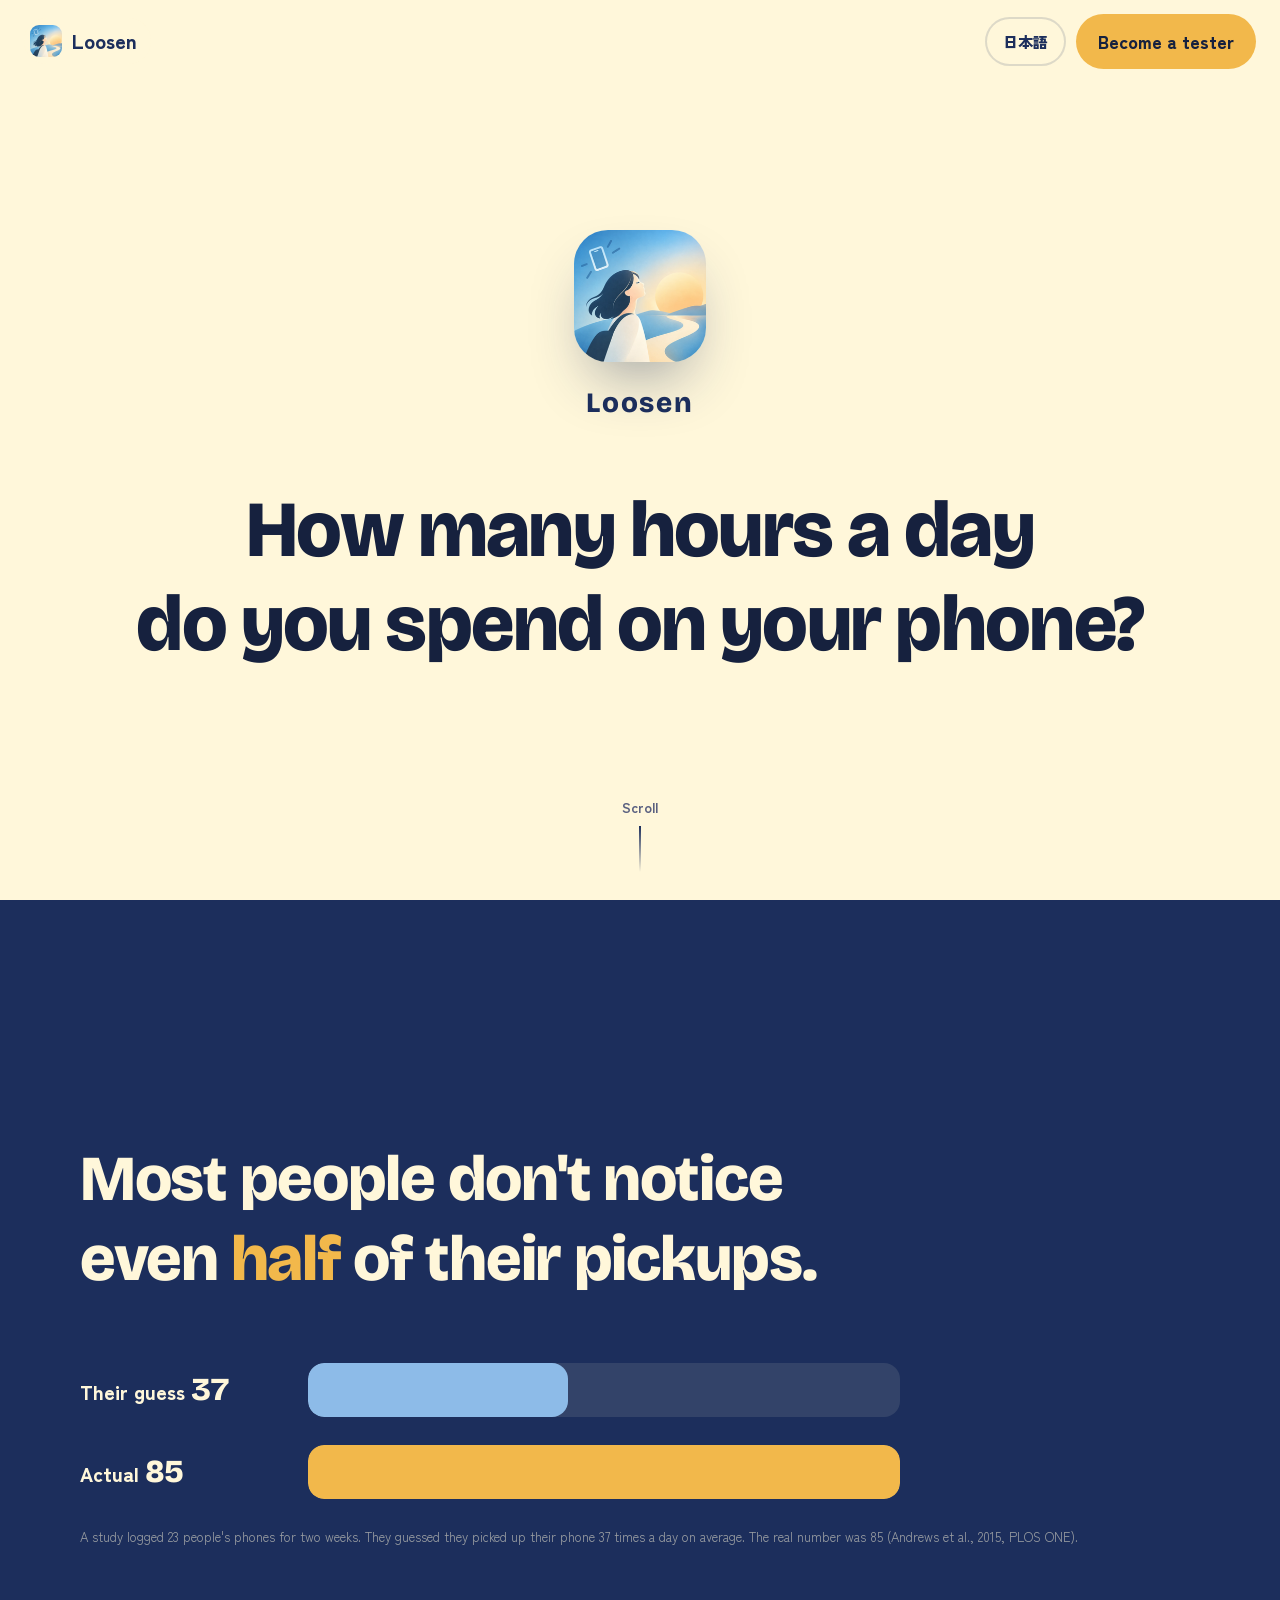
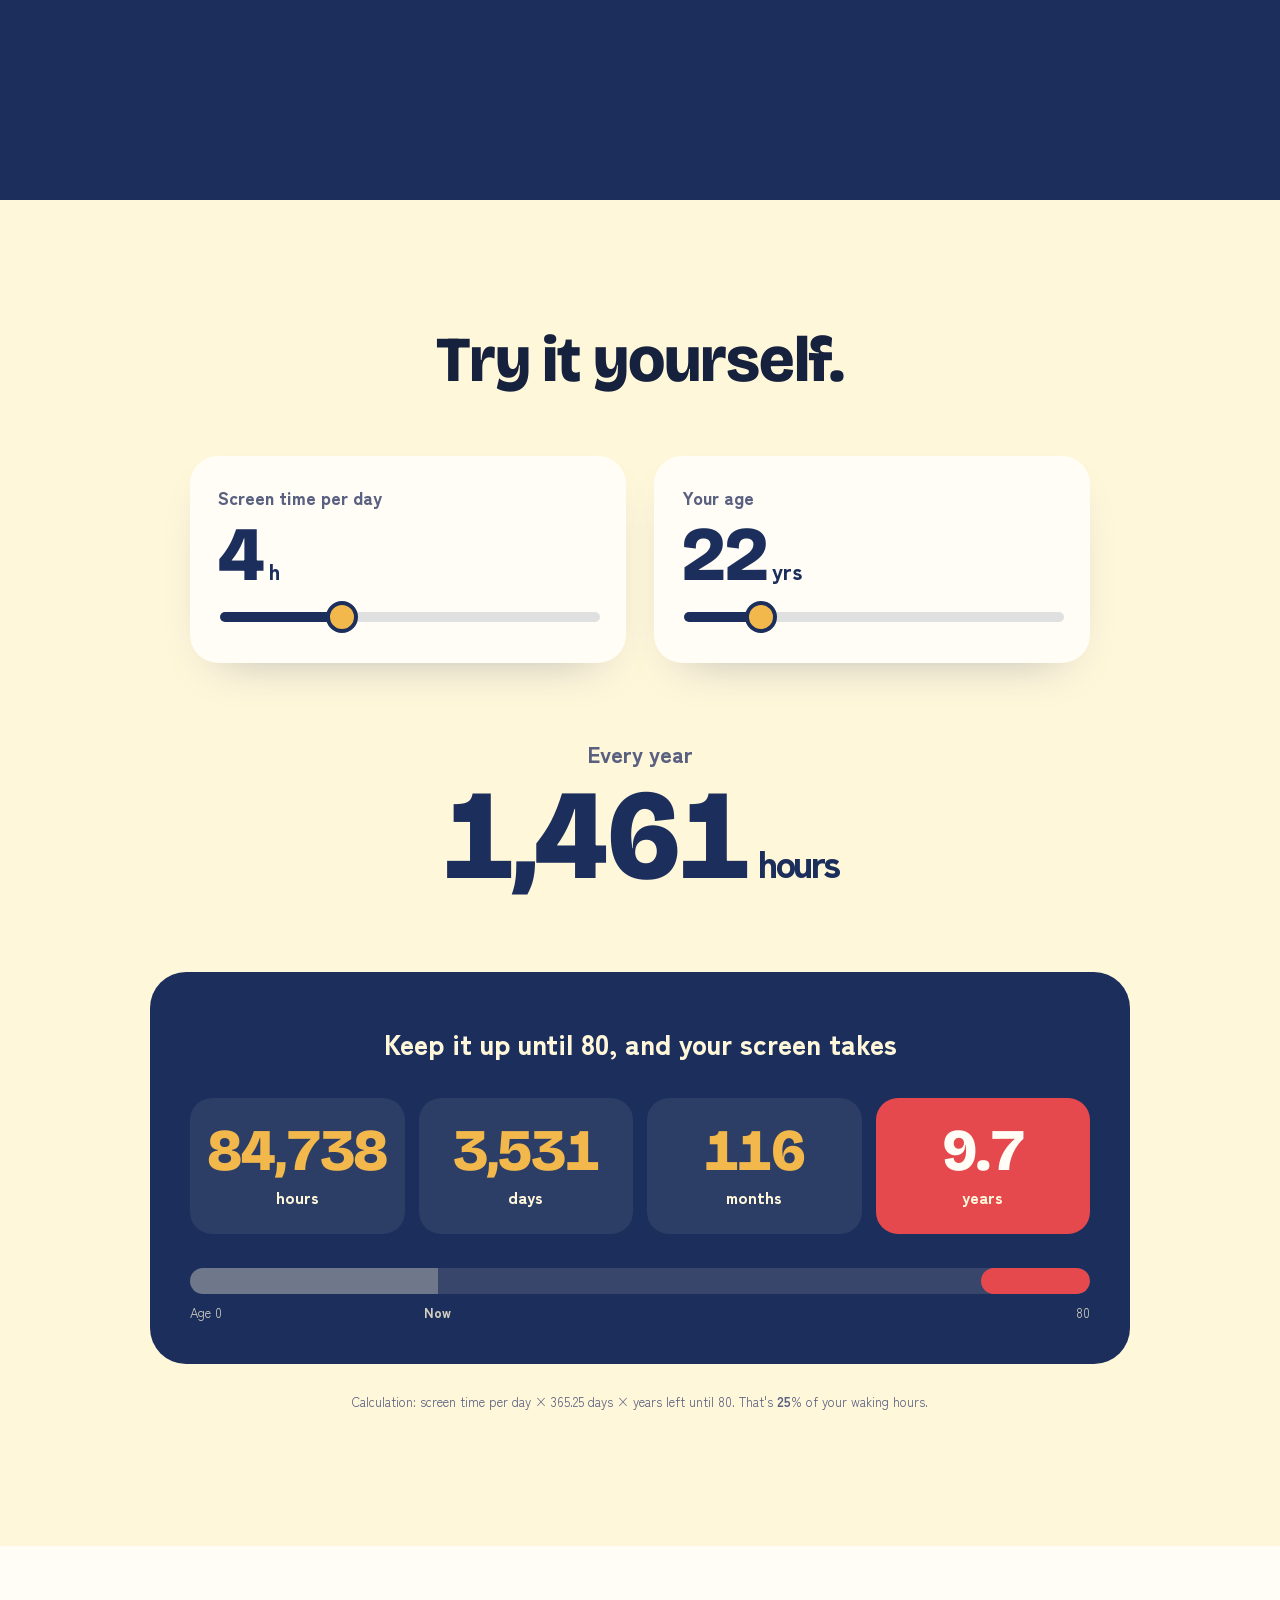
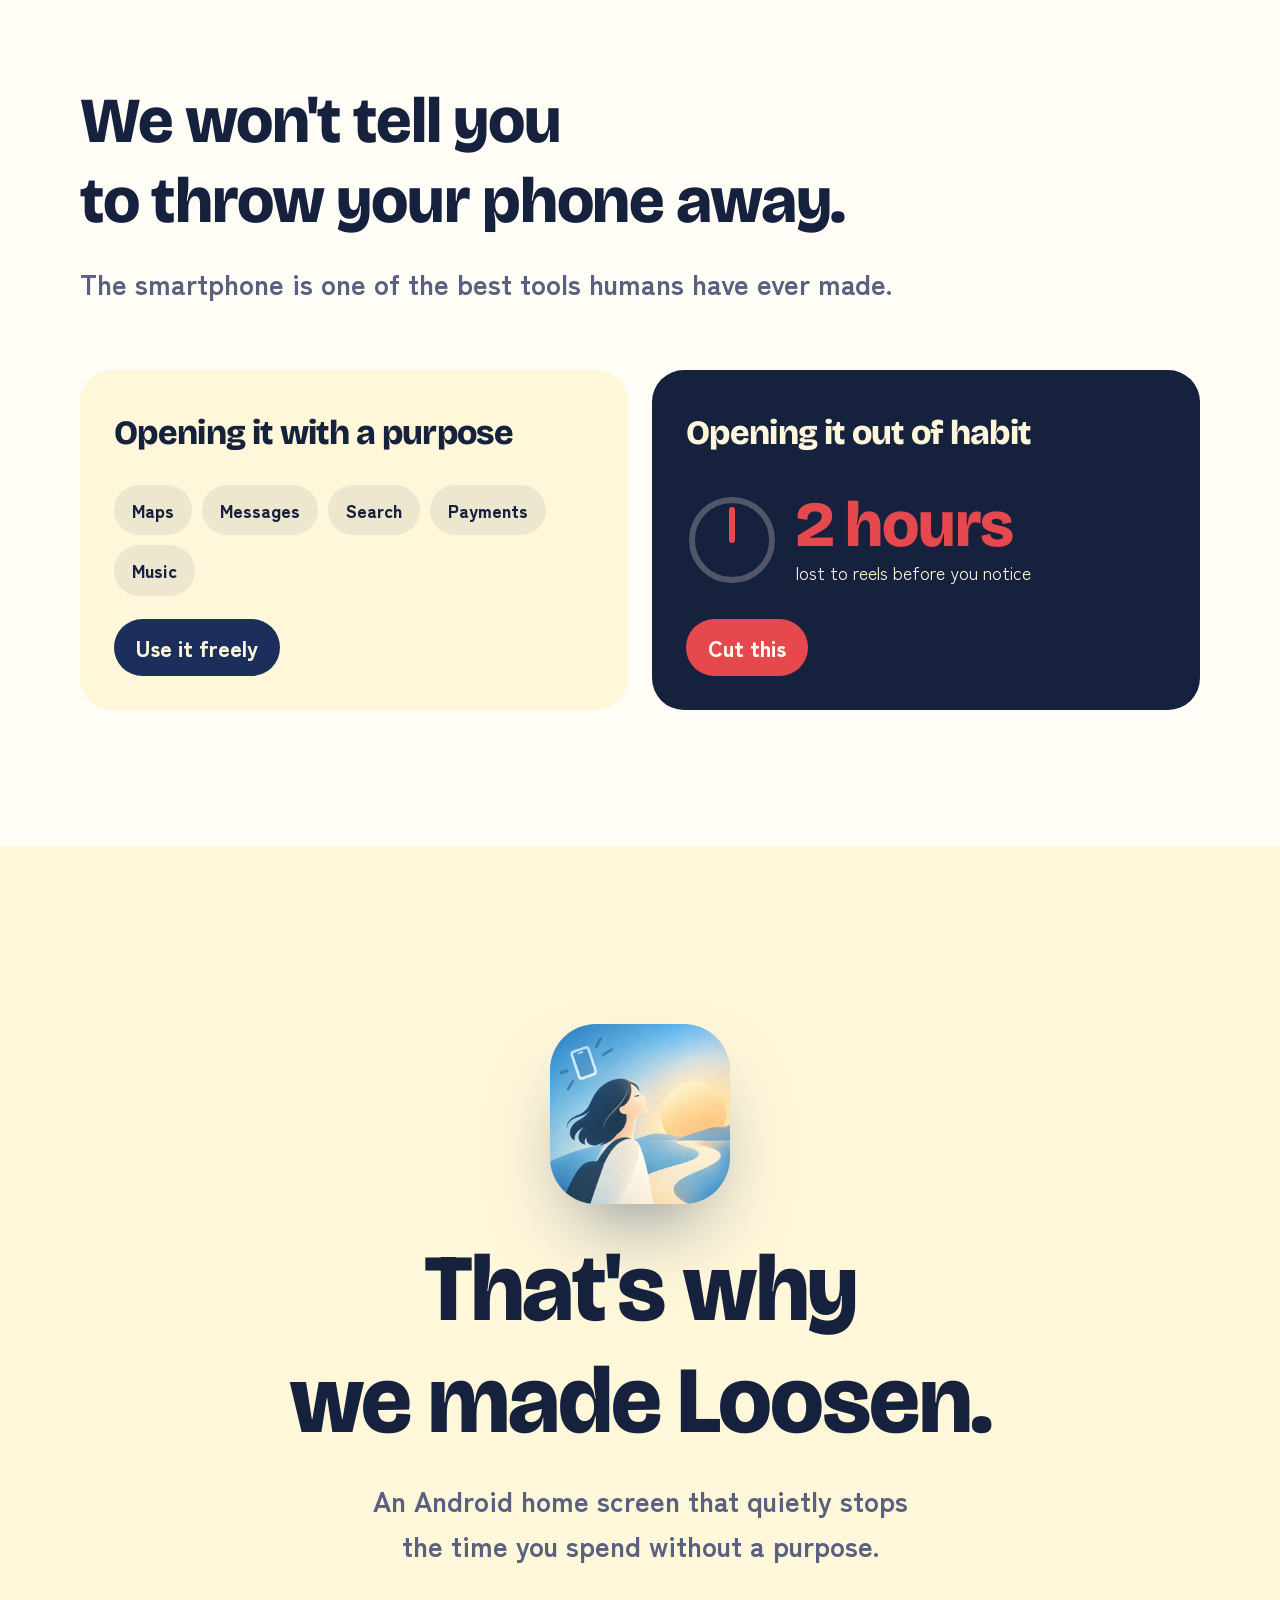
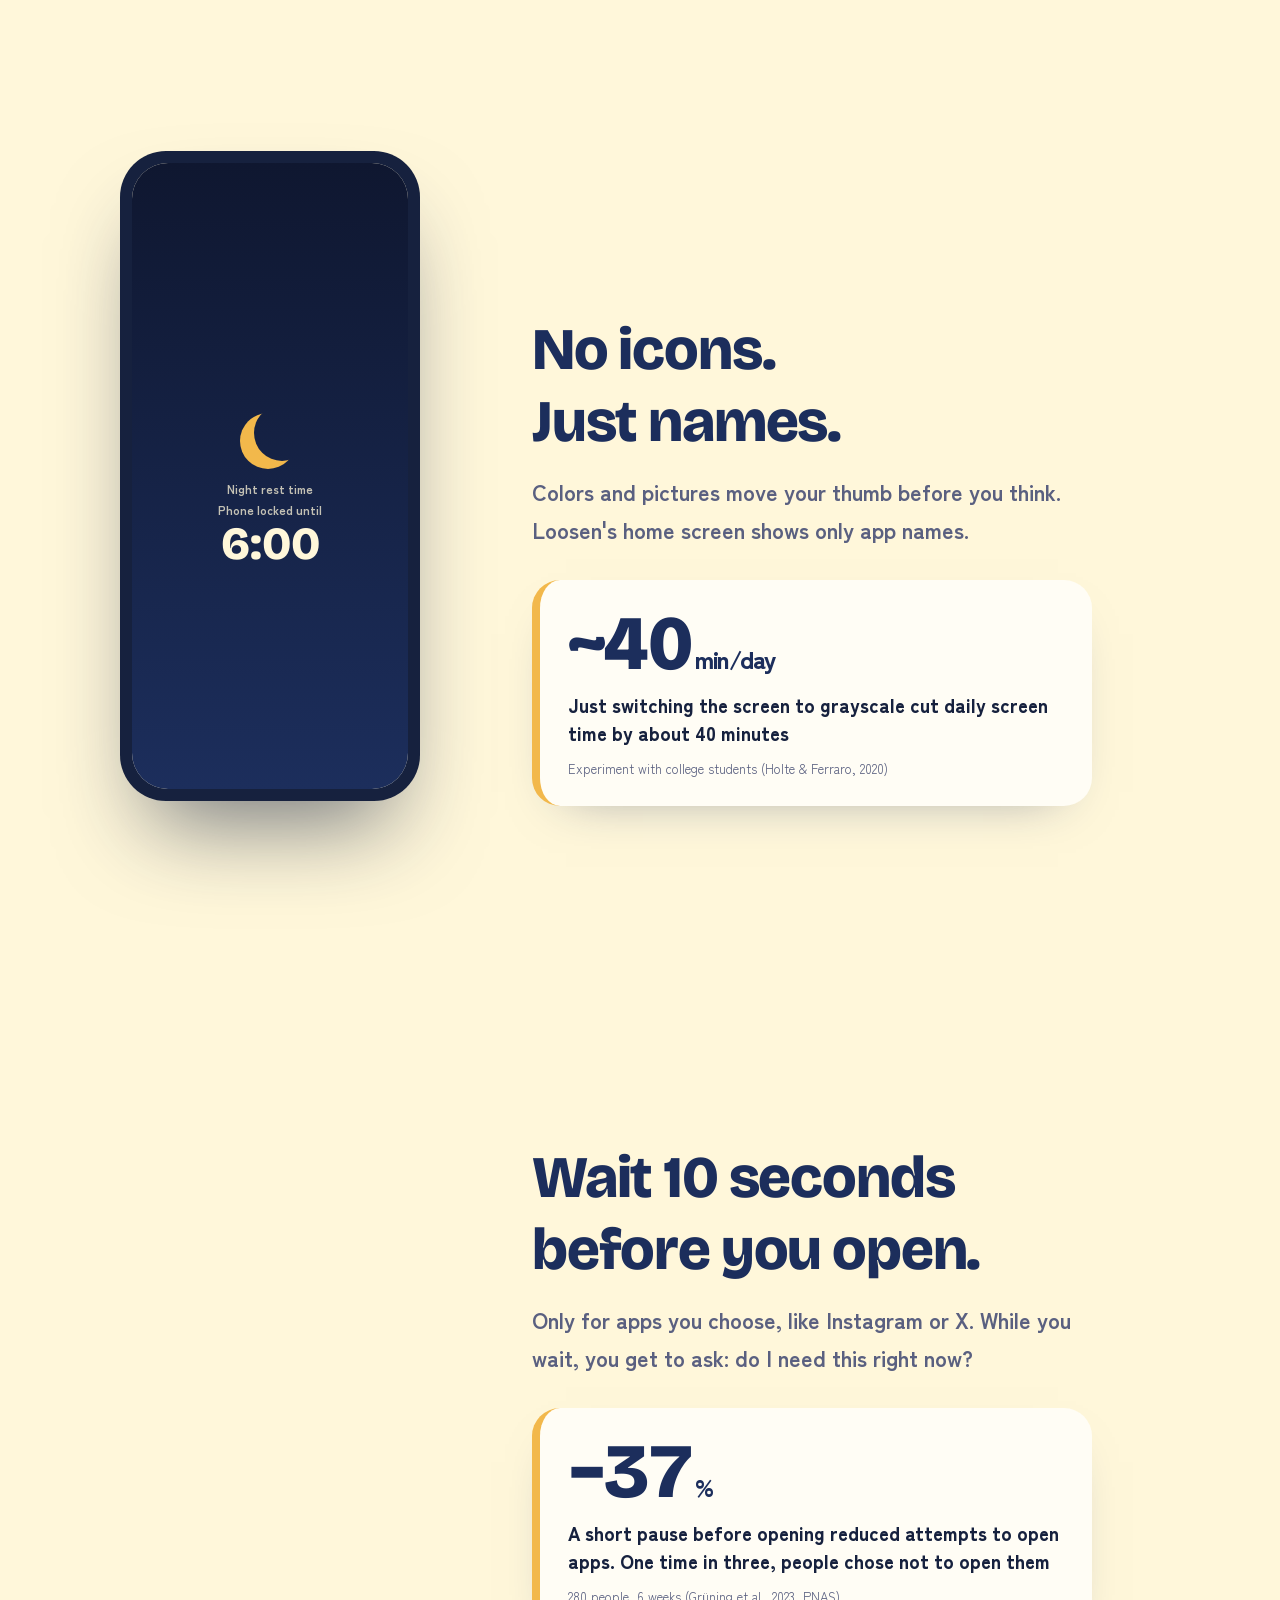
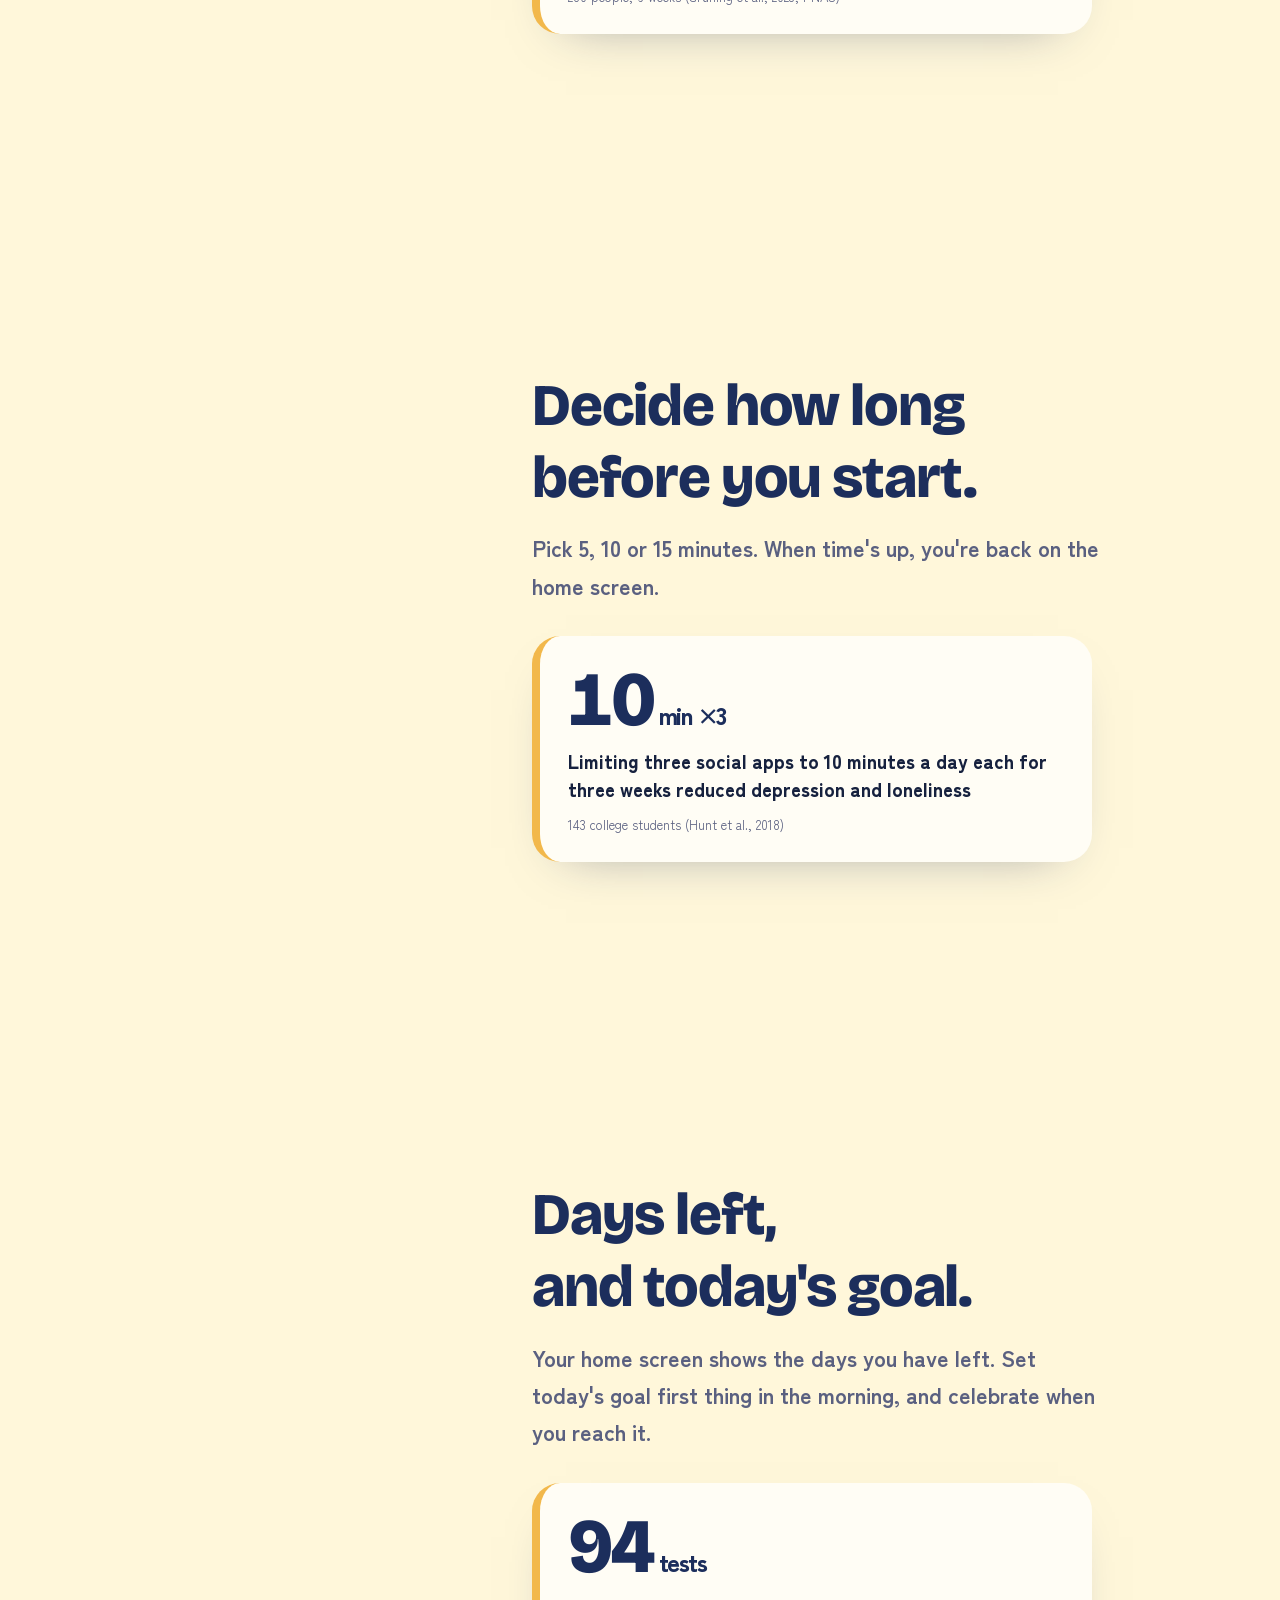
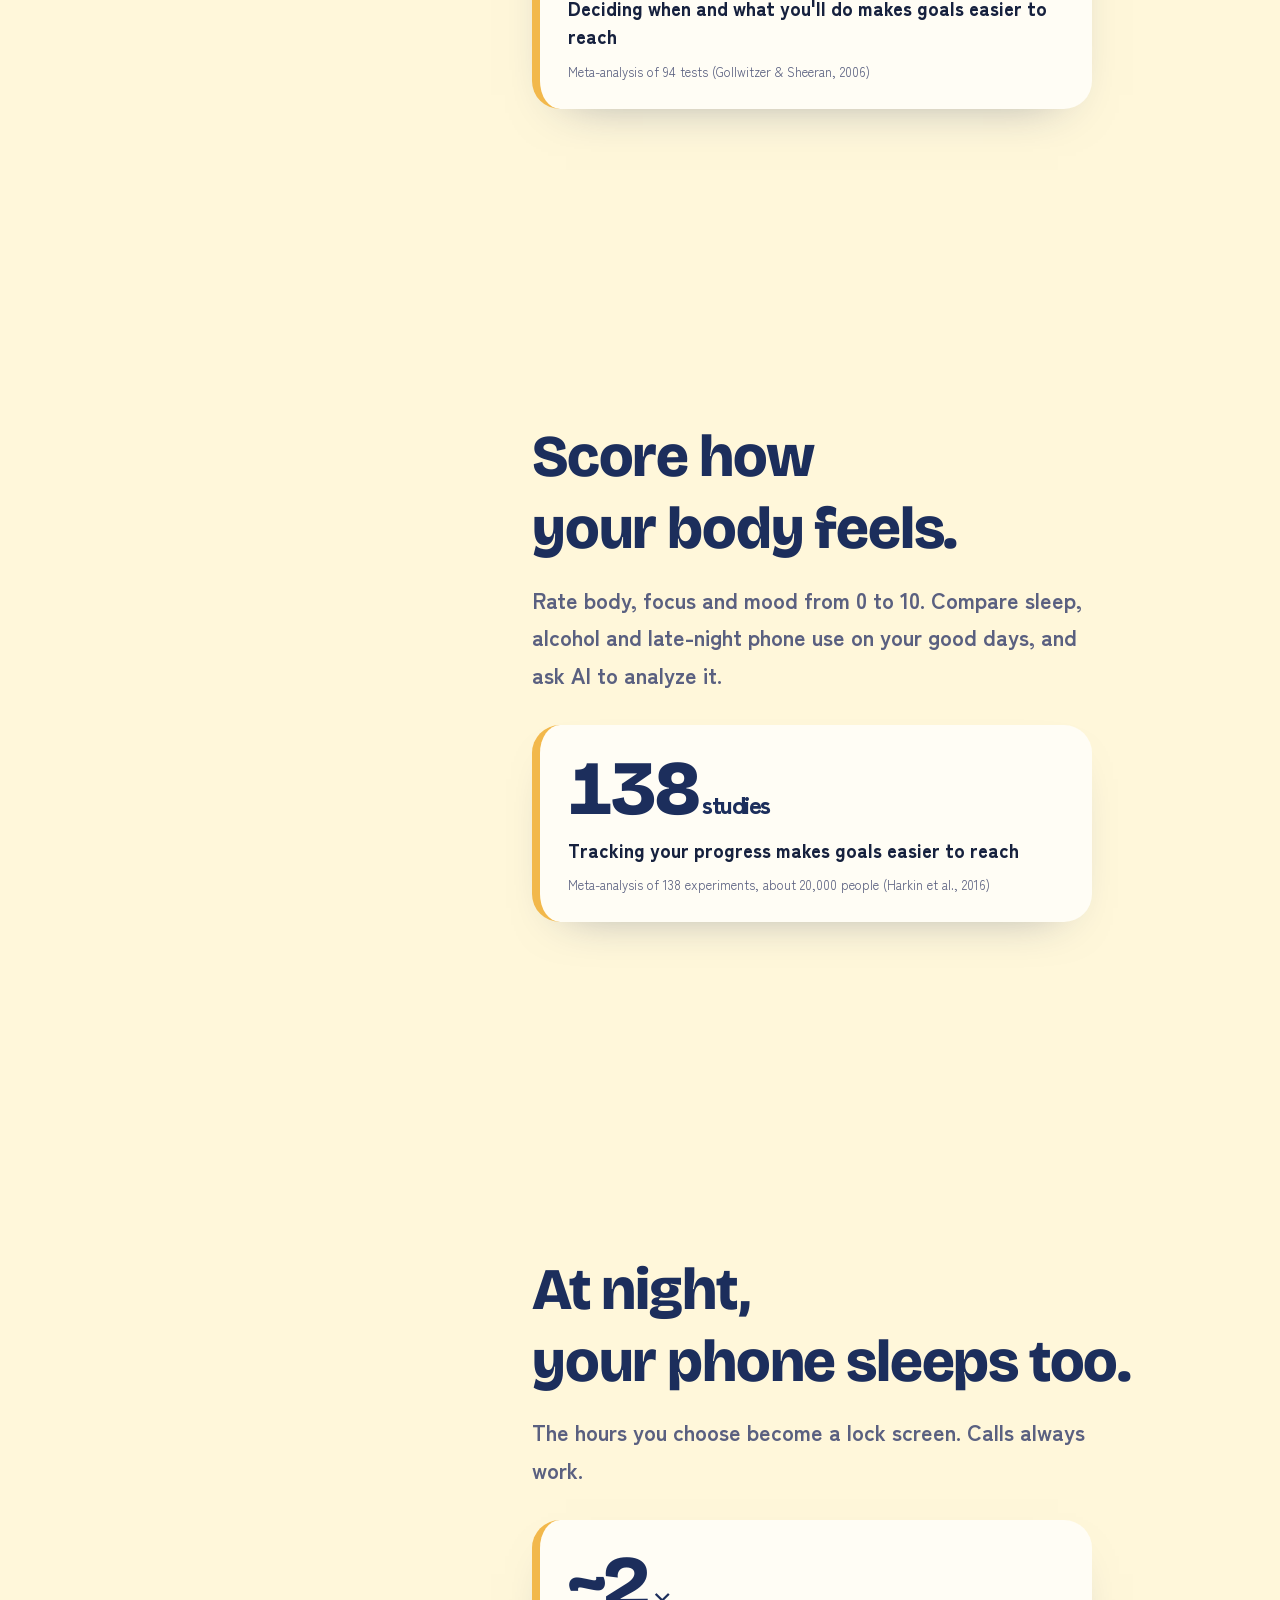
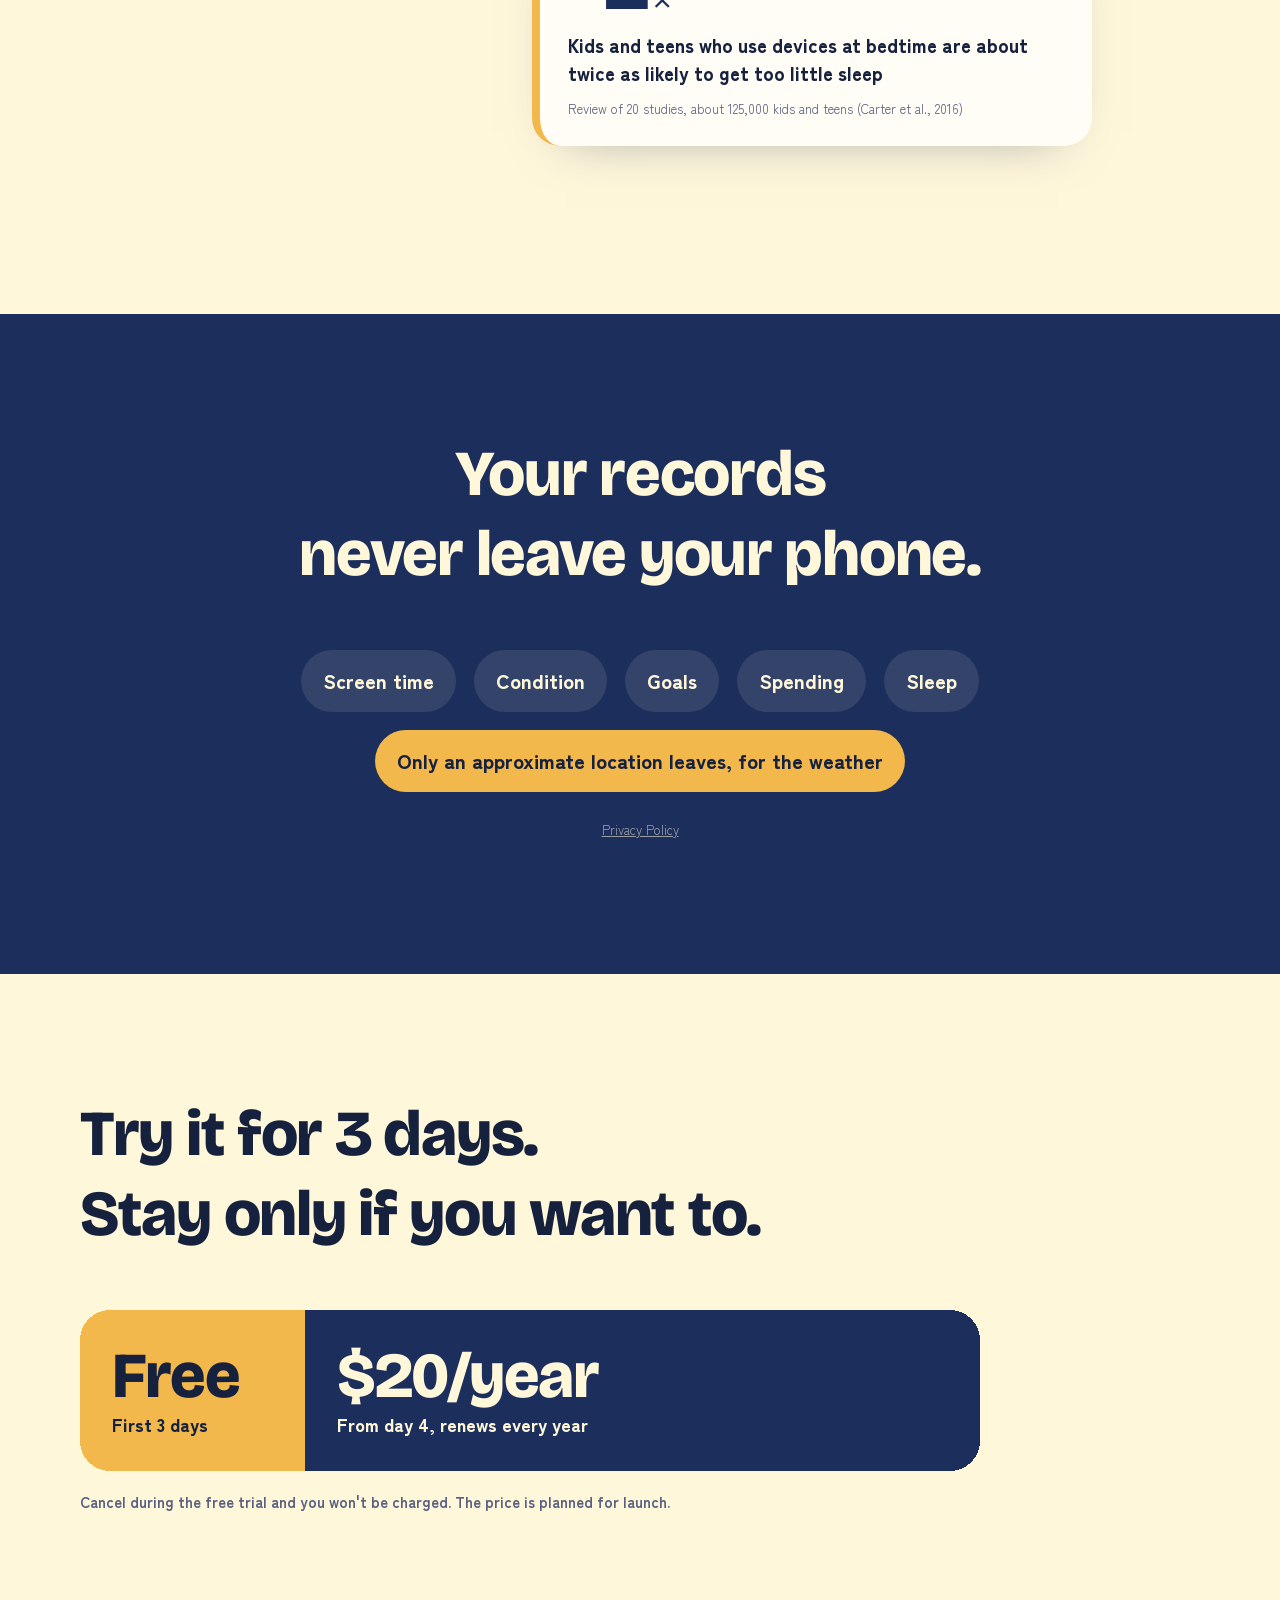
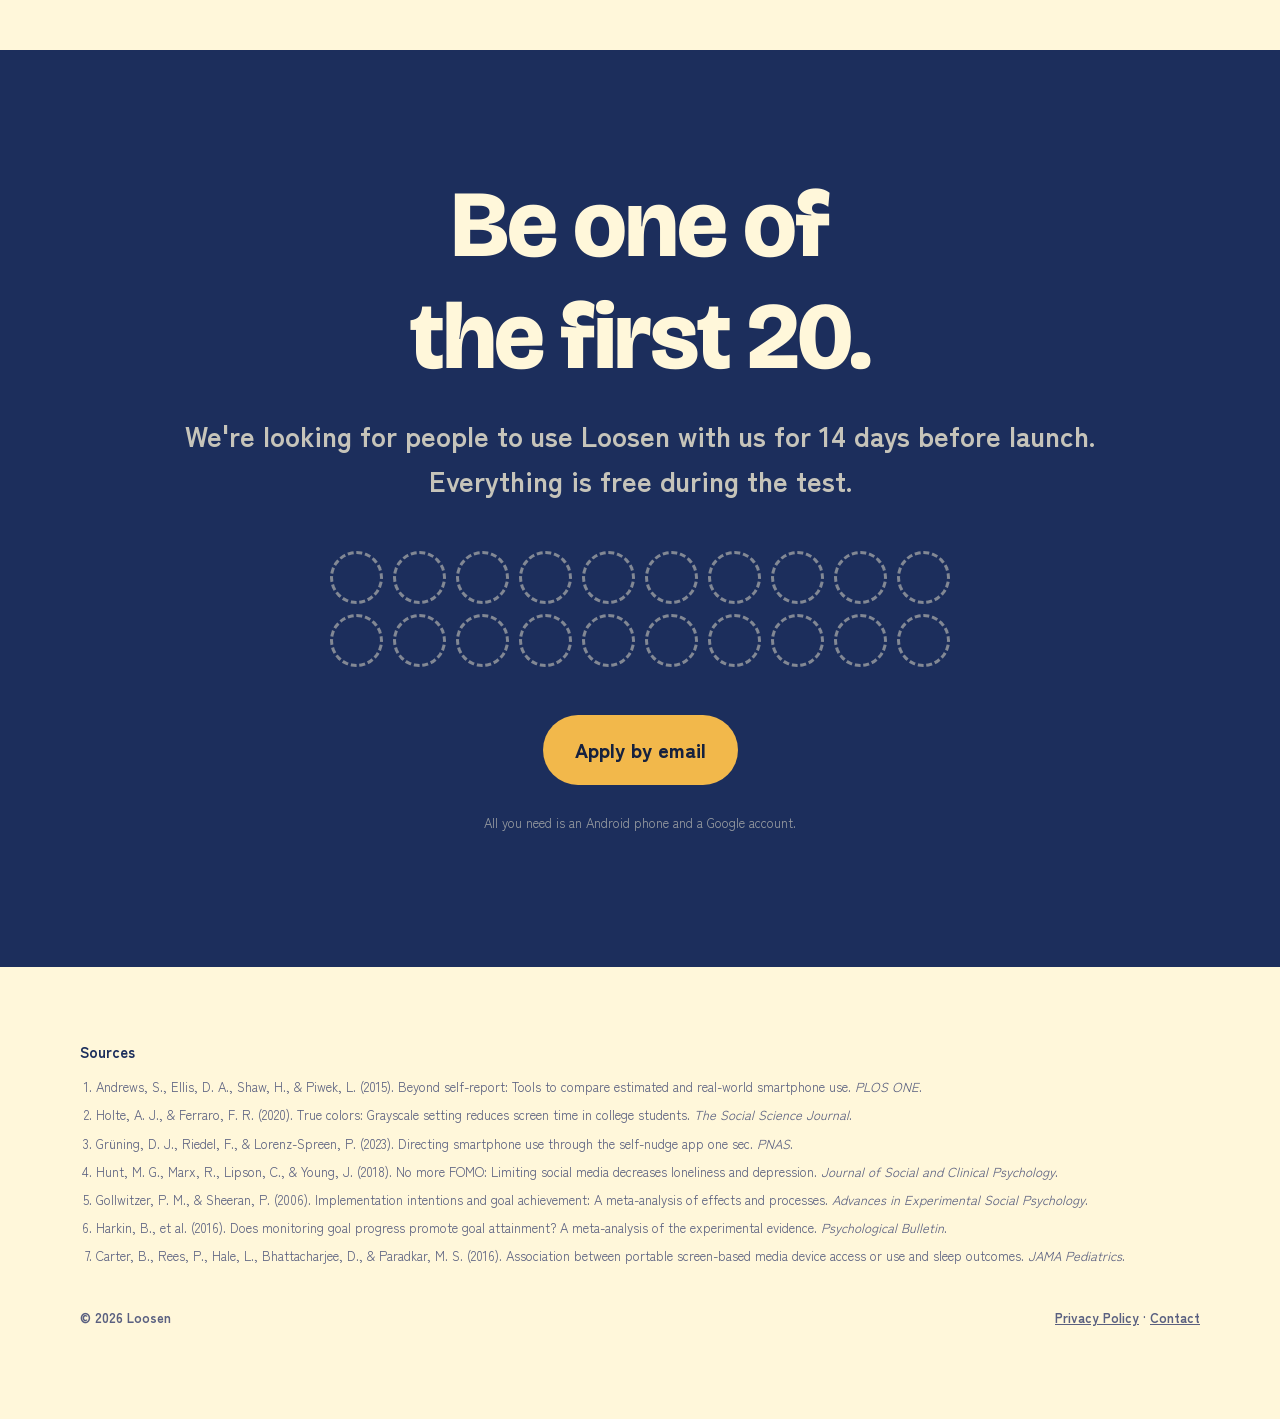
==== en/index.html @ 6581c0be "英語版の紹介ページ（/en/）と、日本語・英語の切り替えを追加 Co-Authored-By: Claude Opus 5.5 <noreply@anthropic.com>" ====
<!doctype html>
<html lang="en">
<head>
<meta charset="utf-8">
<meta name="viewport" content="width=device-width, initial-scale=1">
<title>Loosen — Take back the two hours you never meant to spend.</title>
<meta name="description" content="How many hours a day do you spend on your phone? See how much of your life it adds up to, and meet Loosen, an Android home screen that cuts only the time you spend without a purpose.">
<meta property="og:title" content="Loosen — Take back the two hours you never meant to spend.">
<meta property="og:description" content="How many hours a day do you spend on your phone?">
<meta property="og:image" content="../icon.png">
<meta name="theme-color" content="#FFF7DA">
<link rel="alternate" hreflang="ja" href="https://enakagami98-lang.github.io/loosen-site/">
<link rel="alternate" hreflang="en" href="https://enakagami98-lang.github.io/loosen-site/en/">
<link rel="alternate" hreflang="x-default" href="https://enakagami98-lang.github.io/loosen-site/en/">
<link rel="icon" href="../icon.png">
<link rel="preconnect" href="https://fonts.googleapis.com">
<link rel="preconnect" href="https://fonts.gstatic.com" crossorigin>
<link href="https://fonts.googleapis.com/css2?family=Bricolage+Grotesque:opsz,wght@12..96,800&family=Zen+Kaku+Gothic+New:wght@500;700;900&display=swap" rel="stylesheet">
<link rel="stylesheet" href="../site.css">
</head>
<body class="en">

<header class="bar">
  <a class="brand" href="#top"><img src="../icon.png" alt="">Loosen</a>
  <div class="bar-right">
    <a class="lang" href="../" hreflang="ja" lang="ja">日本語</a>
    <a class="cta" href="#join">Become a tester</a>
  </div>
</header>

<main id="top">

<!-- 1. The question -->
<section class="screen-sec hero">
  <div class="wrap">
    <img class="icon rv" src="../icon.png" alt="Loosen app icon">
    <p class="name rv d1">Loosen</p>
    <h1 class="huge rv d2">How many hours a day<br>do you spend on your phone?</h1>
  </div>
  <div class="scroll-cue" aria-hidden="true">Scroll<i></i></div>
</section>

<!-- 2. We don't notice -->
<section class="screen-sec dark">
  <div class="wrap">
    <h2 class="big rv">Most people don't notice<br>even <span class="sunc">half</span> of their pickups.</h2>
    <div class="gap rv d1" id="gap">
      <div class="gap-row"><span>Their guess <b class="num">37</b></span><div class="gap-track"><i class="guess"></i></div></div>
      <div class="gap-row"><span>Actual <b class="num">85</b></span><div class="gap-track"><i class="real"></i></div></div>
    </div>
    <p class="src rv d2">A study logged 23 people's phones for two weeks. They guessed they picked up their phone 37 times a day on average. The real number was 85 (Andrews et al., 2015, PLOS ONE).</p>
  </div>
</section>

<!-- 3. Calculate it yourself -->
<section class="screen-sec calc">
  <div class="wrap">
    <h2 class="big rv">Try it yourself.</h2>
    <div class="sliders rv d1">
      <div class="slider">
        <label for="hours">Screen time per day</label>
        <output id="hoursOut">4<small>h</small></output>
        <input id="hours" type="range" min="0.5" max="12" step="0.5" value="4">
      </div>
      <div class="slider">
        <label for="age">Your age</label>
        <output id="ageOut">22<small>yrs</small></output>
        <input id="age" type="range" min="10" max="79" step="1" value="22">
      </div>
    </div>

    <div class="year rv">
      <div class="label">Every year</div>
      <div class="val num"><span id="perYear">1,461</span><small> hours</small></div>
    </div>

    <div class="loss-box rv">
      <div class="label">Keep it up until 80, and your screen takes</div>
      <div class="units">
        <div class="unit"><b class="num" id="lossH">84,738</b><span>hours</span></div>
        <div class="unit"><b class="num" id="lossD">3,531</b><span>days</span></div>
        <div class="unit"><b class="num" id="lossM">116</b><span>months</span></div>
        <div class="unit main"><b class="num" id="lossY">9.7</b><span>years</span></div>
      </div>
      <div class="lifebar">
        <div class="track"><i class="lived" id="lived"></i><i class="phone" id="phoneBar"></i></div>
        <div class="ends"><span class="e0">Age 0</span><span class="enow" id="nowMark">Now</span><span class="e80">80</span></div>
      </div>
    </div>
    <p class="src">Calculation: screen time per day × 365.25 days × years left until 80. That's <b id="awake">25</b>% of your waking hours.</p>
  </div>
</section>

<!-- 4. The phone isn't the problem -->
<section class="screen-sec white">
  <div class="wrap">
    <h2 class="big rv">We won't tell you<br>to throw your phone away.</h2>
    <p class="mid rv d1">The smartphone is one of the best tools humans have ever made.</p>
    <div class="lanes">
      <div class="lane good rv">
        <h3>Opening it with a purpose</h3>
        <div class="tags"><span>Maps</span><span>Messages</span><span>Search</span><span>Payments</span><span>Music</span></div>
        <span class="verdict-tag">Use it freely</span>
      </div>
      <div class="lane bad rv d1">
        <h3>Opening it out of habit</h3>
        <div class="drift">
          <svg class="clock" viewBox="0 0 92 92" aria-hidden="true"><circle cx="46" cy="46" r="40"/><line class="hand" x1="46" y1="46" x2="46" y2="16"/></svg>
          <div><span class="num">2 hours</span><br>lost to reels before you notice</div>
        </div>
        <span class="verdict-tag">Cut this</span>
      </div>
    </div>
  </div>
</section>

<!-- 5. That's why Loosen -->
<section class="screen-sec intro">
  <div class="wrap">
    <img class="rv" src="../icon.png" alt="Loosen app icon">
    <h2 class="huge rv d1">That's why<br>we made Loosen.</h2>
    <p class="mid rv d2">An Android home screen that quietly stops<br>the time you spend without a purpose.</p>
  </div>
</section>

<!-- 6. See it on screen -->
<section class="tour-sec">
  <div class="wrap tour">
    <div class="stick" aria-hidden="true">
      <div class="phone"><div class="scr">
        <div class="st on" data-st="0">
          <span class="cap">Days left</span>
          <span class="days">21,185<small> days</small></span>
          <ul class="applist"><li>Instagram</li><li>X</li><li>YouTube</li><li>WhatsApp</li><li>Maps</li><li>Camera</li></ul>
        </div>
        <div class="st center" data-st="1">
          <span class="q">Really open<br>Instagram?</span>
          <div class="ring"><svg viewBox="0 0 150 150"><circle class="bg" cx="75" cy="75" r="64"/><circle class="fg" cx="75" cy="75" r="64"/></svg><b id="ringNum">10</b></div>
          <span class="cap">Take a breath and think</span>
        </div>
        <div class="st center" data-st="2">
          <span class="q">How long will you<br>use Instagram?</span>
          <div class="chips"><span>5 min</span><span class="pick">10 min</span><span>15 min</span></div>
          <span class="cap" style="margin-top:14px">Left today: 25 min (30 min/day)</span>
        </div>
        <div class="st" data-st="3">
          <div class="conf" id="conf"></div>
          <span class="cap">Days left</span>
          <span class="days">21,185<small> days</small></span>
          <div class="goal"><span class="cap">Today's goal</span><b>Finish the report</b><span class="badge">✓ Done</span></div>
          <div class="congrats">Congratulations!</div>
        </div>
        <div class="st" data-st="4">
          <span class="cap">Condition</span>
          <div class="score">Body<b>8</b></div>
          <div class="score">Focus<b>7</b></div>
          <div class="score">Mood<b>9</b></div>
          <div class="trend" id="trend"></div>
        </div>
        <div class="st center night" data-st="5">
          <div class="moon"></div>
          <span class="cap">Night rest time</span>
          <span class="cap">Phone locked until</span>
          <span class="days">6:00</span>
        </div>
      </div></div>
    </div>

    <div class="steps">
      <div class="step" data-step="0">
        <h3>No icons.<br>Just names.</h3>
        <p>Colors and pictures move your thumb before you think. Loosen's home screen shows only app names.</p>
        <div class="proof">
          <span class="num">~40<small>min/day</small></span>
          <div class="what">Just switching the screen to grayscale cut daily screen time by about 40 minutes</div>
          <div class="who">Experiment with college students (Holte &amp; Ferraro, 2020)</div>
        </div>
      </div>
      <div class="step" data-step="1">
        <h3>Wait 10 seconds<br>before you open.</h3>
        <p>Only for apps you choose, like Instagram or X. While you wait, you get to ask: do I need this right now?</p>
        <div class="proof">
          <span class="num">−37<small>%</small></span>
          <div class="what">A short pause before opening reduced attempts to open apps. One time in three, people chose not to open them</div>
          <div class="who">280 people, 6 weeks (Grüning et al., 2023, PNAS)</div>
        </div>
      </div>
      <div class="step" data-step="2">
        <h3>Decide how long<br>before you start.</h3>
        <p>Pick 5, 10 or 15 minutes. When time's up, you're back on the home screen.</p>
        <div class="proof">
          <span class="num">10<small>min ×3</small></span>
          <div class="what">Limiting three social apps to 10 minutes a day each for three weeks reduced depression and loneliness</div>
          <div class="who">143 college students (Hunt et al., 2018)</div>
        </div>
      </div>
      <div class="step" data-step="3">
        <h3>Days left,<br>and today's goal.</h3>
        <p>Your home screen shows the days you have left. Set today's goal first thing in the morning, and celebrate when you reach it.</p>
        <div class="proof">
          <span class="num">94<small>tests</small></span>
          <div class="what">Deciding when and what you'll do makes goals easier to reach</div>
          <div class="who">Meta-analysis of 94 tests (Gollwitzer &amp; Sheeran, 2006)</div>
        </div>
      </div>
      <div class="step" data-step="4">
        <h3>Score how<br>your body feels.</h3>
        <p>Rate body, focus and mood from 0 to 10. Compare sleep, alcohol and late-night phone use on your good days, and ask AI to analyze it.</p>
        <div class="proof">
          <span class="num">138<small>studies</small></span>
          <div class="what">Tracking your progress makes goals easier to reach</div>
          <div class="who">Meta-analysis of 138 experiments, about 20,000 people (Harkin et al., 2016)</div>
        </div>
      </div>
      <div class="step" data-step="5">
        <h3>At night,<br>your phone sleeps too.</h3>
        <p>The hours you choose become a lock screen. Calls always work.</p>
        <div class="proof">
          <span class="num">~2<small>×</small></span>
          <div class="what">Kids and teens who use devices at bedtime are about twice as likely to get too little sleep</div>
          <div class="who">Review of 20 studies, about 125,000 kids and teens (Carter et al., 2016)</div>
        </div>
      </div>
    </div>
  </div>
</section>

<!-- 7. Data -->
<section class="screen-sec dark" style="min-height:auto">
  <div class="wrap" style="text-align:center">
    <h2 class="big rv">Your records<br>never leave your phone.</h2>
    <div class="vault rv d1"><span>Screen time</span><span>Condition</span><span>Goals</span><span>Spending</span><span>Sleep</span><span class="out">Only an approximate location leaves, for the weather</span></div>
    <p class="src rv d2"><a href="../privacy.html#en">Privacy Policy</a></p>
  </div>
</section>

<!-- 8. Price -->
<section class="screen-sec" style="min-height:auto">
  <div class="wrap">
    <h2 class="big rv">Try it for 3 days.<br>Stay only if you want to.</h2>
    <div class="price rv d1">
      <div class="free"><span class="num">Free</span>First 3 days</div>
      <div class="paid"><span class="num">$20/year</span>From day 4, renews every year</div>
    </div>
    <p class="price-note rv d2">Cancel during the free trial and you won't be charged. The price is planned for launch.</p>
  </div>
</section>

<!-- 9. Testers wanted -->
<section class="screen-sec dark join" id="join">
  <div class="wrap">
    <h2 class="huge rv">Be one of<br>the first 20.</h2>
    <p class="mid rv d1">We're looking for people to use Loosen with us for 14 days before launch.<br>Everything is free during the test.</p>
    <div class="seats rv d2" aria-hidden="true"></div>
    <a class="cta sunbtn rv d3" href="mailto:loosen2026dopamine@gmail.com?subject=Loosen%20tester&amp;body=My%20Google%20account%20email%3A%20">Apply by email</a>
    <p class="src">All you need is an Android phone and a Google account.</p>
  </div>
</section>

</main>

<footer class="refs">
  <div class="wrap">
    <h4>Sources</h4>
    <ol>
      <li>Andrews, S., Ellis, D. A., Shaw, H., &amp; Piwek, L. (2015). Beyond self-report: Tools to compare estimated and real-world smartphone use. <i>PLOS ONE</i>.</li>
      <li>Holte, A. J., &amp; Ferraro, F. R. (2020). True colors: Grayscale setting reduces screen time in college students. <i>The Social Science Journal</i>.</li>
      <li>Grüning, D. J., Riedel, F., &amp; Lorenz-Spreen, P. (2023). Directing smartphone use through the self-nudge app one sec. <i>PNAS</i>.</li>
      <li>Hunt, M. G., Marx, R., Lipson, C., &amp; Young, J. (2018). No more FOMO: Limiting social media decreases loneliness and depression. <i>Journal of Social and Clinical Psychology</i>.</li>
      <li>Gollwitzer, P. M., &amp; Sheeran, P. (2006). Implementation intentions and goal achievement: A meta-analysis of effects and processes. <i>Advances in Experimental Social Psychology</i>.</li>
      <li>Harkin, B., et al. (2016). Does monitoring goal progress promote goal attainment? A meta-analysis of the experimental evidence. <i>Psychological Bulletin</i>.</li>
      <li>Carter, B., Rees, P., Hale, L., Bhattacharjee, D., &amp; Paradkar, M. S. (2016). Association between portable screen-based media device access or use and sleep outcomes. <i>JAMA Pediatrics</i>.</li>
    </ol>
    <div class="foot"><span>© 2026 Loosen</span><span><a href="../privacy.html#en">Privacy Policy</a> · <a href="mailto:loosen2026dopamine@gmail.com">Contact</a></span></div>
  </div>
</footer>

<script src="../site.js"></script>
</body>
</html>
---- site.css ----
/* Loosen 紹介ページ v2：大きな文字・少ない言葉・図で伝える。
   色はアプリと同じ「薄黄色と紺」に、アイコンの朝焼け（sun）と空（sky）を足す。赤は「失う時間」だけに使う */
:root {
  --paper: #FFF7DA;
  --white: #FFFDF5;
  --navy: #1C2E5C;
  --ink: #16213E;
  --sub: #5A6080;
  --sky: #8DBBE8;
  --sun: #F2B84B;
  --loss: #E5484D;
  --line: rgba(28, 46, 92, .15);
  --head: "Zen Kaku Gothic New", "Hiragino Sans", sans-serif;
  --num: "Bricolage Grotesque", "Zen Kaku Gothic New", sans-serif;
  --ease: cubic-bezier(.2, .8, .2, 1);
}
* { box-sizing: border-box; }
html { scroll-behavior: smooth; }
body { margin: 0; background: var(--paper); color: var(--ink); font-family: var(--head); font-size: 18px; line-height: 1.7; -webkit-font-smoothing: antialiased; overflow-x: hidden; }
img, svg { display: block; }
a { color: inherit; }
:focus-visible { outline: 3px solid var(--sun); outline-offset: 4px; border-radius: 8px; }
.wrap { width: min(1120px, 100% - 48px); margin: 0 auto; }

/* ---- 大きな文字 ---- */
.huge { font-weight: 900; font-size: clamp(40px, 7.4vw, 104px); line-height: 1.18; letter-spacing: -.01em; margin: 0; }
.big { font-weight: 900; font-size: clamp(32px, 5vw, 68px); line-height: 1.25; margin: 0; }
.mid { font-weight: 700; font-size: clamp(20px, 2.4vw, 28px); line-height: 1.6; color: var(--sub); margin: 20px 0 0; }
.loss { color: var(--loss); }
.sunc { color: var(--sun); }
.num { font-family: var(--num); font-weight: 800; letter-spacing: -.02em; font-variant-numeric: tabular-nums; }

.screen-sec { min-height: 100svh; display: grid; align-items: center; padding: 120px 0; position: relative; }
.dark { background: var(--navy); color: var(--paper); }
.dark .mid { color: rgba(255, 247, 218, .75); }
.white { background: var(--white); }

/* ---- 出てくる動き ---- */
.rv { opacity: 0; transform: translateY(40px); transition: opacity 1s var(--ease), transform 1s var(--ease); }
.rv.in { opacity: 1; transform: none; }
.rv.d1 { transition-delay: .15s; } .rv.d2 { transition-delay: .3s; } .rv.d3 { transition-delay: .45s; }

/* ---- 上の帯 ---- */
.bar { position: fixed; inset: 0 0 auto; z-index: 30; display: flex; justify-content: space-between; align-items: center; padding: 14px 24px; pointer-events: none; }
.bar > * { pointer-events: auto; }
.brand { display: flex; align-items: center; gap: 10px; font-weight: 900; font-size: 20px; text-decoration: none; color: var(--navy); background: rgba(255, 247, 218, .85); backdrop-filter: blur(8px); padding: 6px 14px 6px 6px; border-radius: 99px; }
.brand img { width: 32px; height: 32px; border-radius: 9px; }
.cta { display: inline-flex; align-items: center; gap: 10px; background: var(--navy); color: var(--paper); text-decoration: none; font-weight: 900; border-radius: 99px; padding: 12px 22px; transition: transform .3s var(--ease), box-shadow .3s var(--ease); }
.cta:hover { transform: translateY(-3px); box-shadow: 0 12px 28px rgba(28, 46, 92, .3); }
.cta.sunbtn { background: var(--sun); color: var(--ink); font-size: 20px; padding: 18px 32px; }
.bar .cta { background: var(--sun); color: var(--ink); }
.bar-right { display: flex; align-items: center; gap: 10px; }
/* 言語の切り替え（日本語 / English） */
.lang { font-weight: 900; font-size: 15px; text-decoration: none; color: var(--navy); background: rgba(255, 247, 218, .85); backdrop-filter: blur(8px); padding: 10px 16px; border-radius: 99px; border: 2px solid var(--line); }
.lang:hover { border-color: var(--navy); }
h1, h2, h3 { text-wrap: balance; }
/* 英語版の見出しは、数字と同じ太い書体で */
.en h1, .en h2, .en h3, .en .name { font-family: var(--num); font-weight: 800; letter-spacing: -.02em; }
.chips span { white-space: nowrap; }

/* ---- 1. 問いかけ ---- */
.hero { text-align: center; }
.hero .icon { width: 132px; height: 132px; border-radius: 34px; margin: 0 auto 18px; box-shadow: 0 30px 60px -20px rgba(28, 46, 92, .45); animation: float 6s ease-in-out infinite; }
@keyframes float { 50% { transform: translateY(-10px); } }
.hero .name { font-weight: 900; font-size: 28px; color: var(--navy); letter-spacing: .06em; margin: 0 0 56px; }
.hero .huge { font-size: clamp(34px, 6.2vw, 92px); }
.scroll-cue { position: absolute; bottom: 28px; left: 50%; transform: translateX(-50%); font-size: 14px; font-weight: 700; color: var(--sub); display: grid; justify-items: center; gap: 6px; }
.scroll-cue i { width: 2px; height: 46px; background: linear-gradient(var(--navy), transparent); animation: drip 1.8s ease-in-out infinite; transform-origin: top; }
@keyframes drip { 0% { transform: scaleY(0); } 60% { transform: scaleY(1); } 100% { transform: scaleY(1); opacity: 0; } }

/* ---- 2. 気づいていない ---- */
.gap { display: grid; gap: 28px; margin-top: 64px; max-width: 820px; }
.gap-row { display: grid; grid-template-columns: 210px 1fr; align-items: center; gap: 18px; font-weight: 900; font-size: 20px; }
.gap-track { height: 54px; border-radius: 16px; background: rgba(255, 247, 218, .1); overflow: hidden; }
.gap-track i { display: block; height: 100%; border-radius: 16px; transform-origin: left; transform: scaleX(0); transition: transform 1.6s var(--ease); }
.gap-track .guess { background: var(--sky); width: 44%; } /* 37 ÷ 85 */
.gap-row .num { font-size: 1.6em; }
.gap-track .real { background: var(--sun); width: 100%; transition-delay: .5s; }
.gap.in .gap-track i { transform: scaleX(1); }
.src { font-size: 13px; color: var(--sub); margin-top: 28px; line-height: 1.6; }
.dark .src { color: rgba(255, 247, 218, .55); }

/* ---- 3. 計算 ---- */
.calc { text-align: center; }
.sliders { display: grid; grid-template-columns: 1fr 1fr; gap: 28px; max-width: 900px; margin: 56px auto 0; text-align: left; }
.slider { background: var(--white); border-radius: 28px; padding: 26px 28px 20px; box-shadow: 0 20px 50px -30px rgba(28, 46, 92, .4); }
.slider label { display: block; font-weight: 900; font-size: 18px; color: var(--sub); }
.slider output { display: block; font-family: var(--num); font-weight: 800; font-size: clamp(54px, 6vw, 80px); line-height: 1.1; color: var(--navy); }
.slider output small { font-family: var(--head); font-size: 22px; margin-left: 4px; }
input[type=range] { -webkit-appearance: none; appearance: none; width: 100%; height: 36px; background: transparent; cursor: pointer; }
input[type=range]::-webkit-slider-runnable-track { height: 10px; border-radius: 99px; background: linear-gradient(90deg, var(--navy) var(--p, 30%), rgba(28, 46, 92, .14) var(--p, 30%)); }
input[type=range]::-moz-range-track { height: 10px; border-radius: 99px; background: rgba(28, 46, 92, .14); }
input[type=range]::-moz-range-progress { height: 10px; border-radius: 99px; background: var(--navy); }
input[type=range]::-webkit-slider-thumb { -webkit-appearance: none; width: 32px; height: 32px; margin-top: -11px; border-radius: 50%; background: var(--sun); border: 4px solid var(--navy); }
input[type=range]::-moz-range-thumb { width: 26px; height: 26px; border-radius: 50%; background: var(--sun); border: 4px solid var(--navy); }

.year { margin-top: 72px; }
.year .label { font-weight: 900; font-size: 22px; color: var(--sub); }
.year .val { font-size: clamp(64px, 10vw, 140px); line-height: 1; color: var(--navy); }
.year .val small { font-family: var(--head); font-size: .3em; font-weight: 900; }

.loss-box { margin: 72px auto 0; max-width: 980px; background: var(--navy); color: var(--paper); border-radius: 36px; padding: 48px 40px 40px; }
.loss-box .label { font-weight: 900; font-size: clamp(20px, 2.4vw, 28px); }
.units { display: grid; grid-template-columns: repeat(4, 1fr); gap: 14px; margin-top: 30px; }
.unit { background: rgba(255, 247, 218, .07); border-radius: 22px; padding: 22px 10px; }
.unit .num { display: block; font-size: clamp(30px, 4.6vw, 60px); line-height: 1.05; color: var(--sun); }
.unit span { font-weight: 900; font-size: 16px; }
.unit.main { background: var(--loss); }
.unit.main .num { color: var(--white); }
.lifebar { margin-top: 34px; text-align: left; }
.lifebar .track { position: relative; height: 26px; border-radius: 99px; background: rgba(255, 247, 218, .12); overflow: hidden; }
.lifebar .lived { position: absolute; inset: 0 auto 0 0; background: rgba(255, 247, 218, .28); transition: width .6s var(--ease); }
.lifebar .phone { position: absolute; top: 0; bottom: 0; right: 0; background: var(--loss); transition: width .6s var(--ease); }
.lifebar .ends { position: relative; height: 22px; font-size: 13px; margin-top: 8px; opacity: .8; }
.lifebar .ends span { position: absolute; top: 0; }
.lifebar .ends .e0 { left: 0; } .lifebar .ends .e80 { right: 0; }
.lifebar .ends .enow { transform: translateX(-50%); font-weight: 900; transition: left .6s var(--ease); }
.calc .src { text-align: center; }

/* ---- 4. スマホは悪くない ---- */
.lanes { display: grid; grid-template-columns: 1fr 1fr; gap: 24px; margin-top: 64px; }
.lane { border-radius: 32px; padding: 34px; min-height: 340px; display: grid; align-content: space-between; }
.lane.good { background: var(--paper); }
.lane.bad { background: var(--ink); color: var(--paper); }
.lane h3 { margin: 0; font-weight: 900; font-size: clamp(24px, 2.8vw, 34px); }
.tags { display: flex; flex-wrap: wrap; gap: 10px; margin: 22px 0; }
.tags span { font-weight: 900; font-size: 18px; padding: 10px 18px; border-radius: 99px; background: rgba(28, 46, 92, .08); }
.lane.bad .tags span { background: rgba(255, 247, 218, .1); }
.verdict-tag { justify-self: start; font-weight: 900; font-size: 22px; padding: 10px 22px; border-radius: 99px; }
.lane.good .verdict-tag { background: var(--navy); color: var(--paper); }
.lane.bad .verdict-tag { background: var(--loss); color: var(--white); }
.drift { display: flex; align-items: center; gap: 18px; }
.clock { width: 92px; height: 92px; flex: none; }
.clock circle { fill: none; stroke: rgba(255, 247, 218, .25); stroke-width: 6; }
.clock .hand { stroke: var(--loss); stroke-width: 6; stroke-linecap: round; transform-origin: 46px 46px; }
.lane.bad.in .clock .hand { animation: spin 1.1s linear 2; }
@keyframes spin { to { transform: rotate(360deg); } }
.drift .num { font-size: clamp(44px, 5vw, 64px); color: var(--loss); line-height: 1; }

/* ---- 5. そこで Loosen ---- */
.intro { text-align: center; }
.intro img { width: 180px; height: 180px; border-radius: 46px; margin: 0 auto 30px; box-shadow: 0 40px 80px -30px rgba(28, 46, 92, .55); }

/* ---- 6. 画面で見る機能（左にスマホを固定し、右の説明をスクロール） ---- */
.tour { display: grid; grid-template-columns: 380px 1fr; gap: 72px; align-items: start; }
.stick { position: sticky; top: calc(50svh - 330px); height: 660px; display: grid; place-items: center; }
.phone { width: 300px; aspect-ratio: 9 / 19.5; background: var(--ink); border-radius: 46px; padding: 12px; box-shadow: 0 50px 90px -30px rgba(22, 33, 62, .6); }
.scr { position: relative; height: 100%; border-radius: 36px; overflow: hidden; background: var(--paper); }
.st { position: absolute; inset: 0; padding: 44px 22px 22px; display: flex; flex-direction: column; opacity: 0; transform: scale(.96); transition: opacity .6s var(--ease), transform .6s var(--ease); }
.st.on { opacity: 1; transform: none; }
.st.center { align-items: center; justify-content: center; text-align: center; }
.cap { font-size: 12px; font-weight: 700; color: var(--sub); }
.days { font-family: var(--num); font-weight: 800; font-size: 46px; color: var(--navy); line-height: 1.05; }
.days small { font-family: var(--head); font-size: 16px; }
.applist { list-style: none; padding: 0; margin: 18px 0 0; display: grid; gap: 4px; }
.applist li { font-size: 26px; font-weight: 500; color: var(--ink); opacity: 0; transform: translateX(-10px); transition: all .5s var(--ease); }
.st.on .applist li { opacity: 1; transform: none; }
.st.on .applist li:nth-child(2) { transition-delay: .08s; } .st.on .applist li:nth-child(3) { transition-delay: .16s; }
.st.on .applist li:nth-child(4) { transition-delay: .24s; } .st.on .applist li:nth-child(5) { transition-delay: .32s; } .st.on .applist li:nth-child(6) { transition-delay: .4s; }
.ring { position: relative; width: 150px; height: 150px; margin: 20px 0; display: grid; place-items: center; }
.ring svg { position: absolute; inset: 0; width: 100%; height: 100%; }
.ring circle { fill: none; stroke-width: 11; }
.ring .bg { stroke: rgba(28, 46, 92, .1); }
.ring .fg { stroke: var(--navy); stroke-linecap: round; stroke-dasharray: 402; transform: rotate(-90deg); transform-origin: center; }
.st.on .ring .fg { animation: drain 10s linear forwards; }
@keyframes drain { from { stroke-dashoffset: 0; } to { stroke-dashoffset: 402; } }
.ring b { font-family: var(--num); font-size: 52px; color: var(--navy); }
.q { font-weight: 900; font-size: 17px; color: var(--navy); line-height: 1.5; }
.chips { display: flex; gap: 8px; margin-top: 18px; }
.chips span { padding: 12px 14px; border-radius: 16px; background: rgba(28, 46, 92, .08); font-weight: 900; color: var(--navy); }
.st.on .chips .pick { animation: pick .4s var(--ease) 1s forwards; }
@keyframes pick { to { background: var(--navy); color: var(--paper); transform: scale(1.1); } }
.goal { margin-top: 14px; background: var(--white); border-radius: 18px; padding: 14px; }
.goal .cap { display: block; }
.goal b { font-size: 19px; color: var(--navy); }
.badge { display: inline-block; margin-left: 6px; background: var(--navy); color: var(--paper); font-size: 12px; border-radius: 99px; padding: 2px 10px; vertical-align: 3px; transform: scale(0); }
.st.on .badge { animation: pop .5s var(--ease) 1.2s forwards; }
@keyframes pop { 60% { transform: scale(1.25); } to { transform: scale(1); } }
.congrats { margin-top: 18px; font-family: var(--num); font-weight: 800; font-size: 28px; color: var(--navy); text-align: center; opacity: 0; }
.st.on .congrats { animation: rise .6s var(--ease) 1.6s forwards; }
@keyframes rise { from { opacity: 0; transform: translateY(10px); } to { opacity: 1; transform: none; } }
.conf i { position: absolute; top: -12px; width: 8px; height: 12px; border-radius: 2px; opacity: 0; }
.st.on .conf i { animation: fall 2.2s var(--ease) forwards; }
@keyframes fall { 0% { opacity: 1; transform: translateY(0) rotate(0); } 100% { opacity: 0; transform: translateY(620px) rotate(560deg); } }
.score { display: grid; grid-template-columns: 1fr auto; align-items: center; margin-top: 12px; background: var(--white); border-radius: 16px; padding: 10px 14px; font-weight: 900; color: var(--navy); }
.score b { font-family: var(--num); font-size: 30px; }
.trend { display: flex; align-items: flex-end; gap: 5px; height: 110px; margin-top: 16px; }
.trend i { flex: 1; border-radius: 5px 5px 2px 2px; background: rgba(28, 46, 92, .14); height: 8%; transition: height .8s var(--ease); }
.trend i.good { background: var(--navy); }
.night { background: linear-gradient(180deg, #0F1730, #1C2E5C); color: var(--paper); }
.moon { width: 56px; height: 56px; border-radius: 50%; box-shadow: -14px 8px 0 0 var(--sun); transform: translateX(12px); margin-bottom: 18px; }
.night .days { color: var(--paper); }
.night .cap { color: rgba(255, 247, 218, .75); }

.steps { display: grid; }
.step { min-height: 92svh; display: grid; align-content: center; padding: 40px 0; }
.step h3 { margin: 0; font-weight: 900; font-size: clamp(34px, 4.6vw, 60px); line-height: 1.22; color: var(--navy); }
.step p { margin: 16px 0 0; font-size: clamp(18px, 1.8vw, 22px); font-weight: 700; color: var(--sub); max-width: 26em; }
.proof { margin-top: 32px; background: var(--white); border-radius: 28px; padding: 26px 28px; max-width: 560px; border-left: 8px solid var(--sun); box-shadow: 0 20px 50px -34px rgba(28, 46, 92, .5); }
.proof .num { display: block; font-size: clamp(54px, 6vw, 84px); line-height: 1; color: var(--navy); }
.proof .num small { font-family: var(--head); font-size: .32em; font-weight: 900; margin-left: 4px; }
.proof .what { font-weight: 900; font-size: 19px; margin-top: 8px; line-height: 1.5; }
.proof .who { font-size: 13px; color: var(--sub); margin-top: 10px; }

/* ---- 7〜9 ---- */
.vault { display: flex; justify-content: center; gap: 18px; flex-wrap: wrap; margin-top: 56px; }
.vault span { font-weight: 900; font-size: 20px; padding: 14px 22px; border-radius: 99px; background: rgba(255, 247, 218, .1); }
.vault span.out { background: var(--sun); color: var(--ink); }
.price { display: grid; grid-template-columns: 3fr 9fr; margin-top: 56px; border-radius: 30px; overflow: hidden; max-width: 900px; }
.price div { padding: 32px; font-weight: 900; }
.price .free { background: var(--sun); color: var(--ink); }
.price .paid { background: var(--navy); color: var(--paper); }
.price .num { display: block; font-size: clamp(40px, 5vw, 64px); line-height: 1.05; }
.price-note { font-size: 15px; color: var(--sub); margin-top: 18px; font-weight: 700; }
.seats { display: grid; grid-template-columns: repeat(10, 1fr); gap: 10px; max-width: 620px; margin: 48px auto; }
.seats i { aspect-ratio: 1; border-radius: 50%; border: 3px dashed rgba(255, 247, 218, .45); }
.join { text-align: center; }
.refs { padding: 72px 0 90px; font-size: 13px; color: var(--sub); }
.refs h4 { margin: 0 0 12px; font-size: 15px; color: var(--navy); }
.refs ol { padding-left: 1.2em; margin: 0; display: grid; gap: 6px; }
.foot { display: flex; justify-content: space-between; flex-wrap: wrap; gap: 12px; margin-top: 40px; font-weight: 700; }

/* ---- スマホの幅 ---- */
@media (max-width: 900px) {
  .sliders, .lanes { grid-template-columns: 1fr; }
  .units { grid-template-columns: 1fr 1fr; }
  .tour { grid-template-columns: 1fr; gap: 0; }
  .stick { top: 64px; height: auto; z-index: 10; padding: 8px 0 18px; background: linear-gradient(var(--paper) 88%, transparent); }
  /* 上の帯との隙間から、前の説明が透けて見えないように */
  .stick::before { content: ""; position: absolute; left: -20px; right: -20px; top: -70px; height: 72px; background: var(--paper); }
  .phone { width: 168px; border-radius: 30px; padding: 8px; }
  .scr { border-radius: 23px; }
  .st { padding: 26px 12px 12px; transform-origin: top center; }
  .days { font-size: 26px; } .applist li { font-size: 15px; } .q { font-size: 11px; }
  .ring { width: 90px; height: 90px; margin: 10px 0; } .ring b { font-size: 30px; }
  .chips span { padding: 6px 7px; font-size: 11px; border-radius: 10px; }
  .goal { padding: 8px; } .goal b { font-size: 12px; } .congrats { font-size: 16px; }
  .score { padding: 5px 8px; margin-top: 6px; font-size: 11px; } .score b { font-size: 18px; }
  .trend { height: 60px; } .moon { width: 34px; height: 34px; }
  /* スマホの絵が上に固定されるので、説明は画面の下半分に出す */
  .step { min-height: 90svh; align-content: end; padding-bottom: 6svh; }
  .step h3 { font-size: clamp(28px, 7vw, 40px); }
  .proof { margin-top: 18px; padding: 18px 20px; }
  .proof .num { font-size: 46px; }
  .loss-box { padding: 32px 18px 24px; border-radius: 28px; }
  .price { grid-template-columns: 1fr; }
}
@media (max-width: 520px) {
  .wrap { width: calc(100% - 32px); }
  .bar { padding: 10px 12px; }
  .bar .cta { padding: 10px 14px; font-size: 14px; }
  .seats { grid-template-columns: repeat(5, 1fr); }
  .gap-row { grid-template-columns: 1fr; gap: 8px; }
}
@media (prefers-reduced-motion: reduce) {
  *, *::before, *::after { animation: none !important; transition: none !important; }
  .rv { opacity: 1; transform: none; }
  .gap-track i { transform: scaleX(1); }
  .badge { transform: none; } .congrats { opacity: 1; }
}
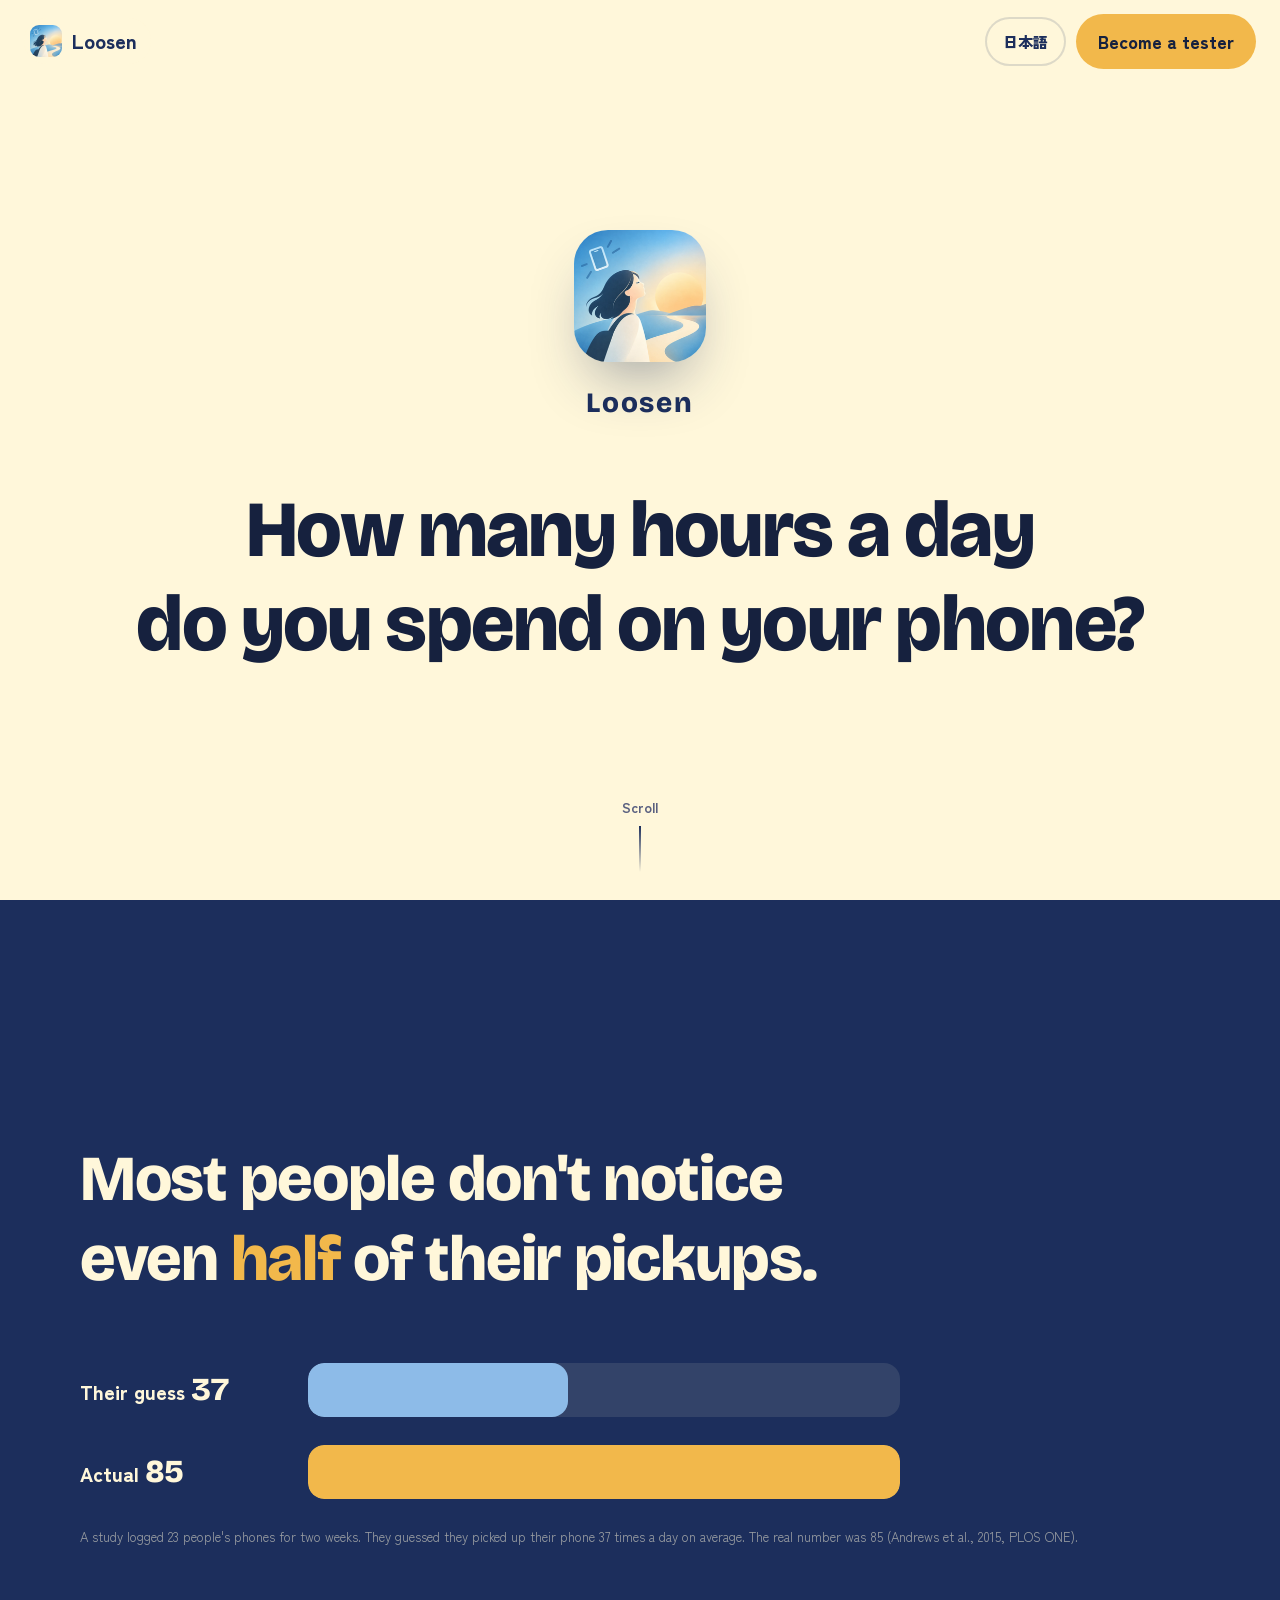
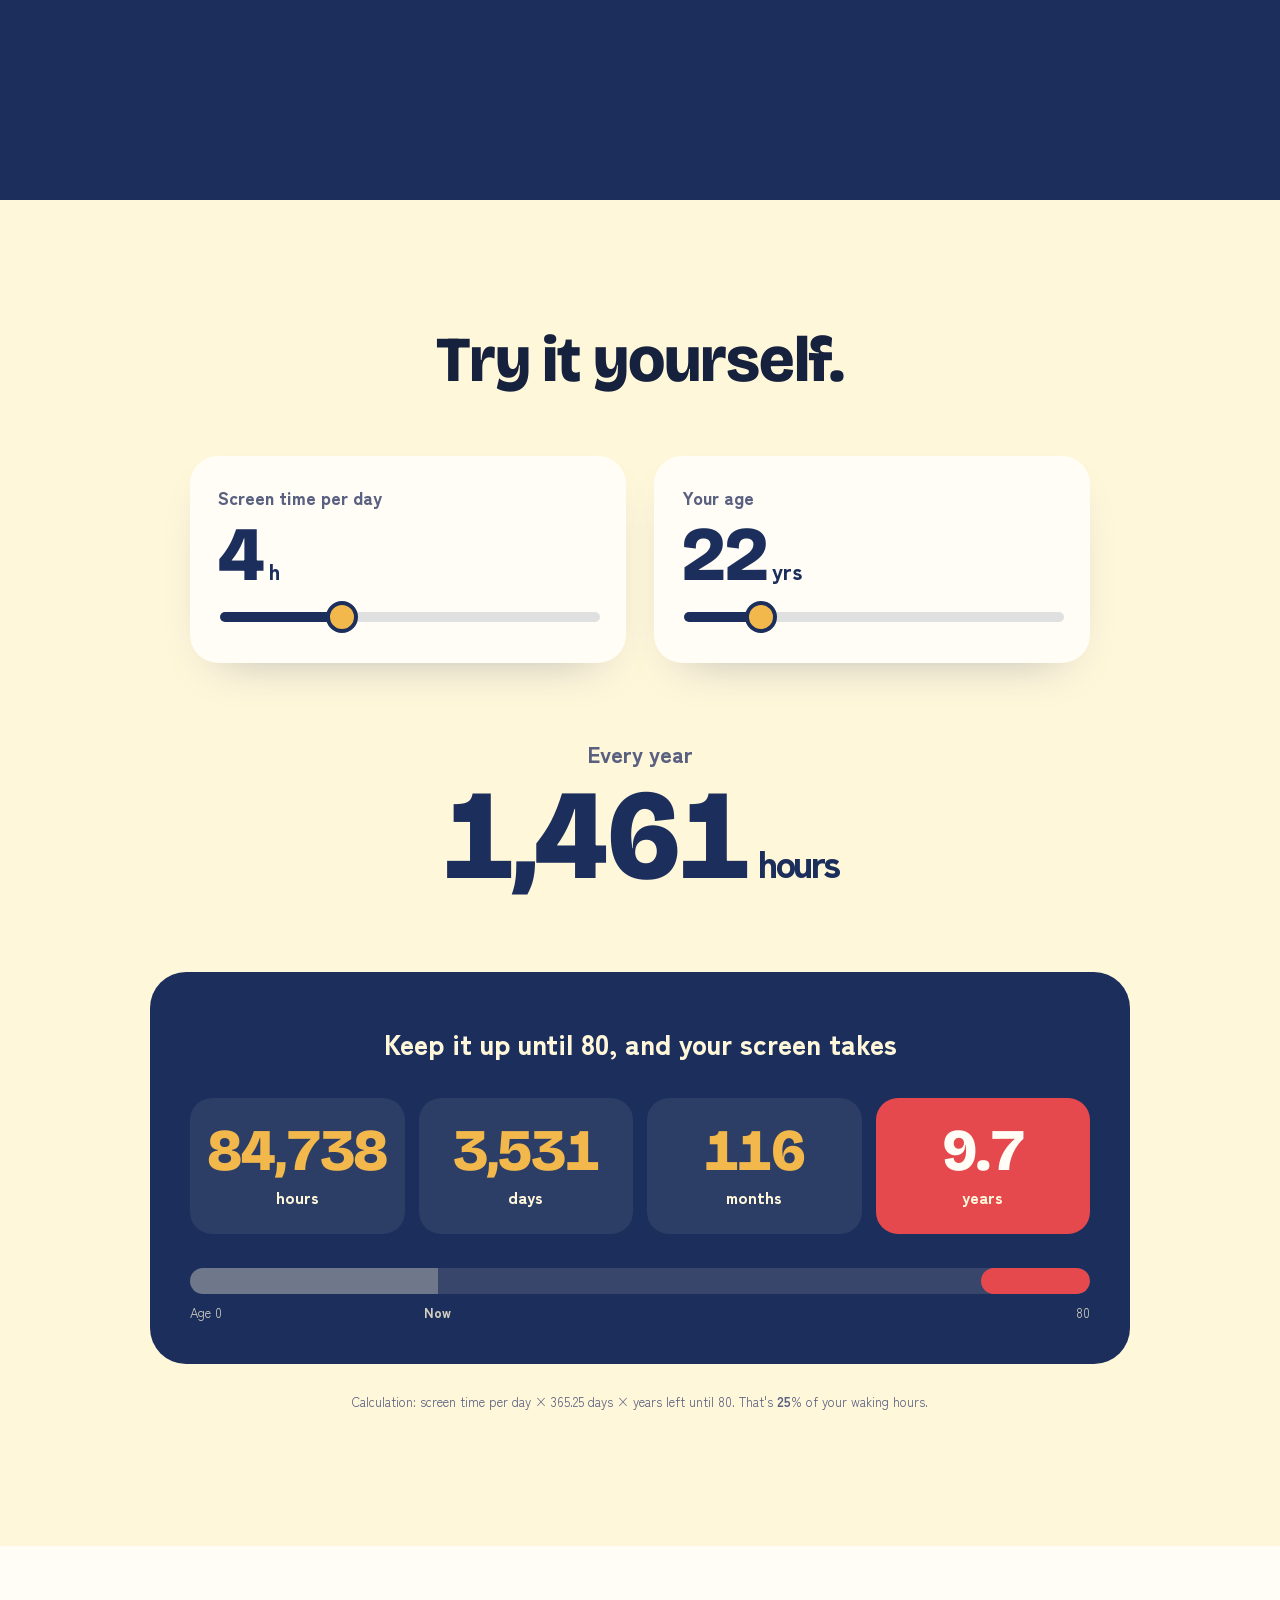
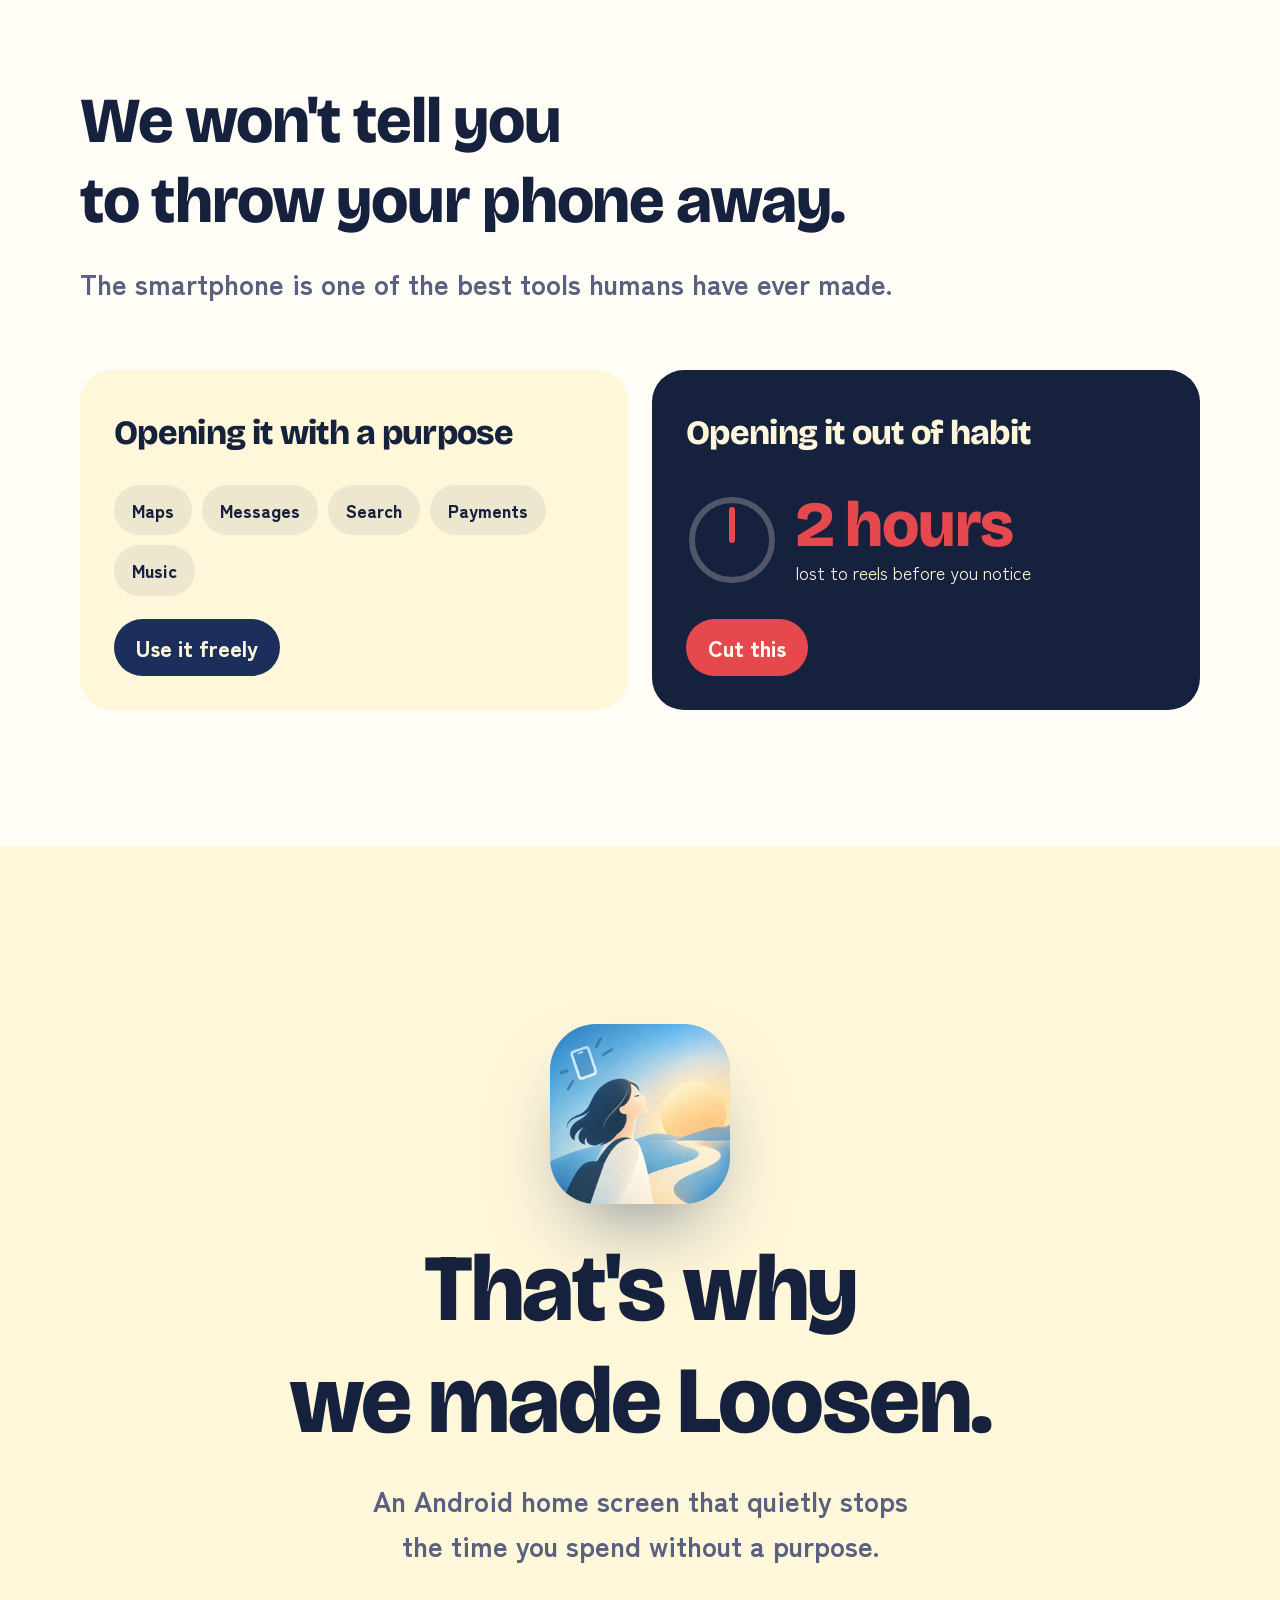
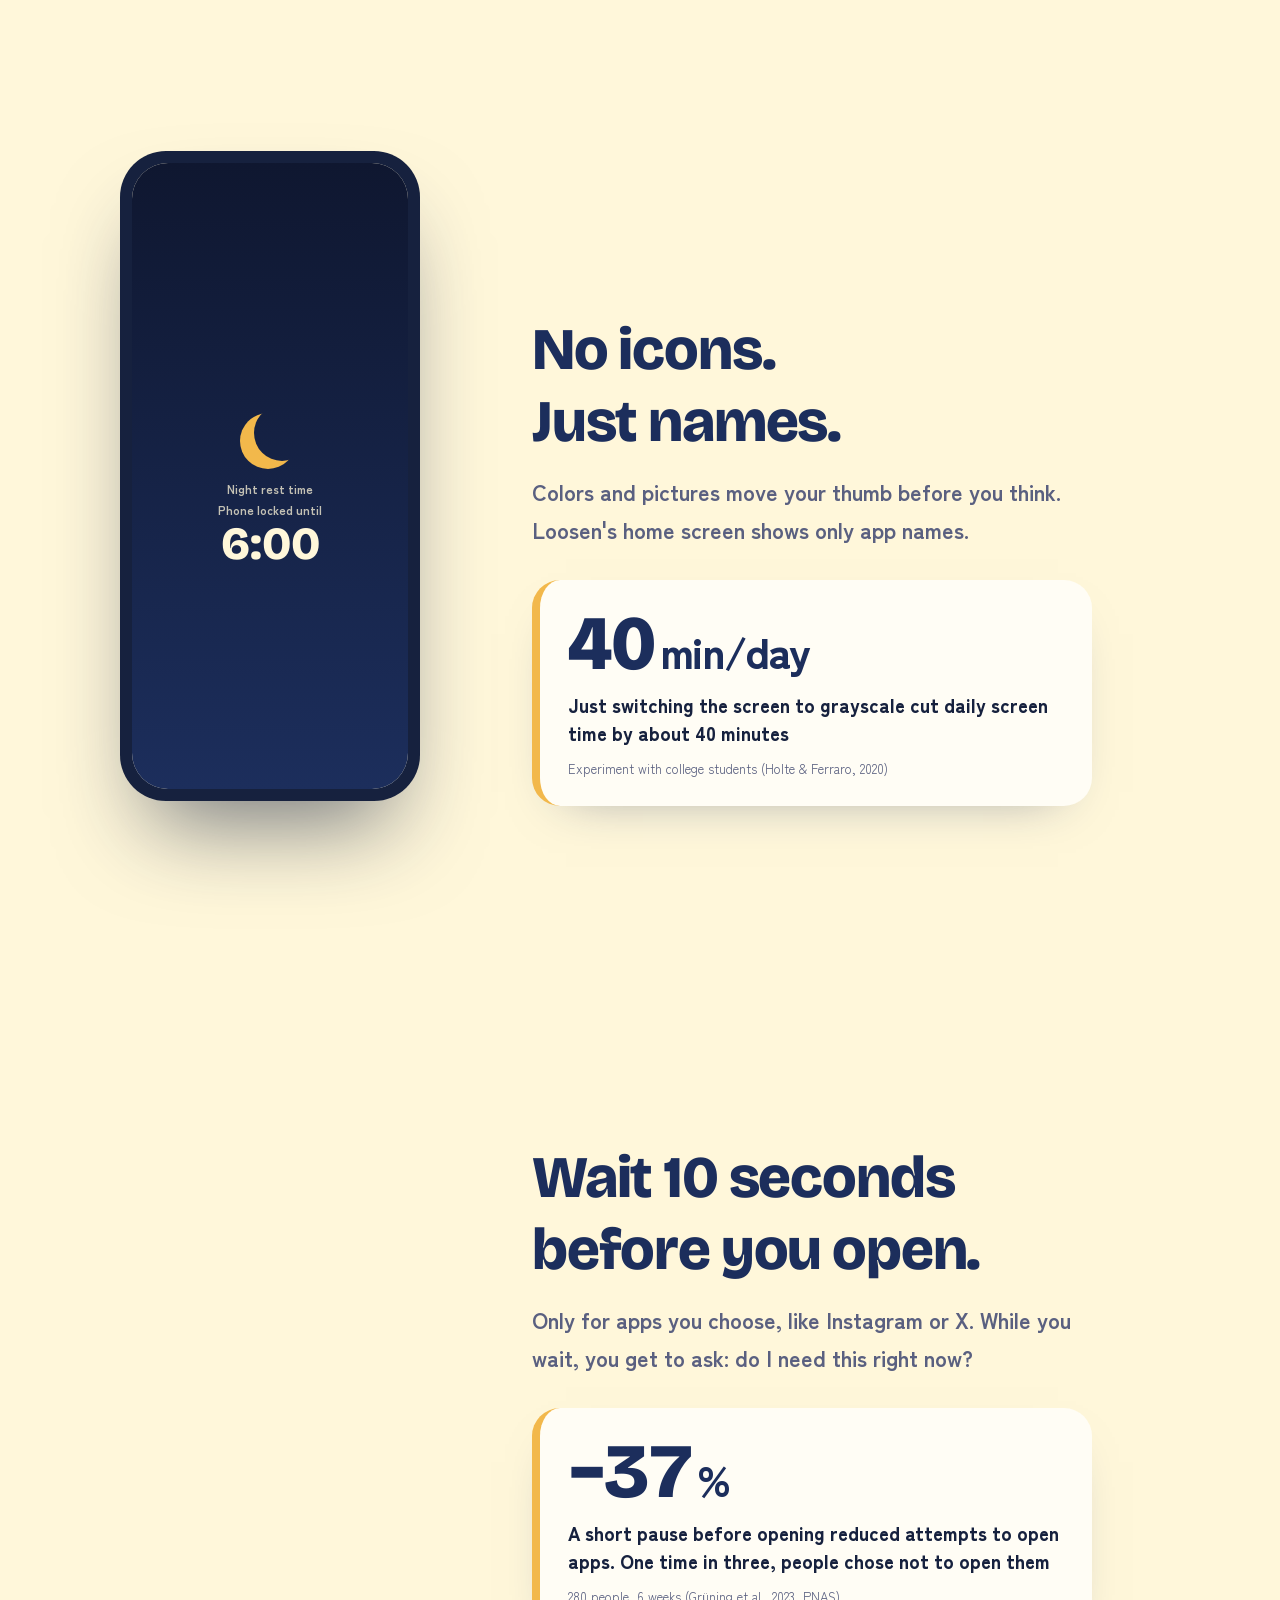
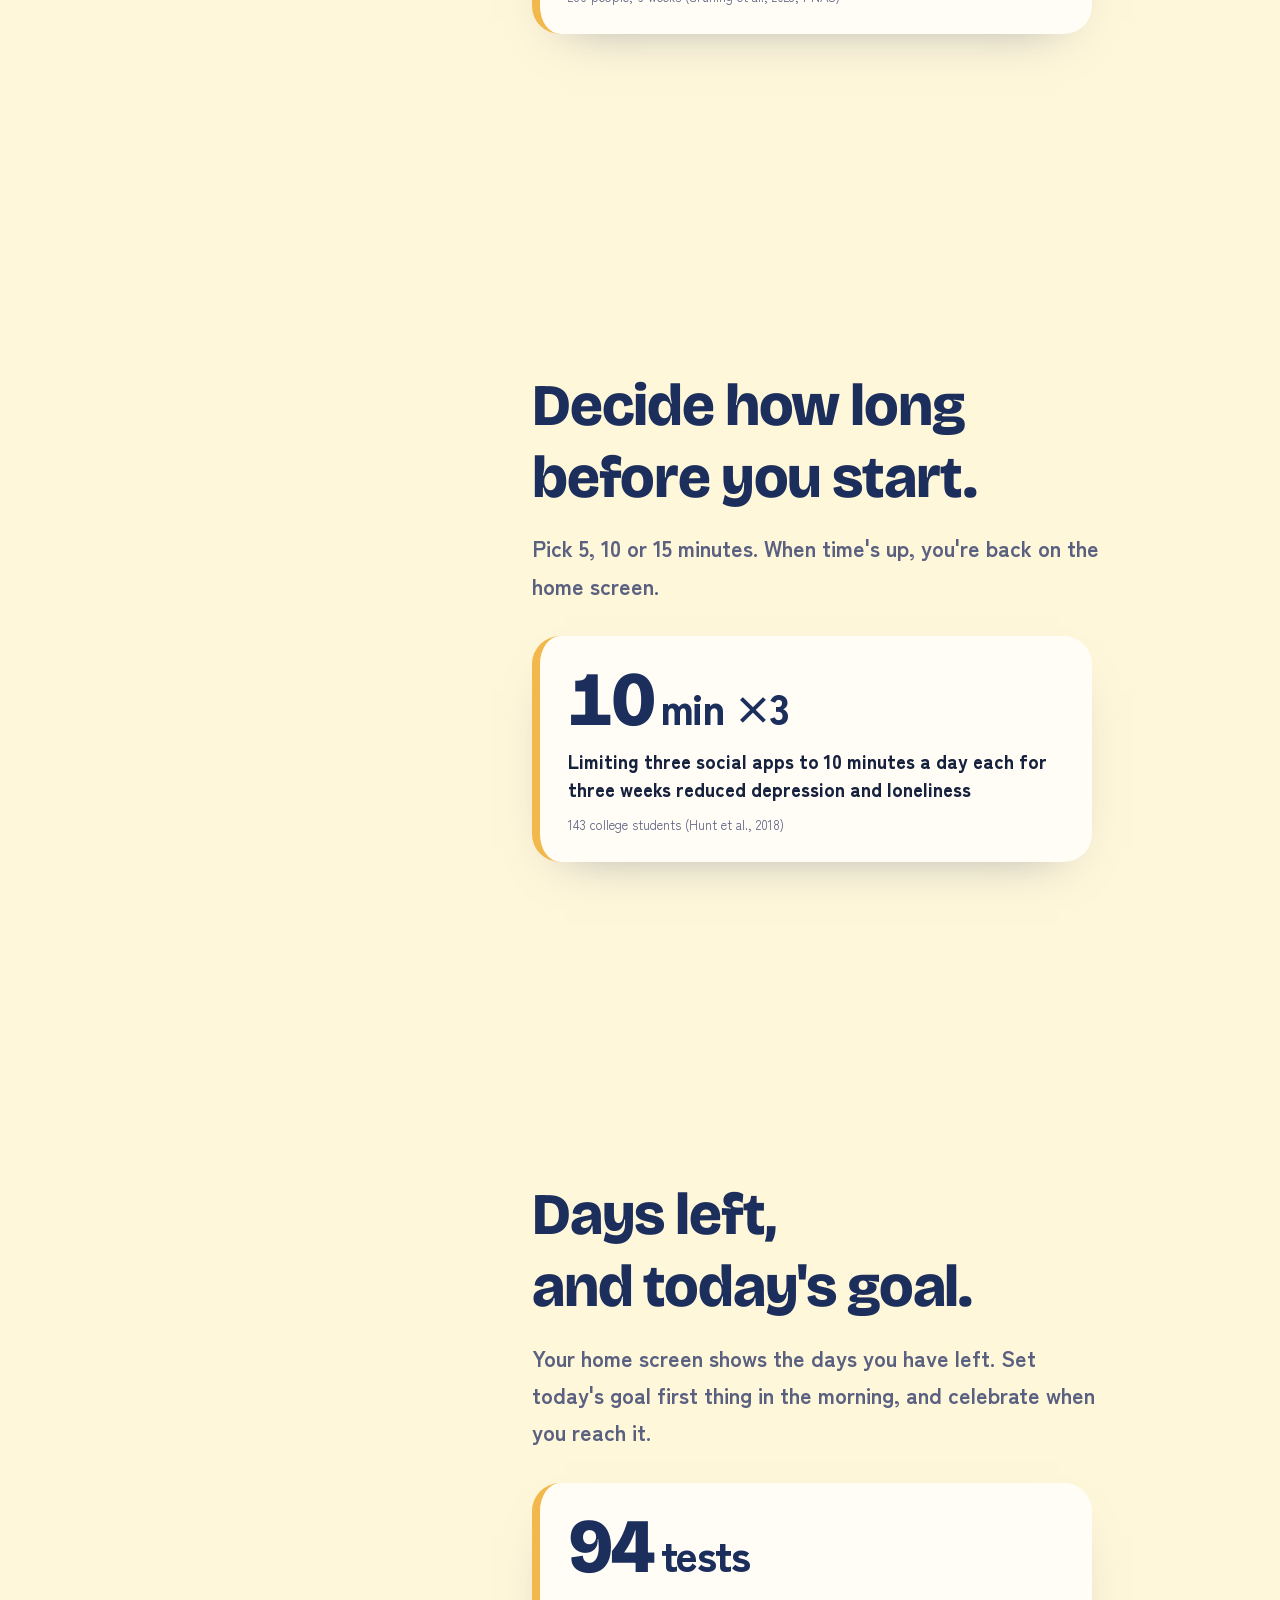
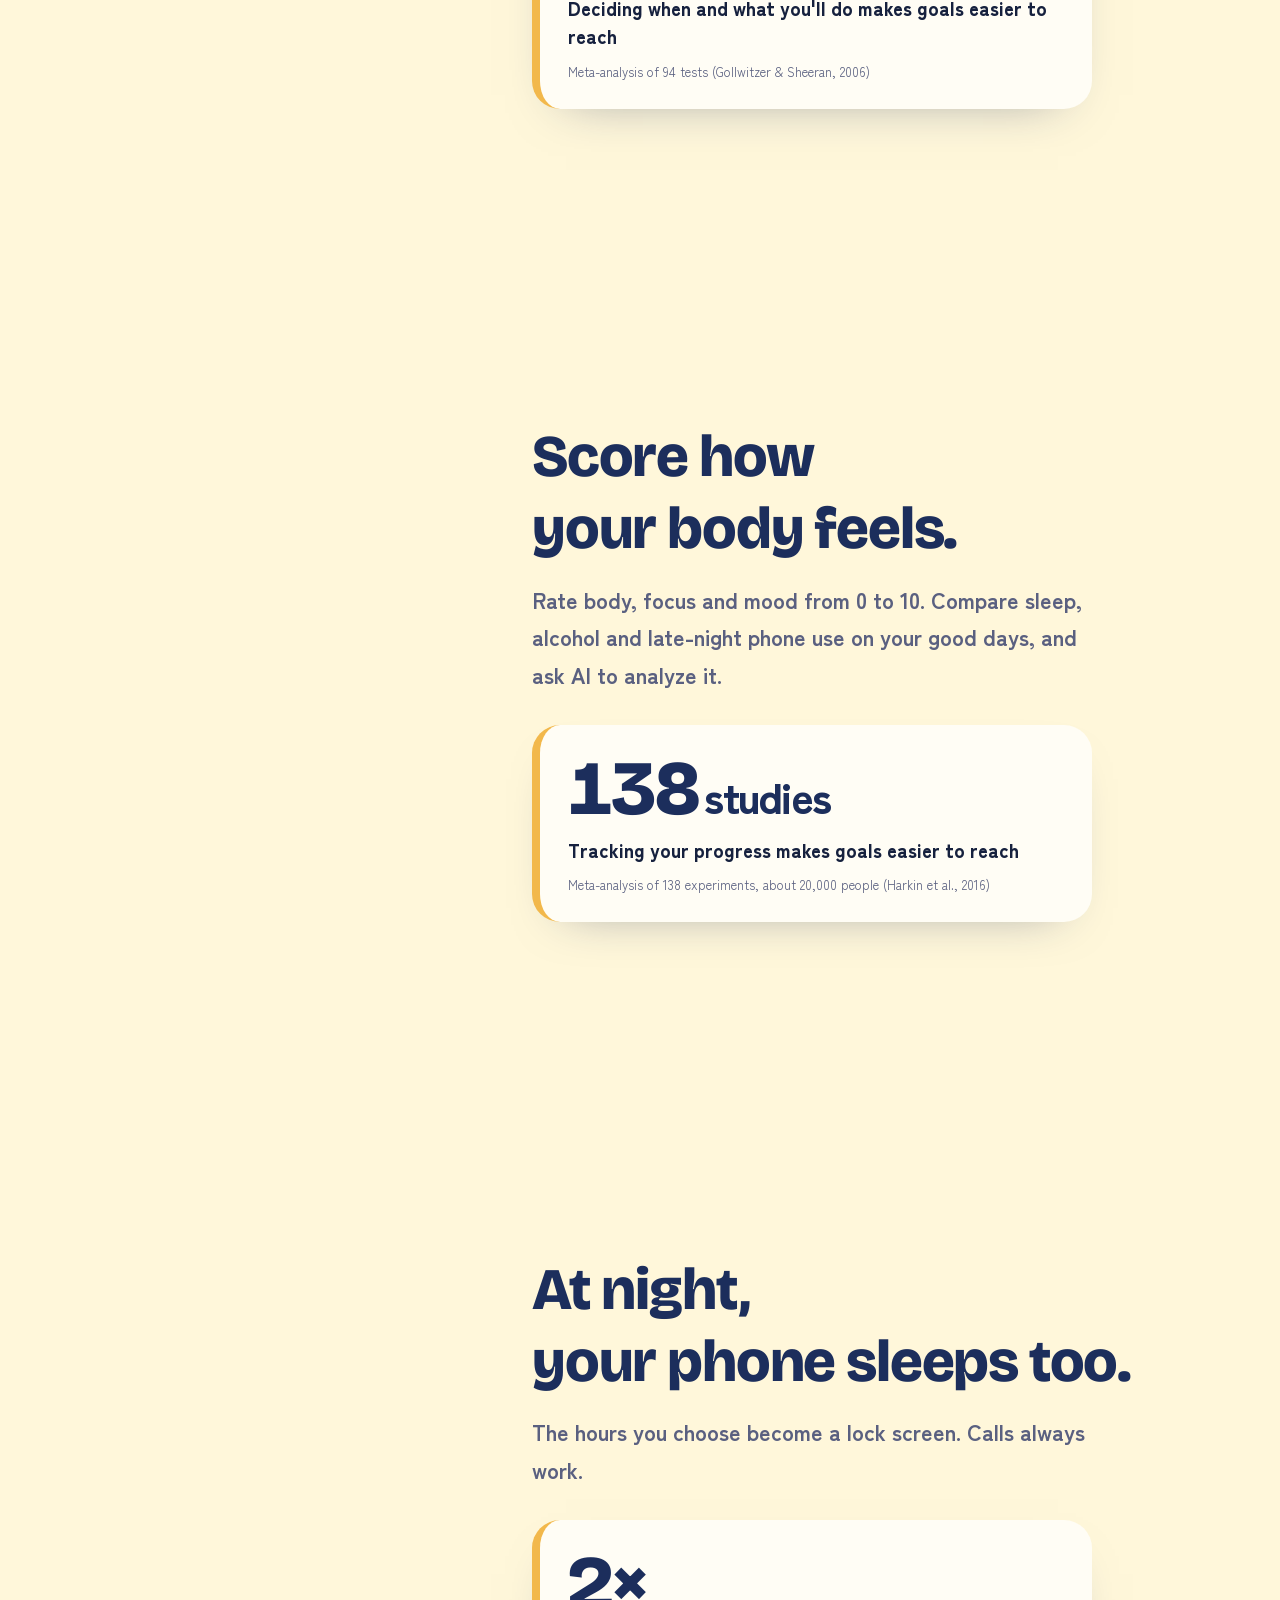
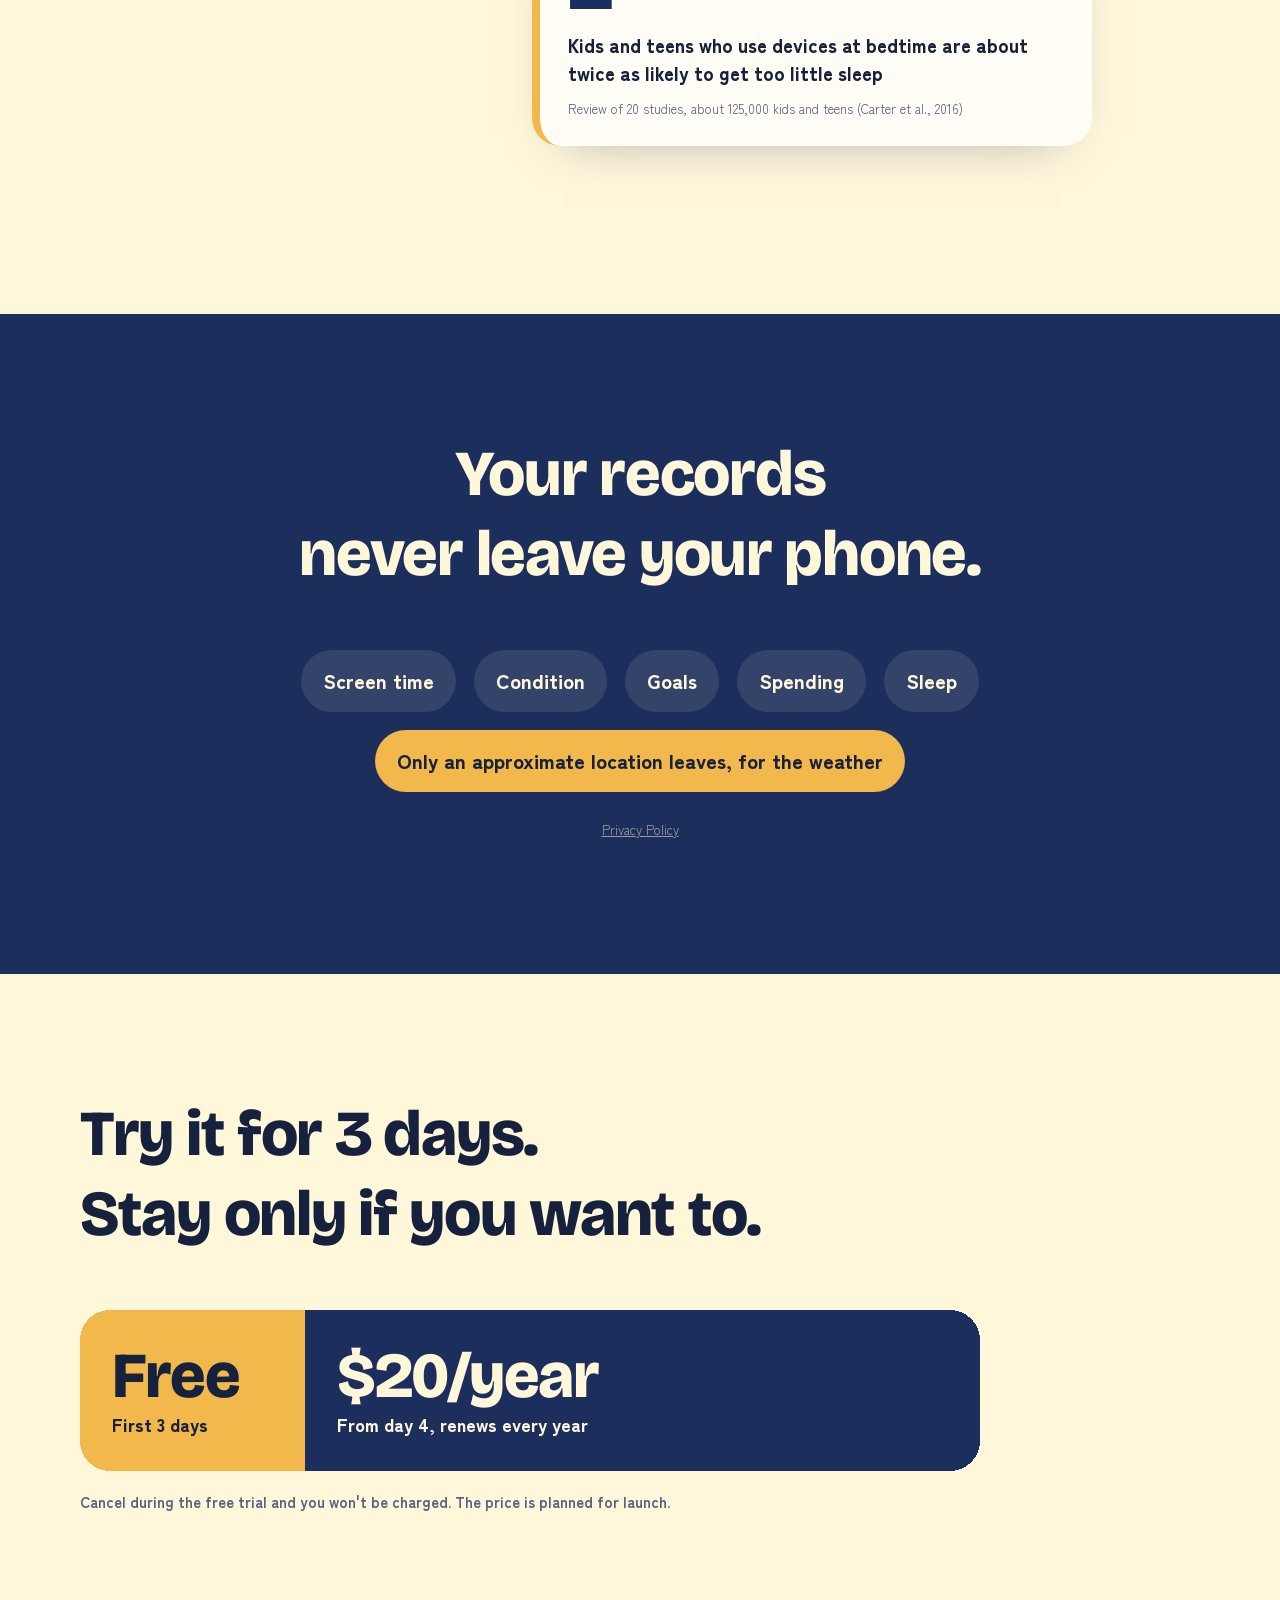
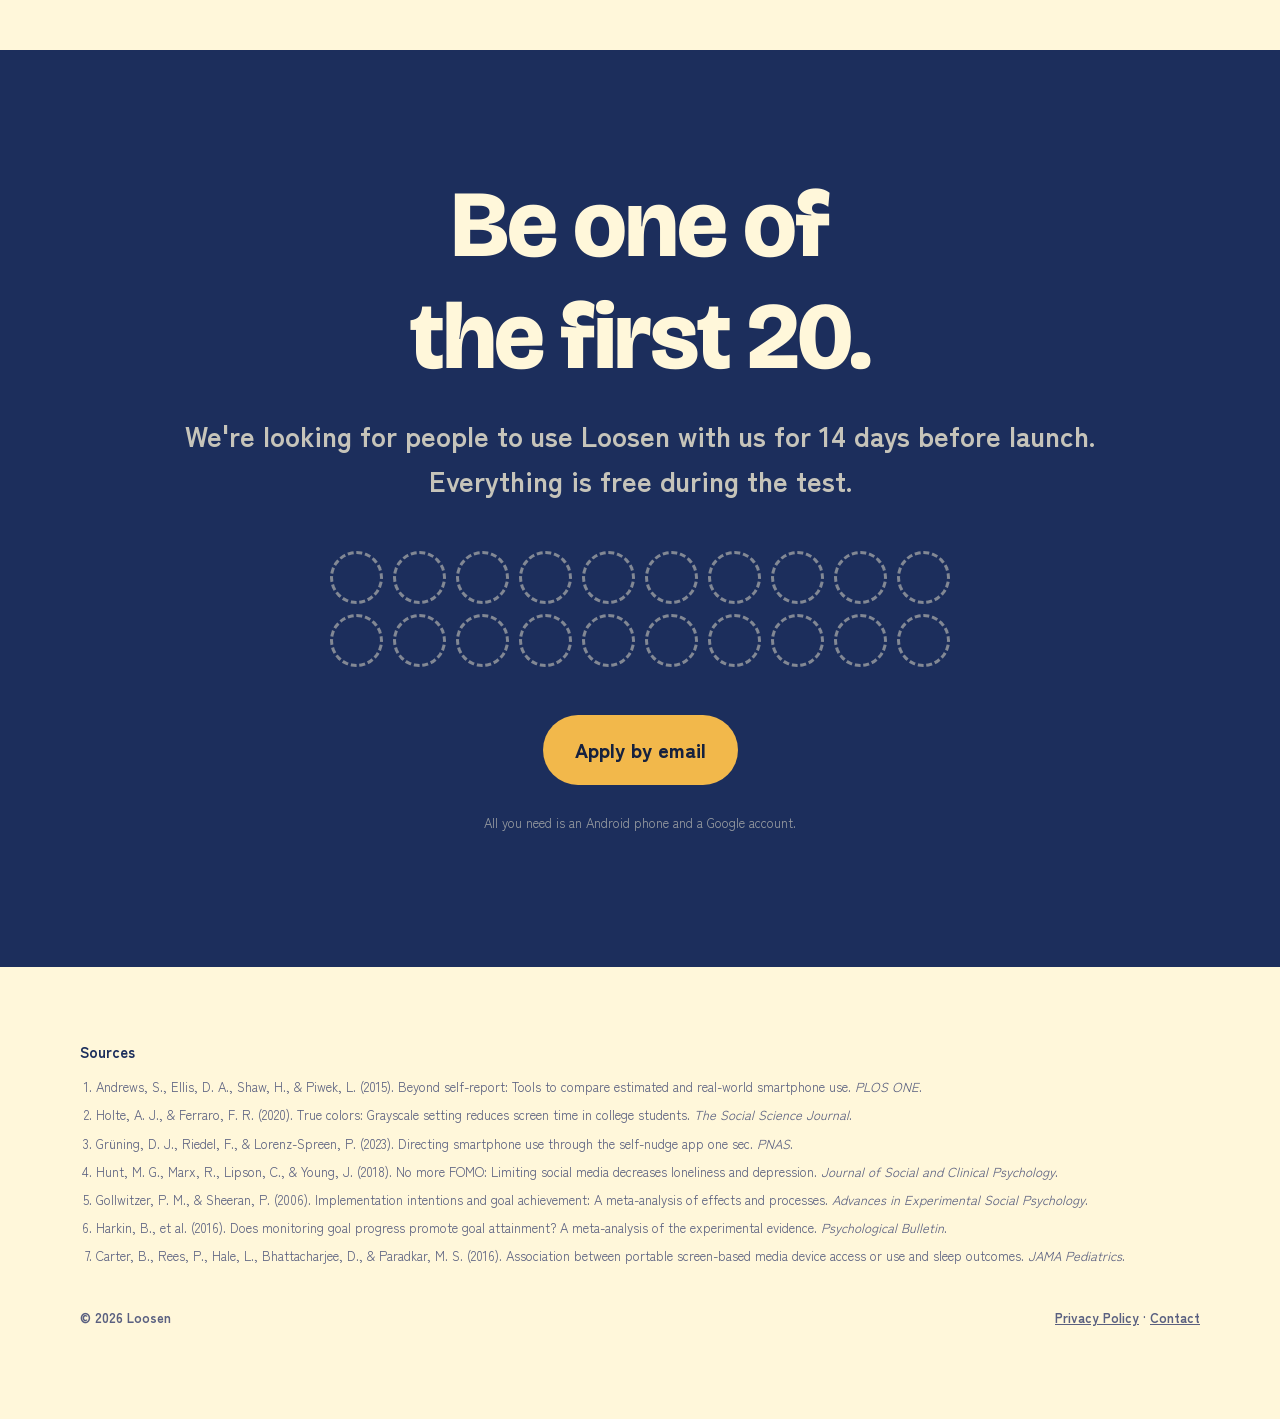
==== commit 34008275: "日本語の改行を文の切れ目に、数字の横の単位を大きく、英語版の倍率を 2× に Co-Authored-By: Claude Opus 5.5 <noreply@anthropic.com>" ====
--- a/en/index.html
+++ b/en/index.html
@@ -171,7 +171,7 @@
         <h3>No icons.<br>Just names.</h3>
         <p>Colors and pictures move your thumb before you think. Loosen's home screen shows only app names.</p>
         <div class="proof">
-          <span class="num">~40<small>min/day</small></span>
+          <span class="num">40<small>min/day</small></span>
           <div class="what">Just switching the screen to grayscale cut daily screen time by about 40 minutes</div>
           <div class="who">Experiment with college students (Holte &amp; Ferraro, 2020)</div>
         </div>
@@ -216,7 +216,7 @@
         <h3>At night,<br>your phone sleeps too.</h3>
         <p>The hours you choose become a lock screen. Calls always work.</p>
         <div class="proof">
-          <span class="num">~2<small>×</small></span>
+          <span class="num">2×</span>
           <div class="what">Kids and teens who use devices at bedtime are about twice as likely to get too little sleep</div>
           <div class="who">Review of 20 studies, about 125,000 kids and teens (Carter et al., 2016)</div>
         </div>
--- a/site.css
+++ b/site.css
@@ -54,6 +54,9 @@
 .lang { font-weight: 900; font-size: 15px; text-decoration: none; color: var(--navy); background: rgba(255, 247, 218, .85); backdrop-filter: blur(8px); padding: 10px 16px; border-radius: 99px; border: 2px solid var(--line); }
 .lang:hover { border-color: var(--navy); }
 h1, h2, h3 { text-wrap: balance; }
+/* 日本語は文節の切れ目で折り返す（「考える前に」の途中などで切れないように） */
+html:lang(ja) body { word-break: auto-phrase; line-break: strict; }
+.nw { white-space: nowrap; }
 /* 英語版の見出しは、数字と同じ太い書体で */
 .en h1, .en h2, .en h3, .en .name { font-family: var(--num); font-weight: 800; letter-spacing: -.02em; }
 .chips span { white-space: nowrap; }
@@ -198,7 +201,8 @@
 .step p { margin: 16px 0 0; font-size: clamp(18px, 1.8vw, 22px); font-weight: 700; color: var(--sub); max-width: 26em; }
 .proof { margin-top: 32px; background: var(--white); border-radius: 28px; padding: 26px 28px; max-width: 560px; border-left: 8px solid var(--sun); box-shadow: 0 20px 50px -34px rgba(28, 46, 92, .5); }
 .proof .num { display: block; font-size: clamp(54px, 6vw, 84px); line-height: 1; color: var(--navy); }
-.proof .num small { font-family: var(--head); font-size: .32em; font-weight: 900; margin-left: 4px; }
+/* 単位（分/日・倍・%など）は数字の半分より少し大きく */
+.proof .num small { font-family: var(--head); font-size: .56em; font-weight: 900; margin-left: 6px; }
 .proof .what { font-weight: 900; font-size: 19px; margin-top: 8px; line-height: 1.5; }
 .proof .who { font-size: 13px; color: var(--sub); margin-top: 10px; }
 
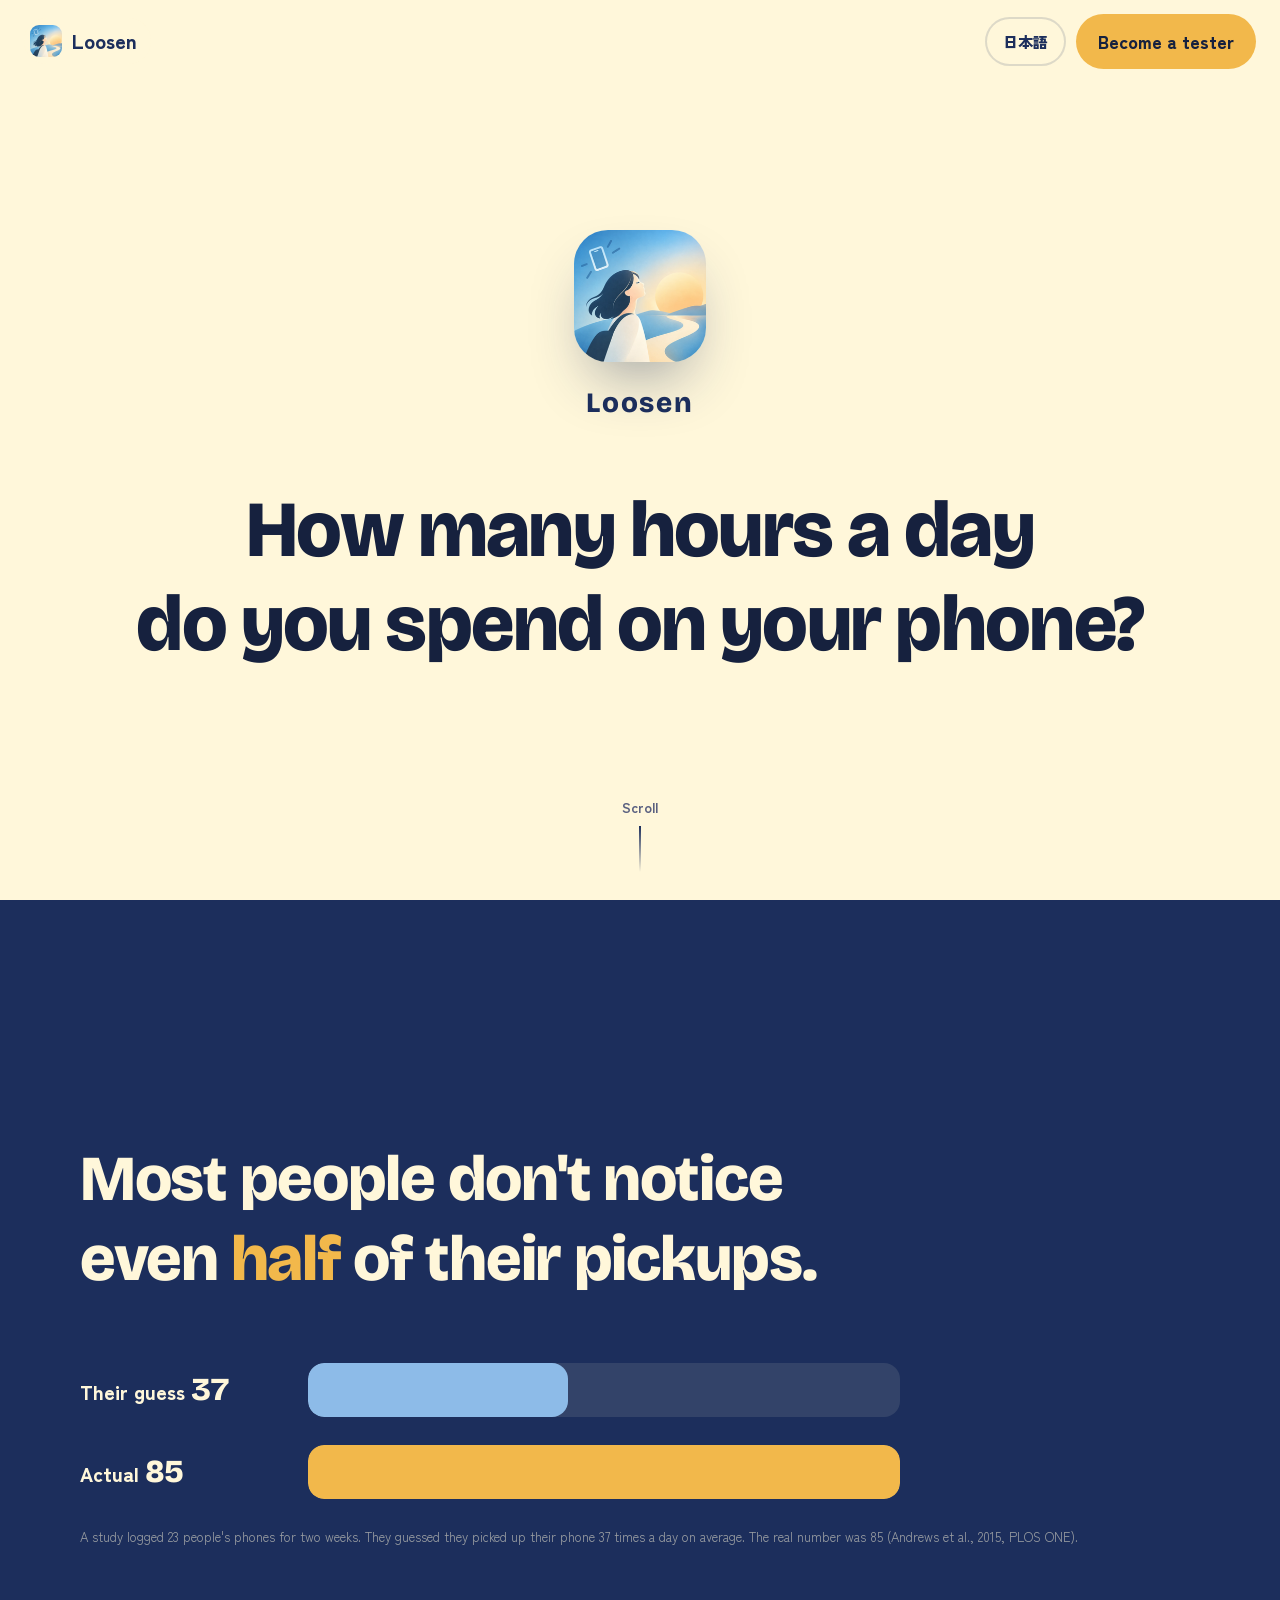
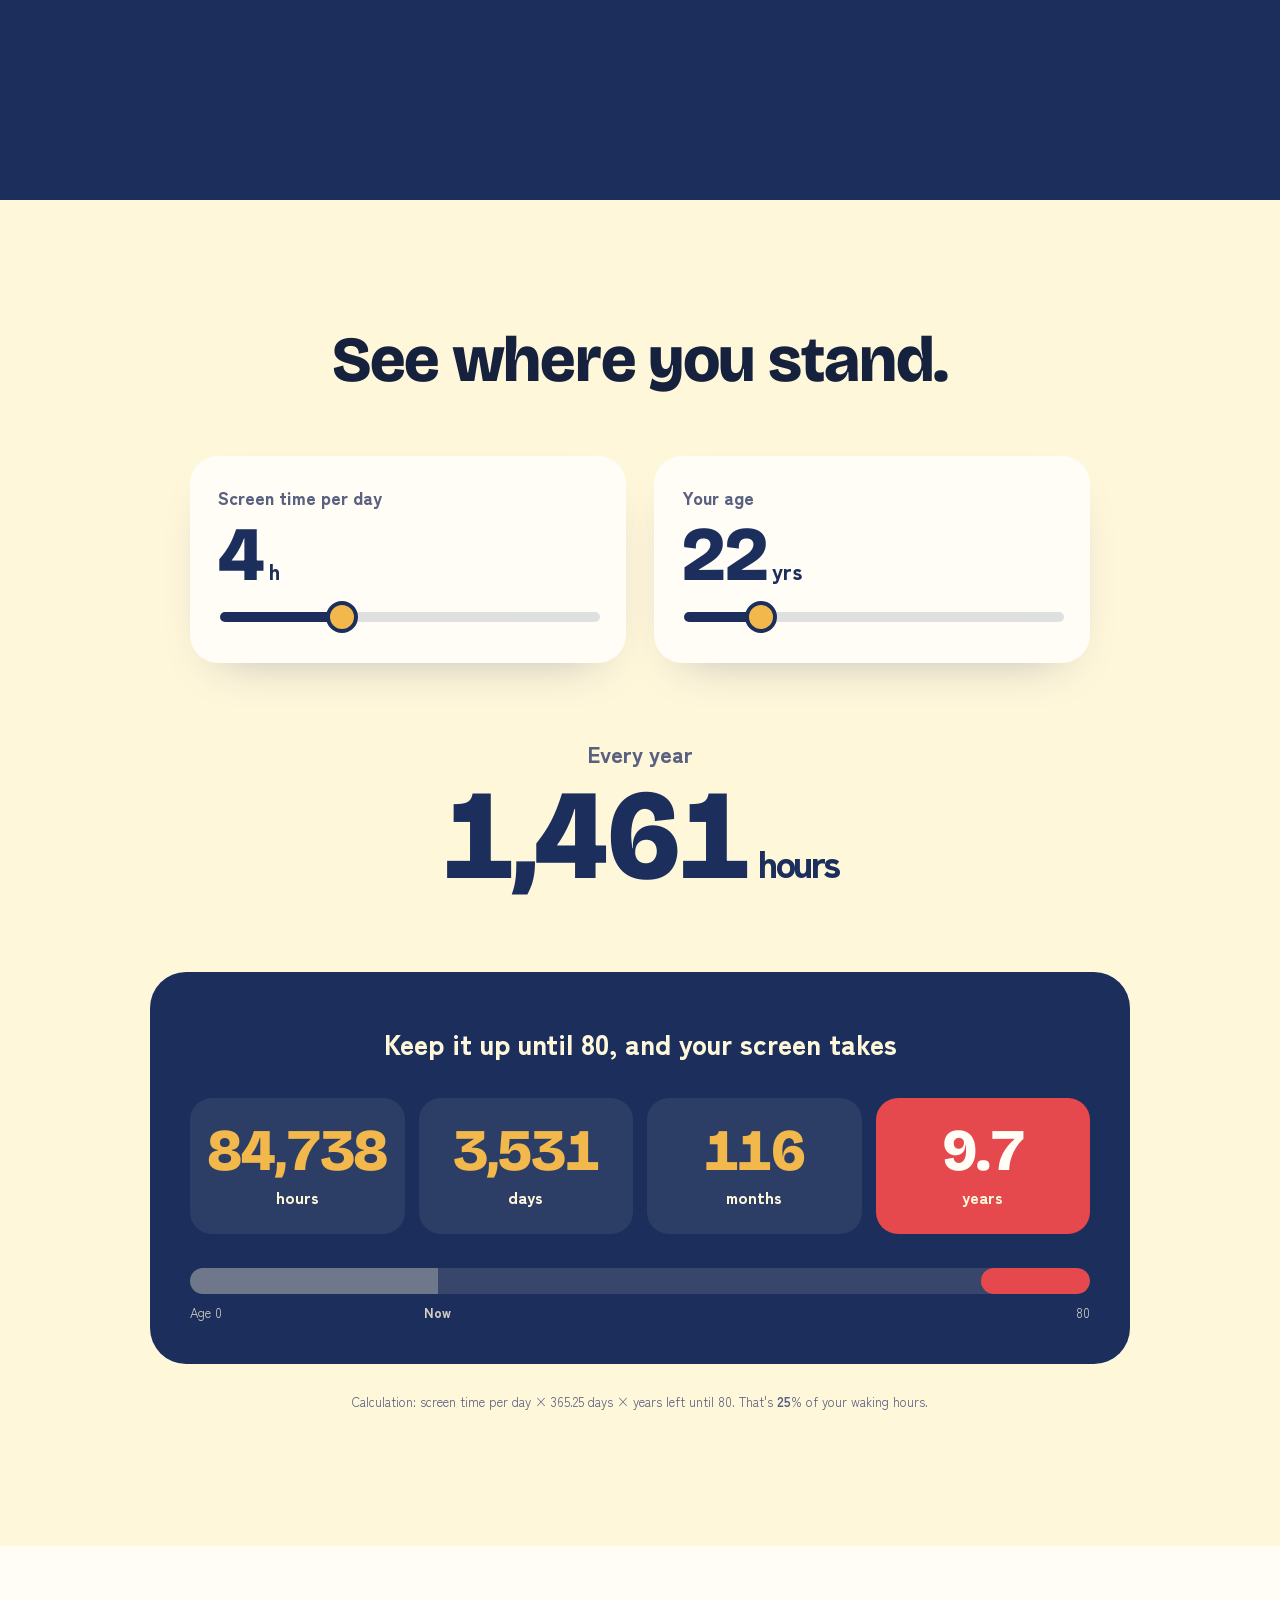
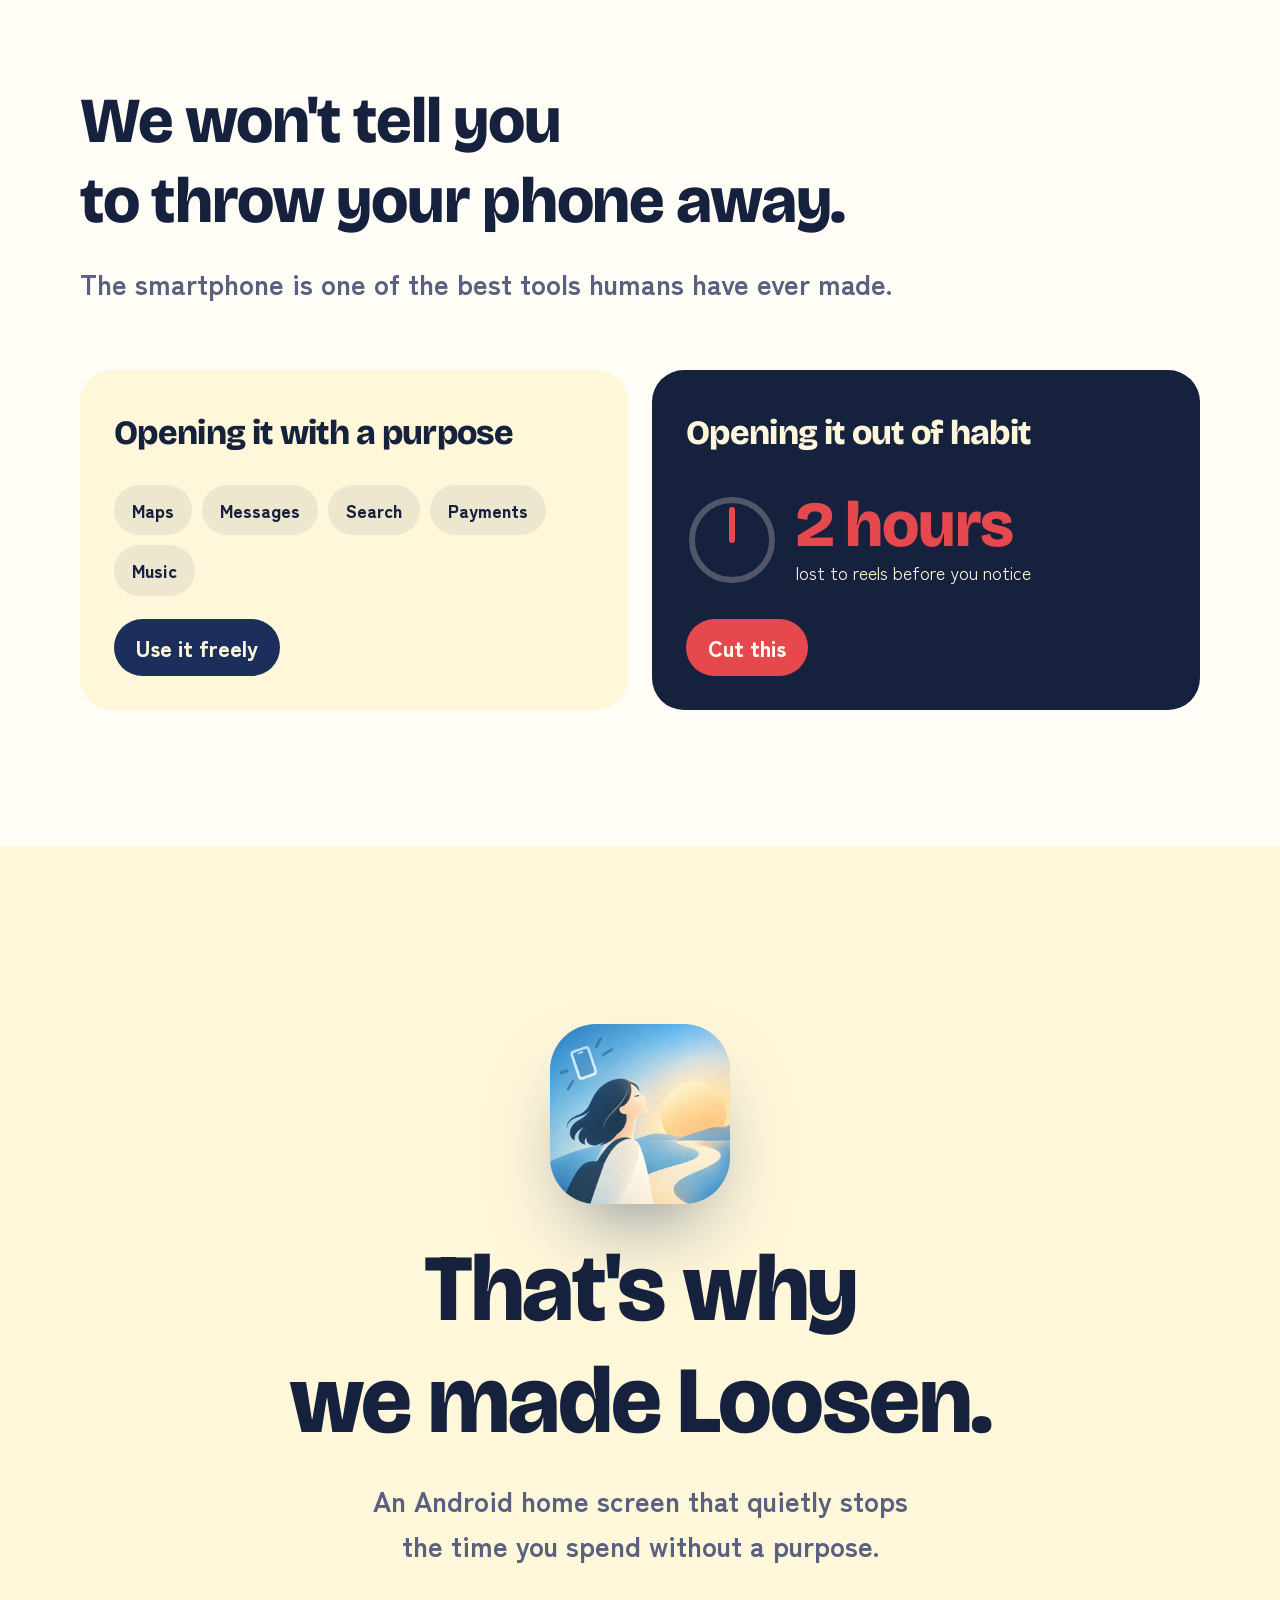
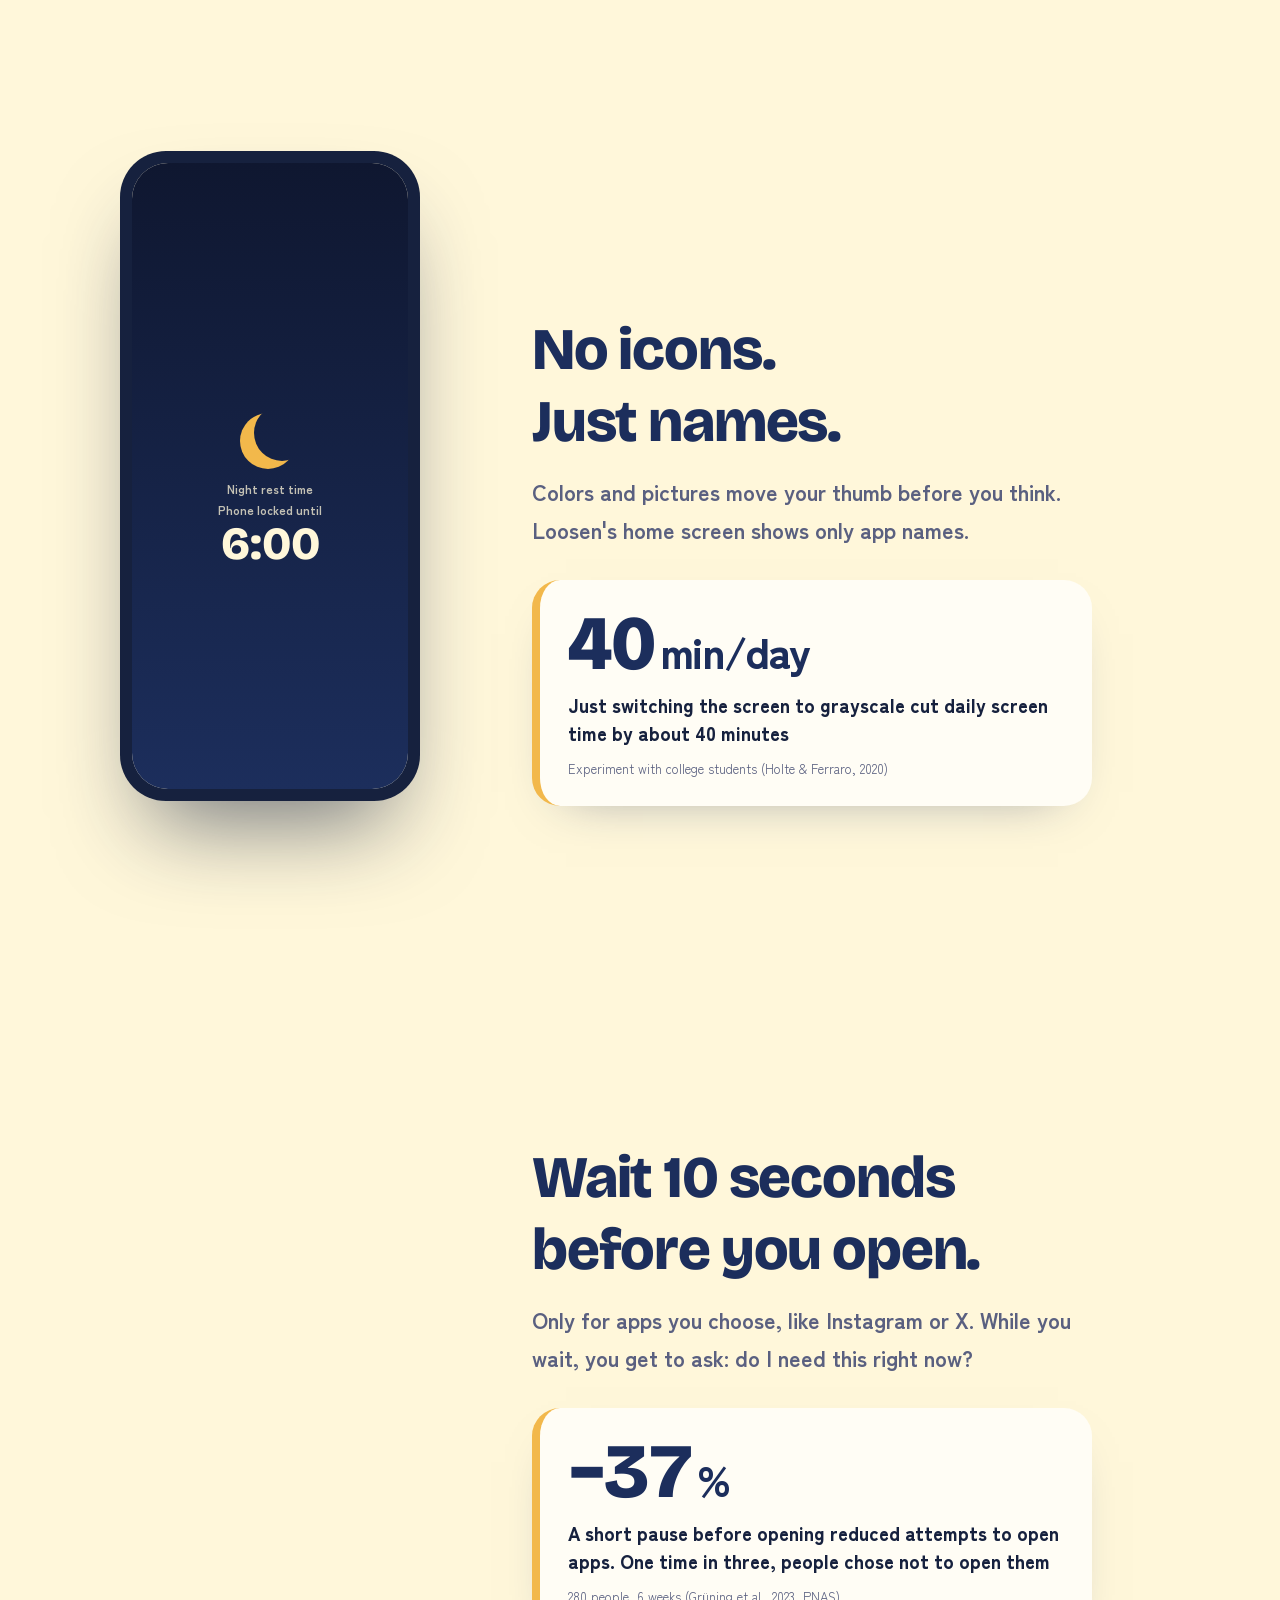
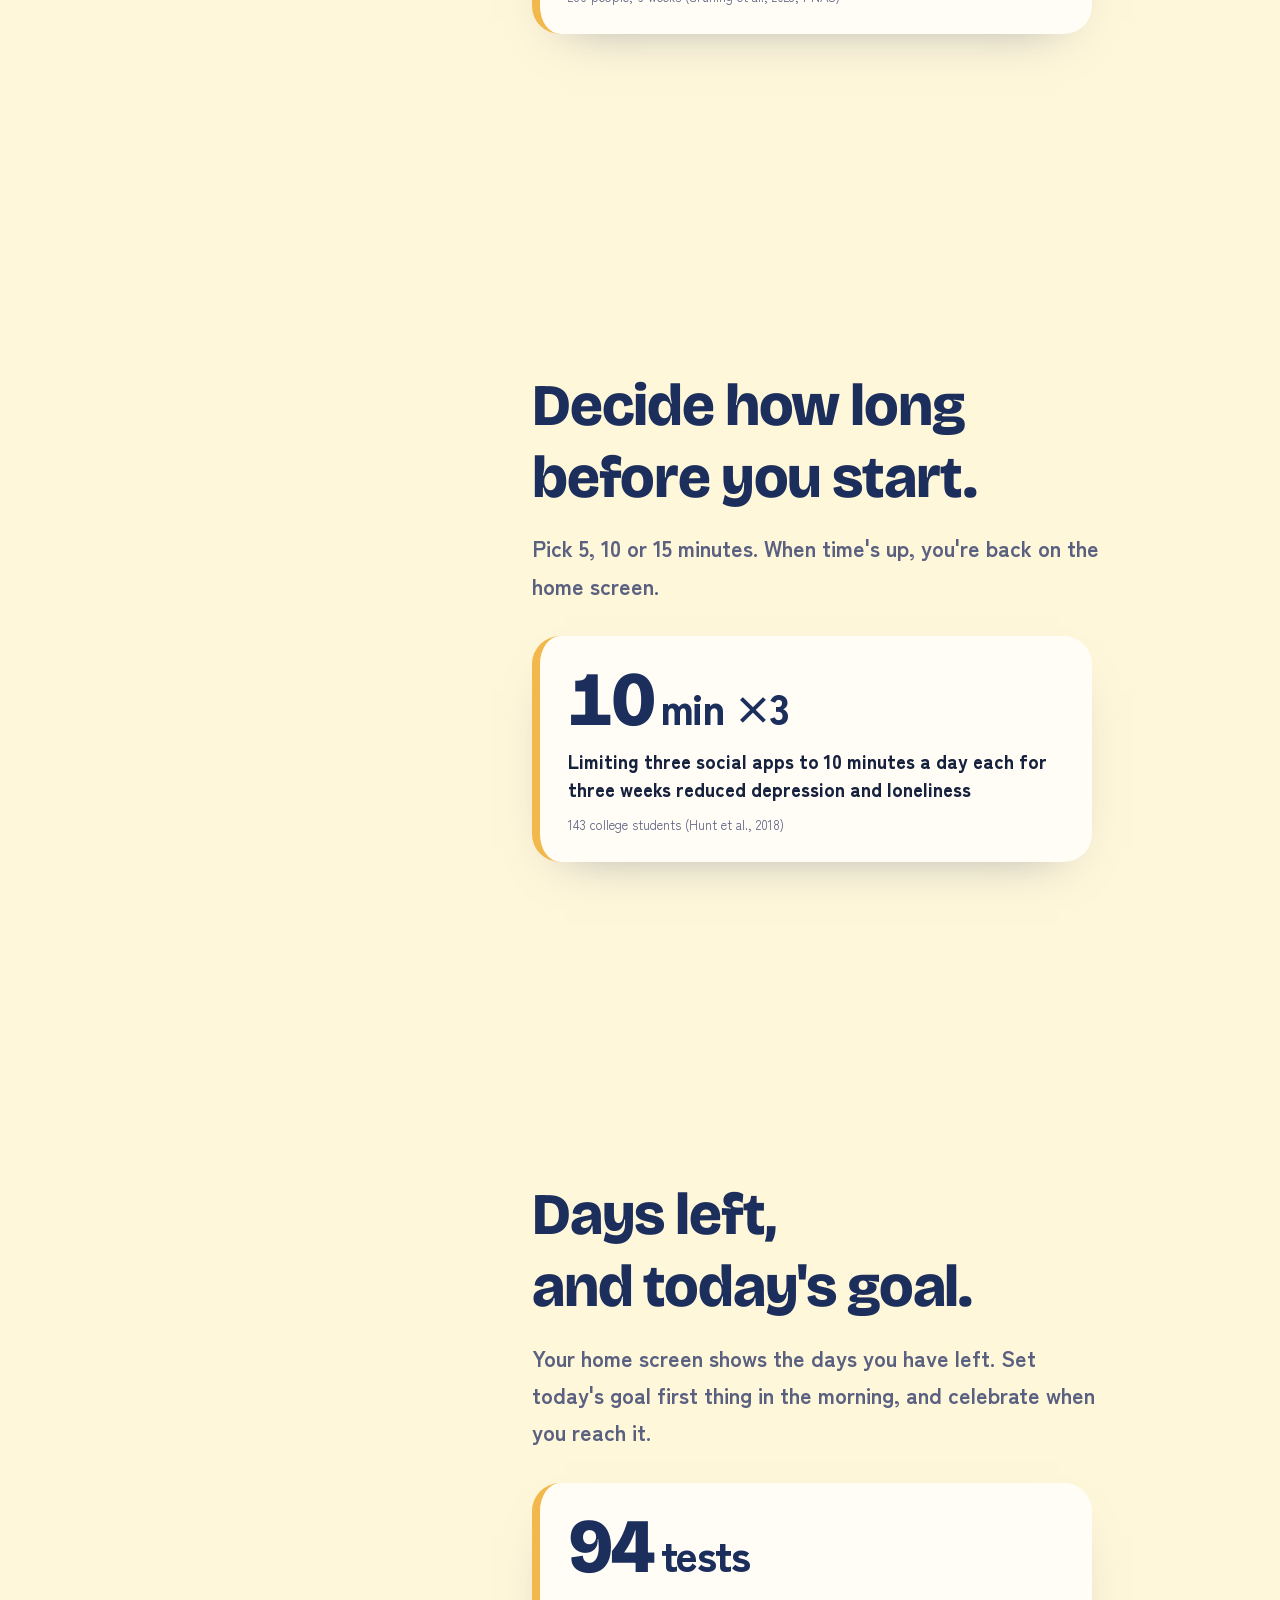
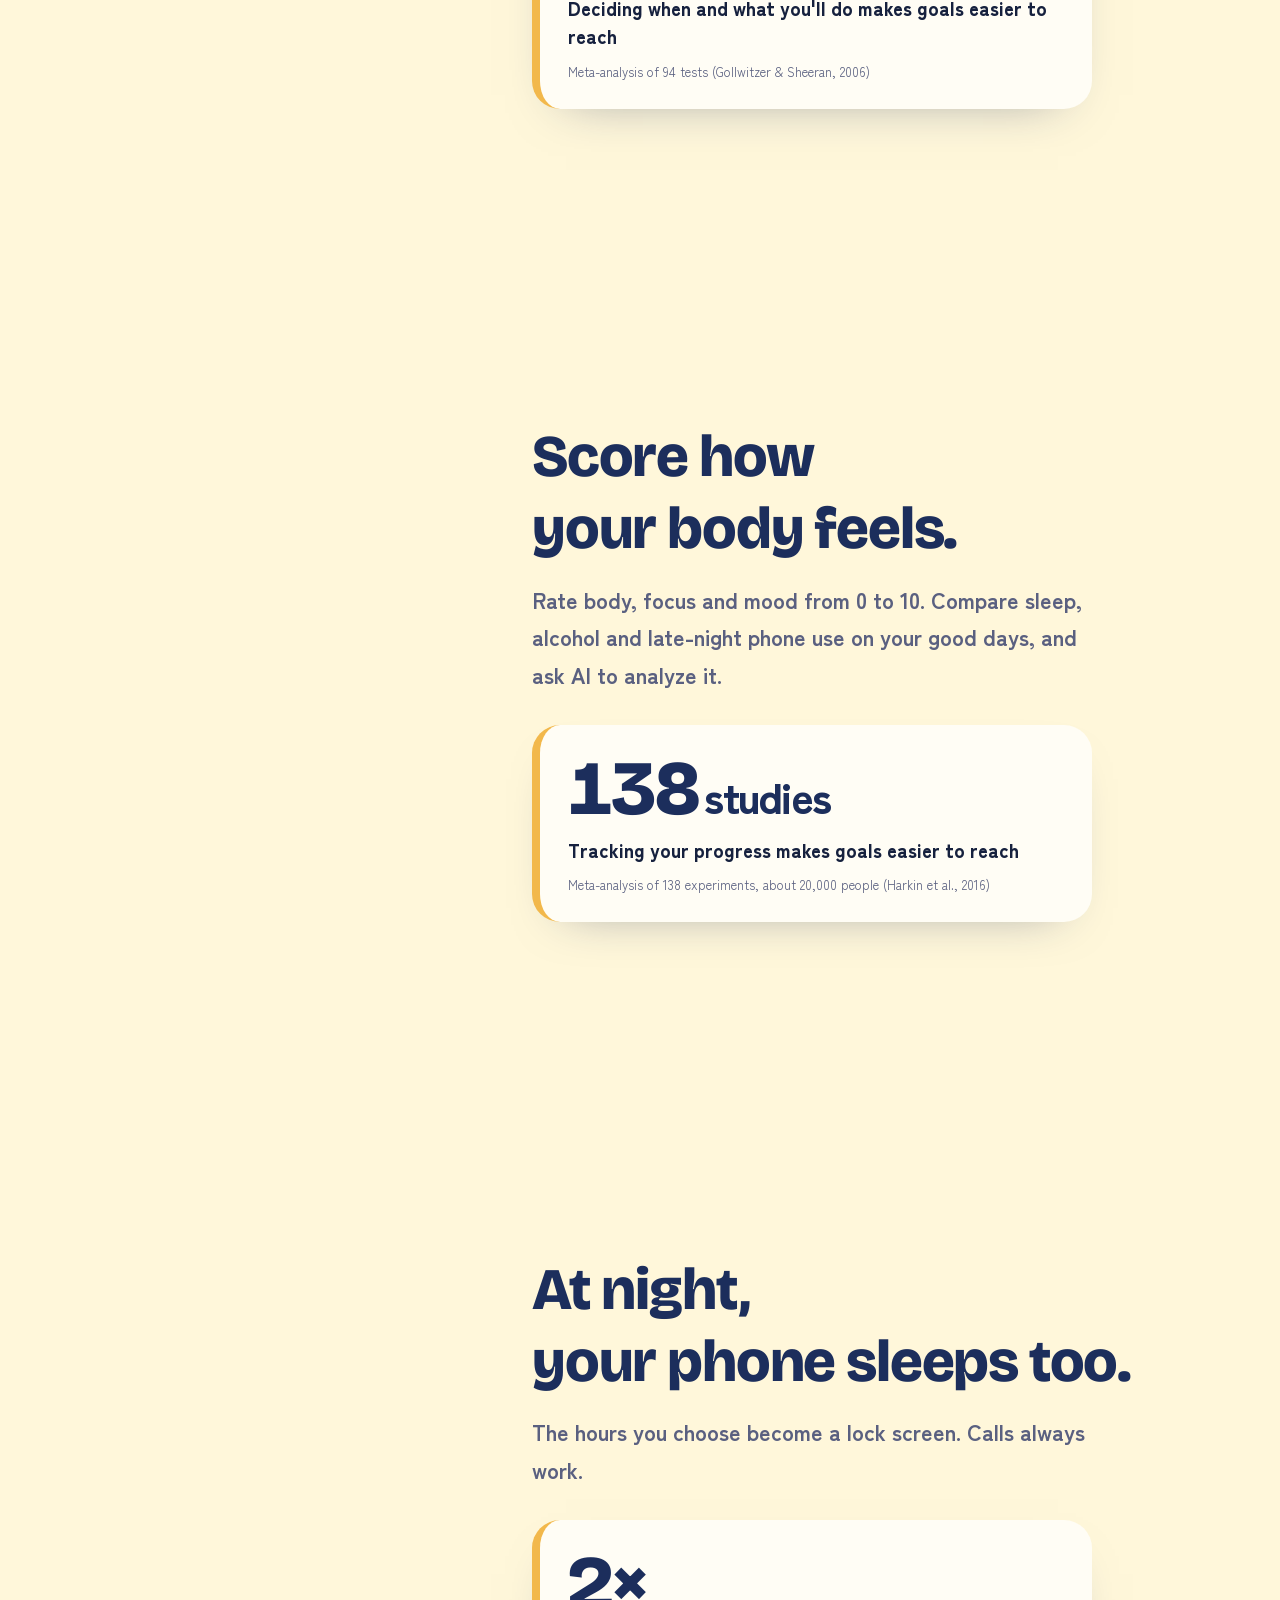
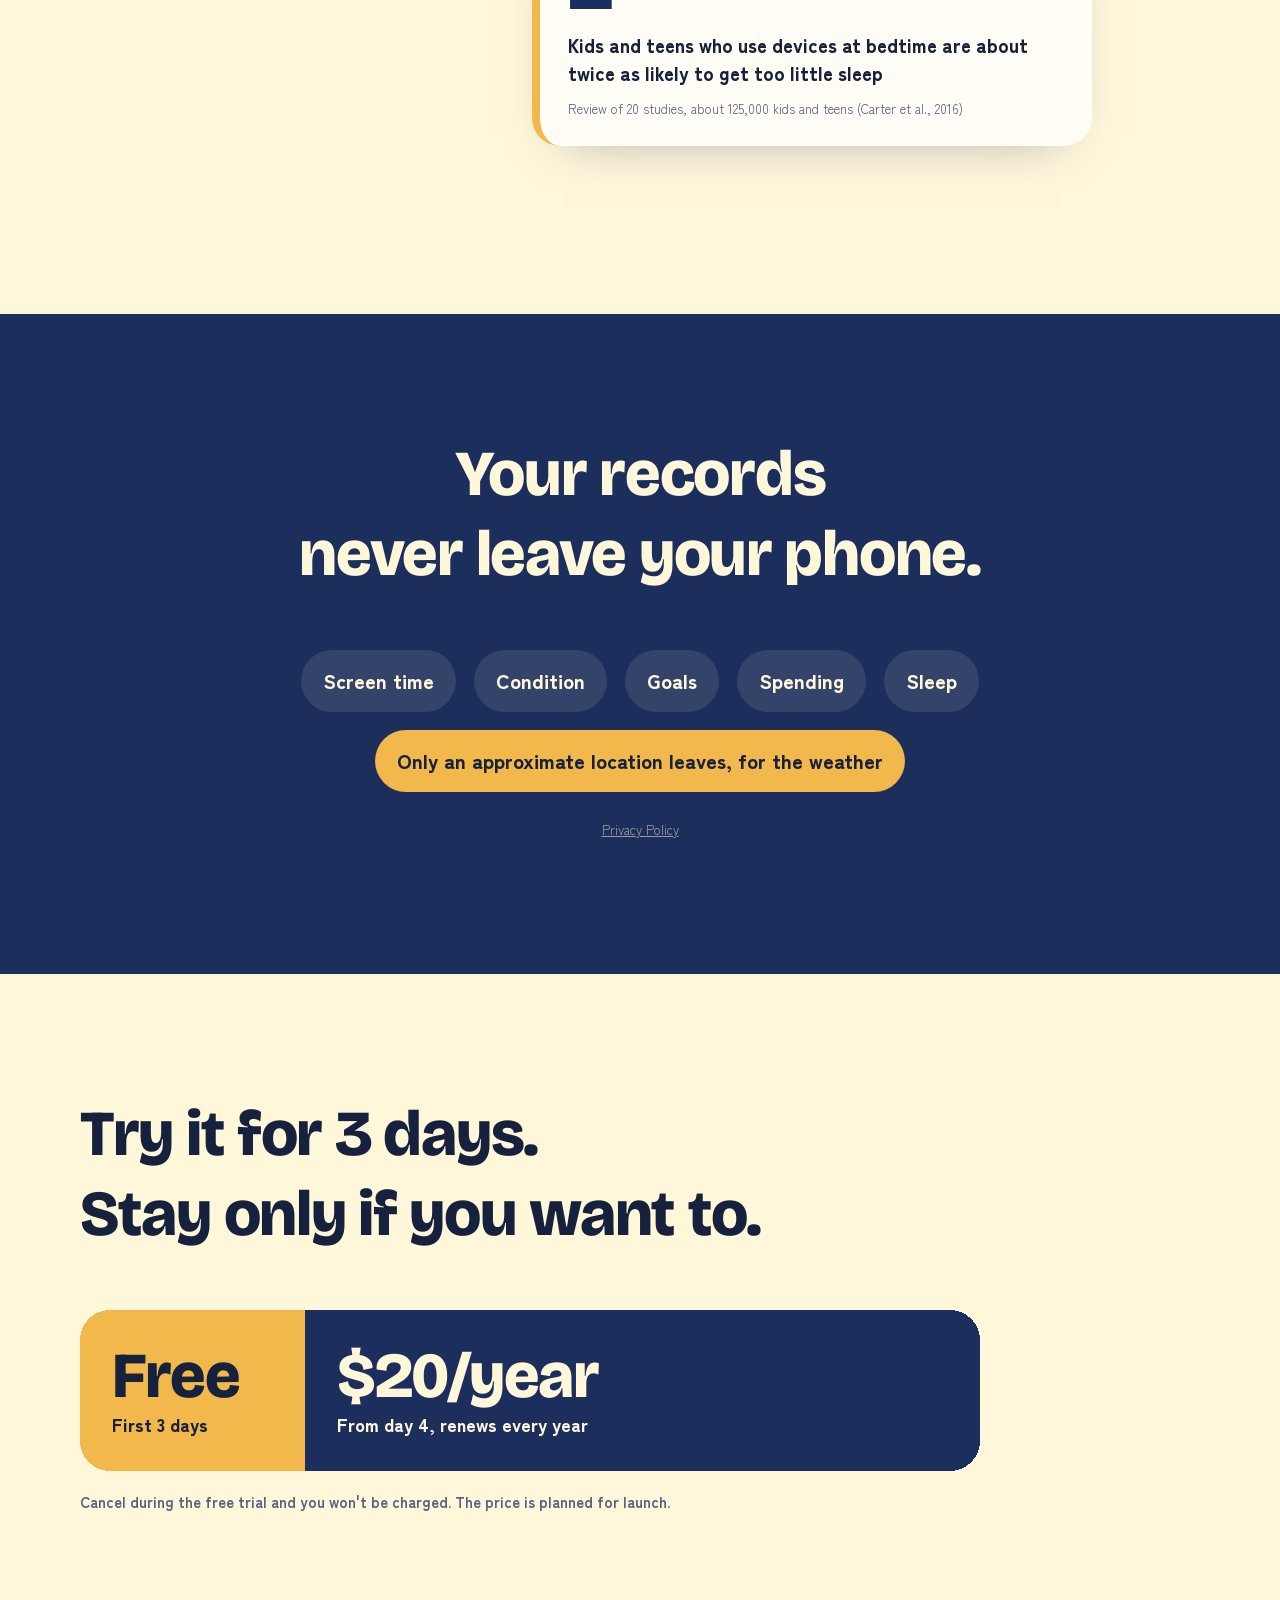
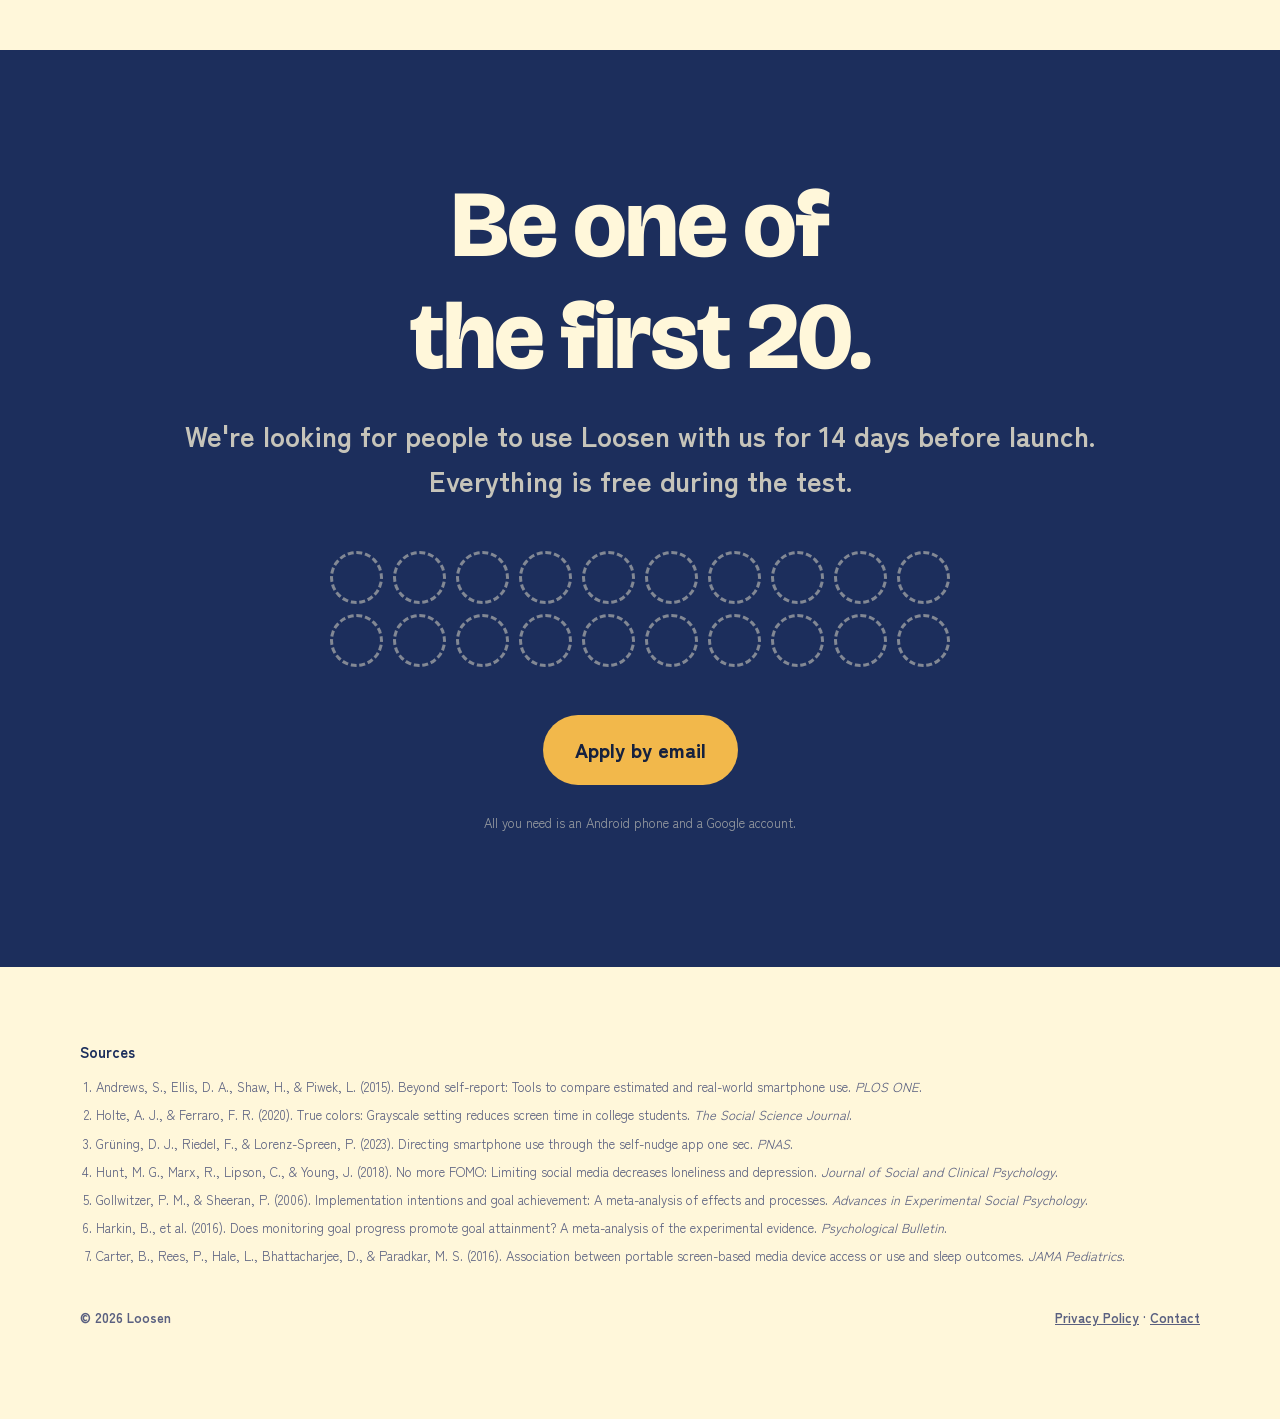
==== commit dedee8cb: "計算の見出しを「現状を把握しましょう。」に Co-Authored-By: Claude Opus 5.5 <noreply@anthropic.com>" ====
--- a/en/index.html
+++ b/en/index.html
@@ -55,7 +55,7 @@
 <!-- 3. Calculate it yourself -->
 <section class="screen-sec calc">
   <div class="wrap">
-    <h2 class="big rv">Try it yourself.</h2>
+    <h2 class="big rv">See where you stand.</h2>
     <div class="sliders rv d1">
       <div class="slider">
         <label for="hours">Screen time per day</label>
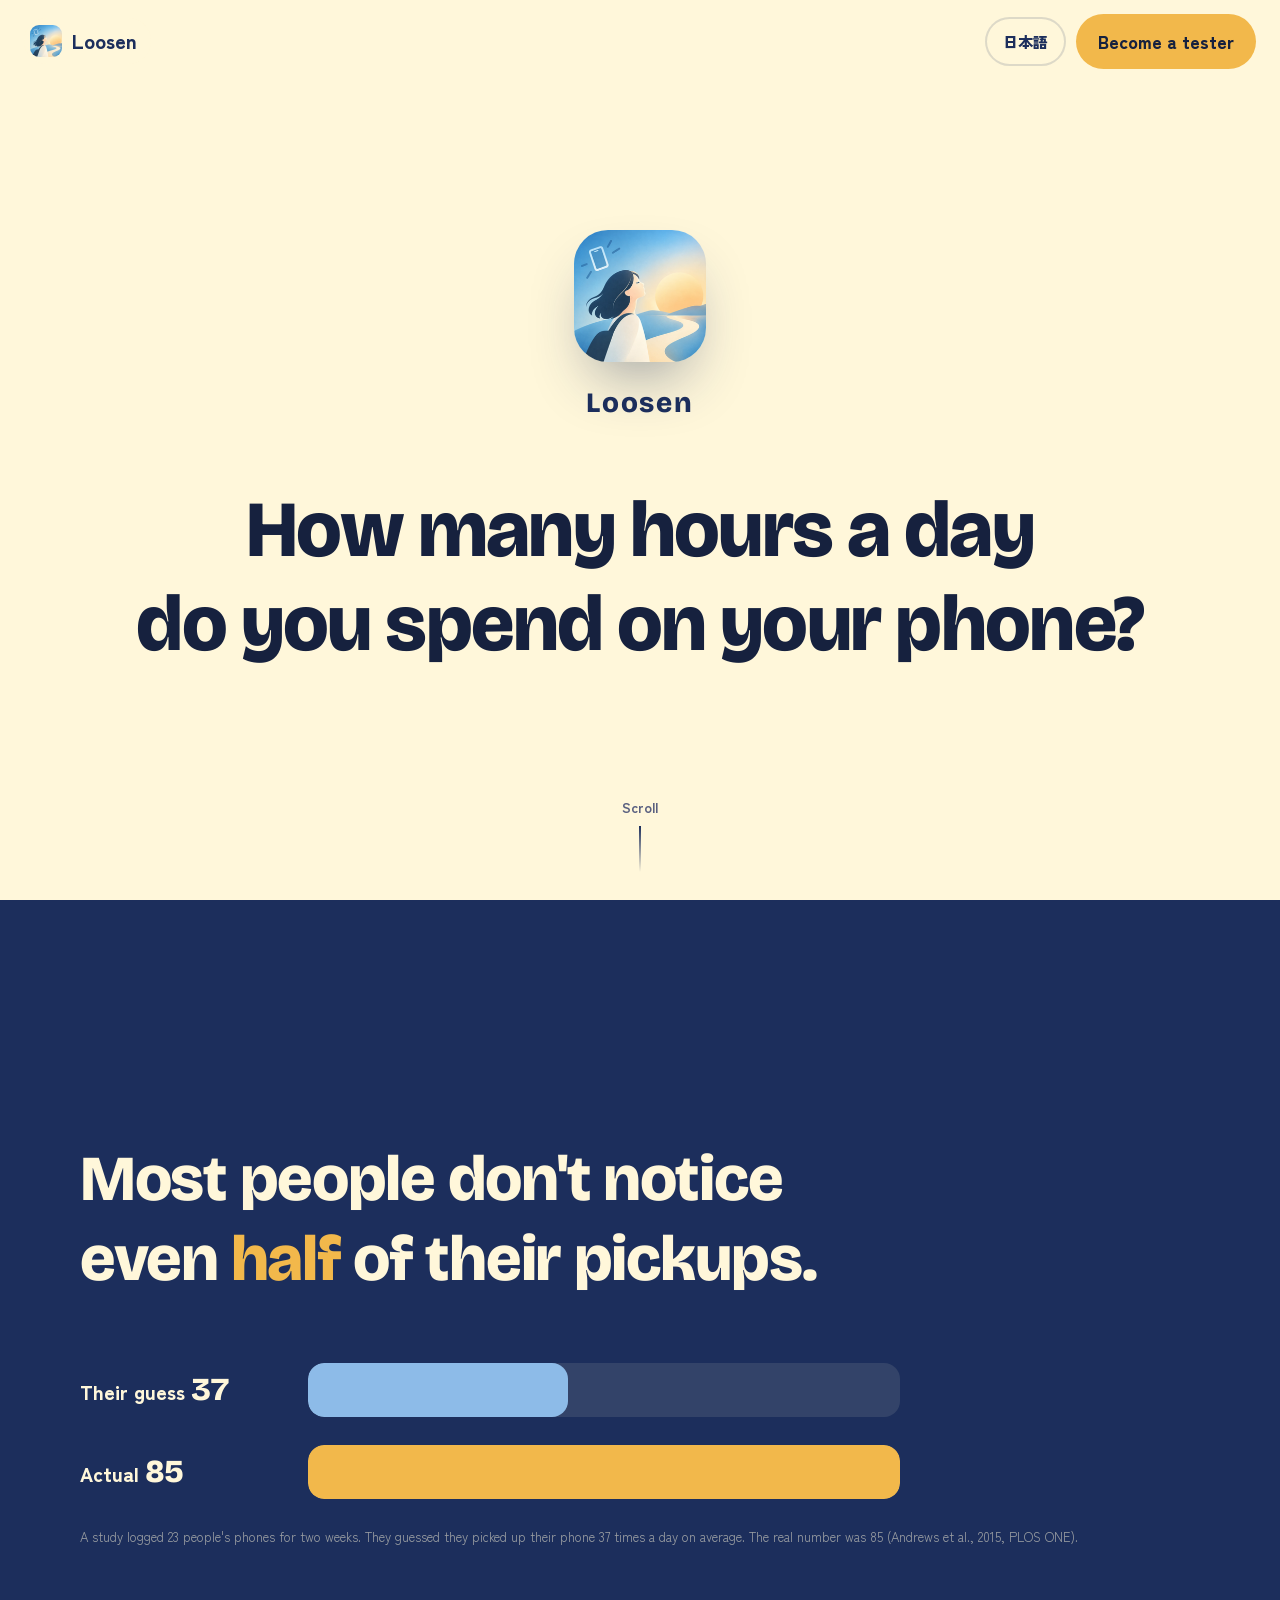
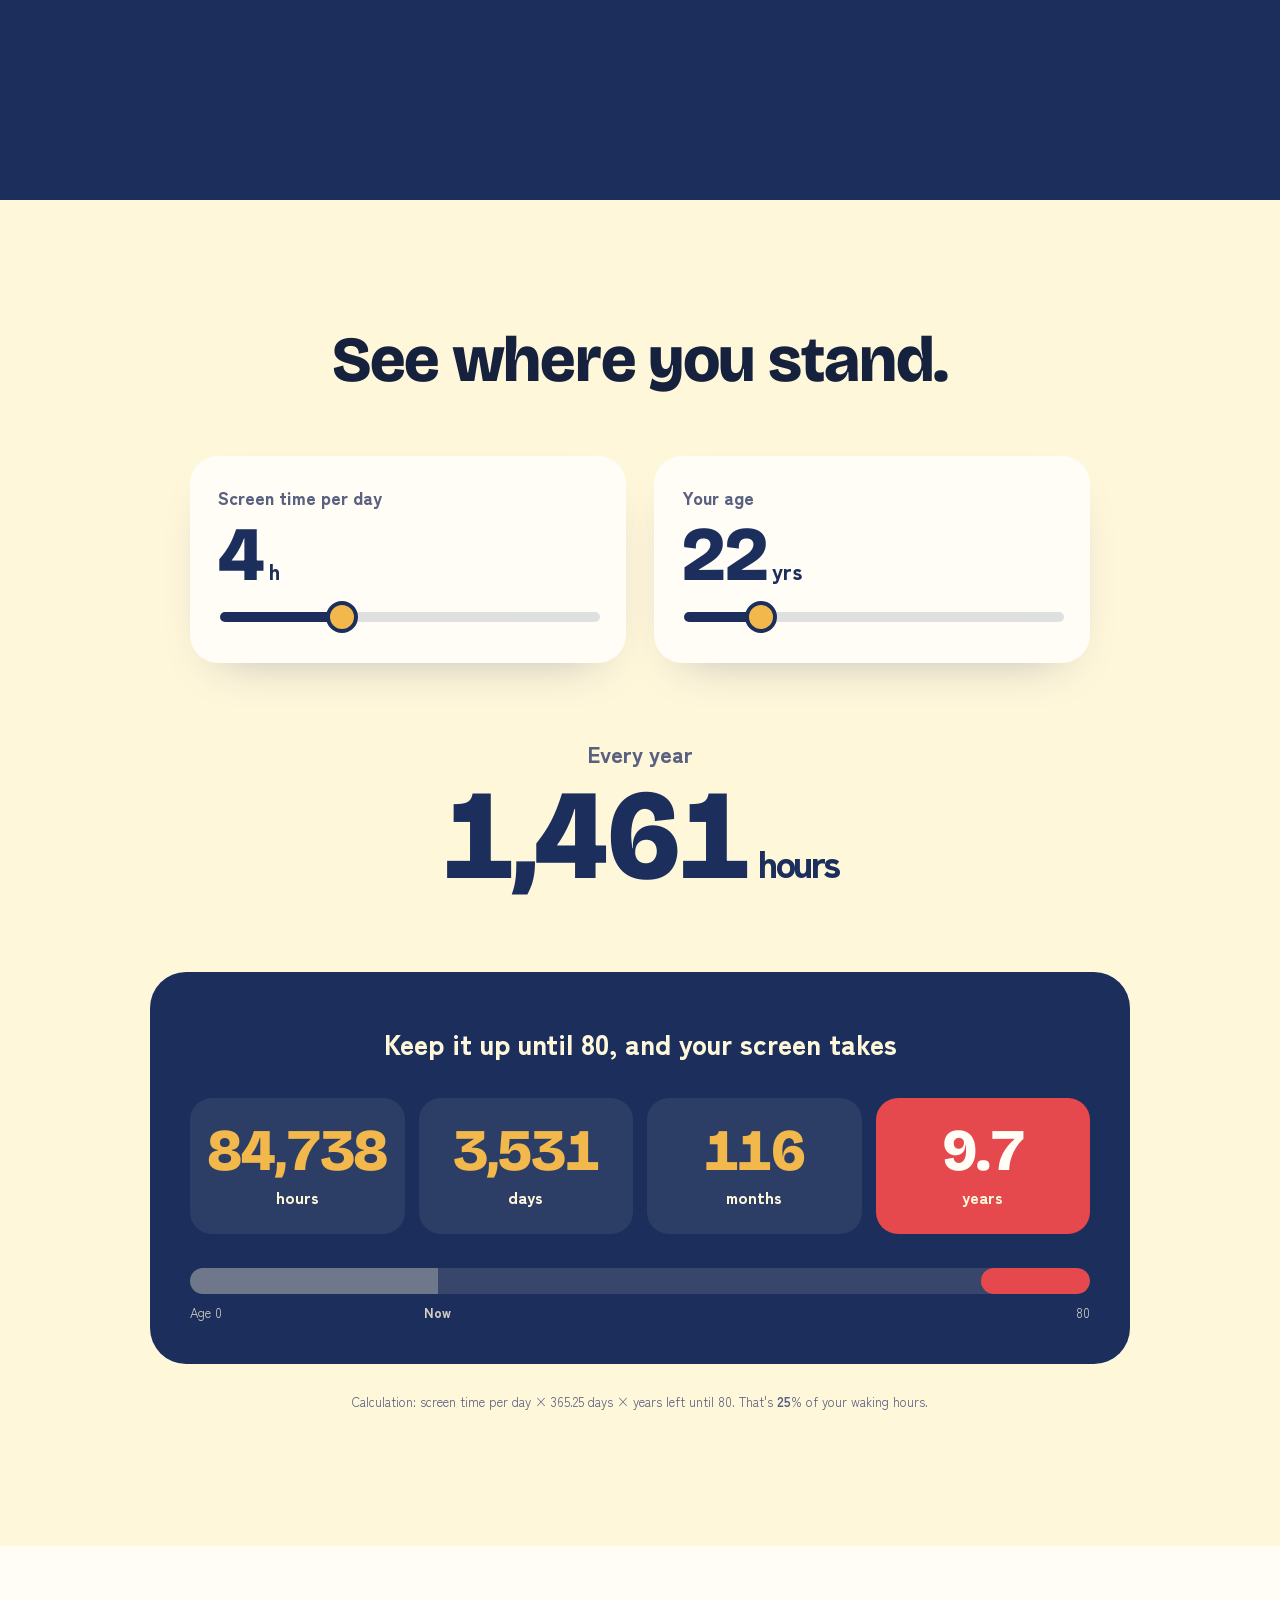
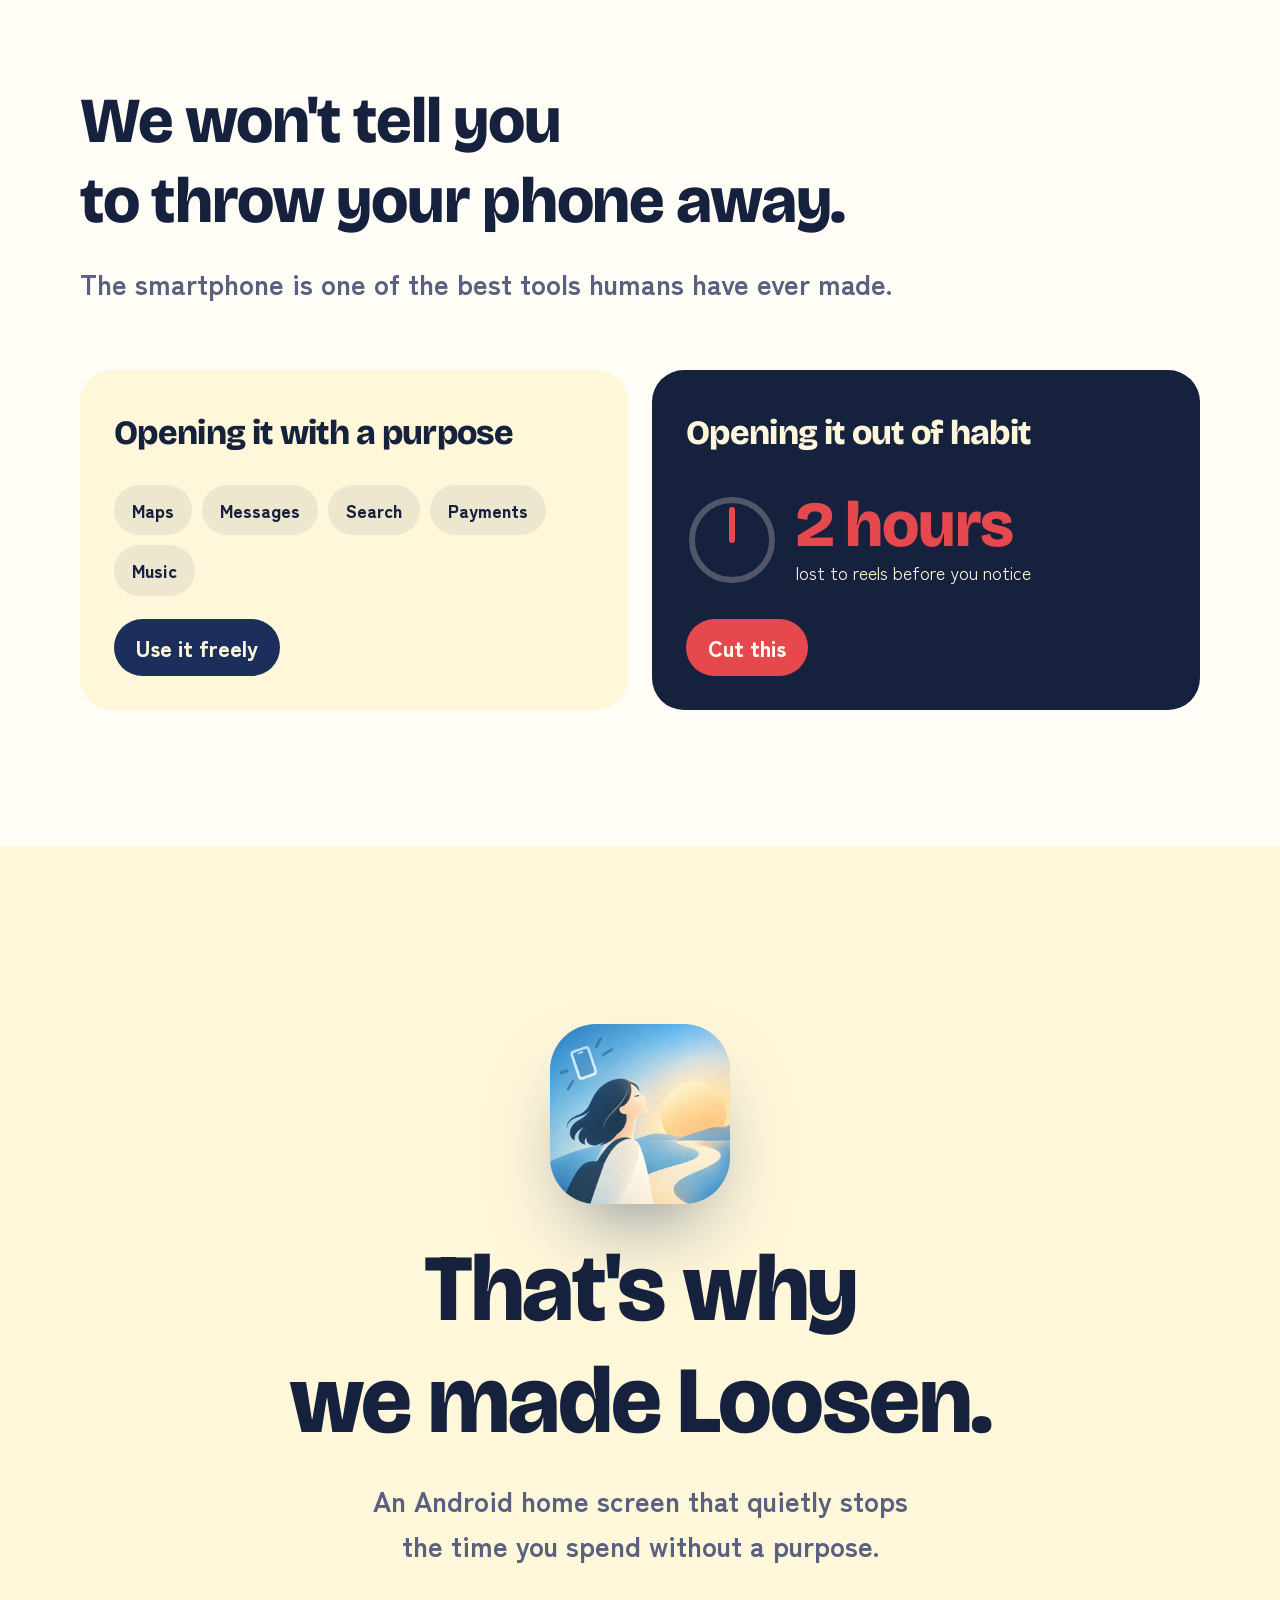
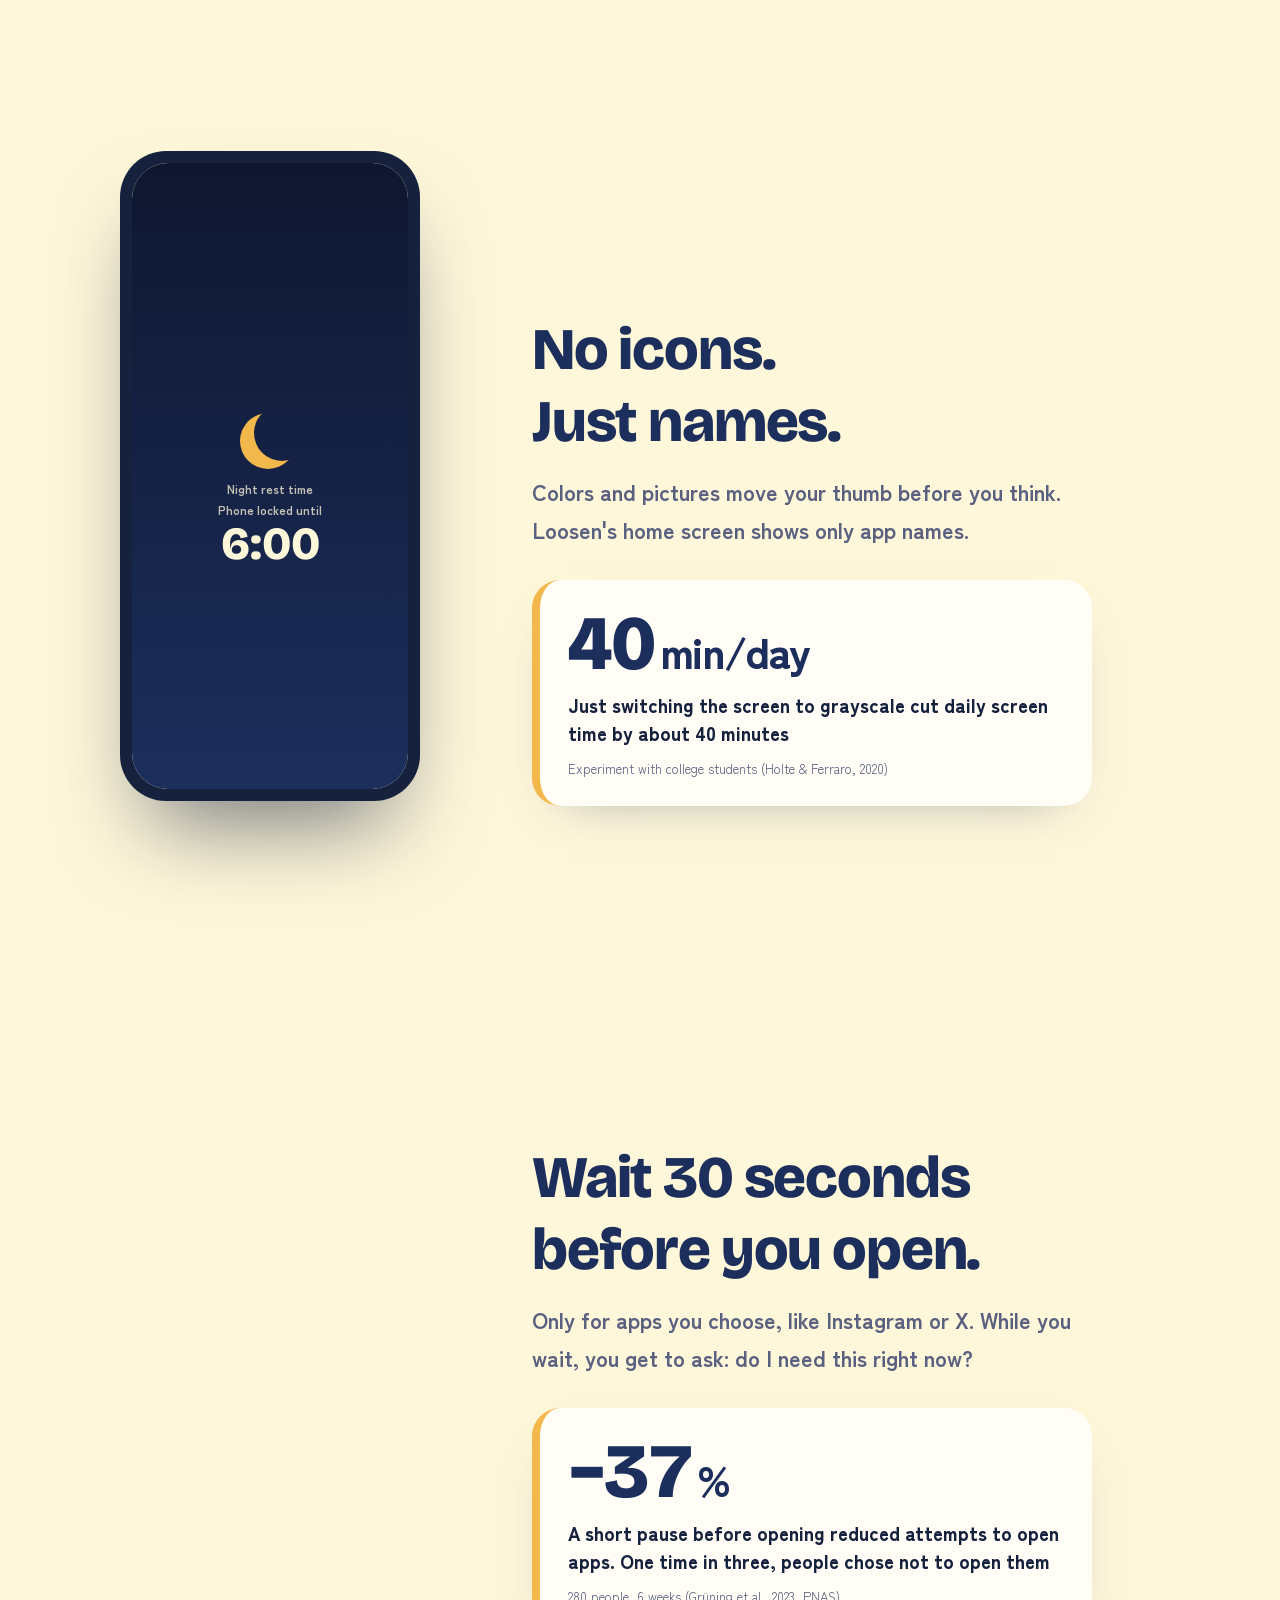
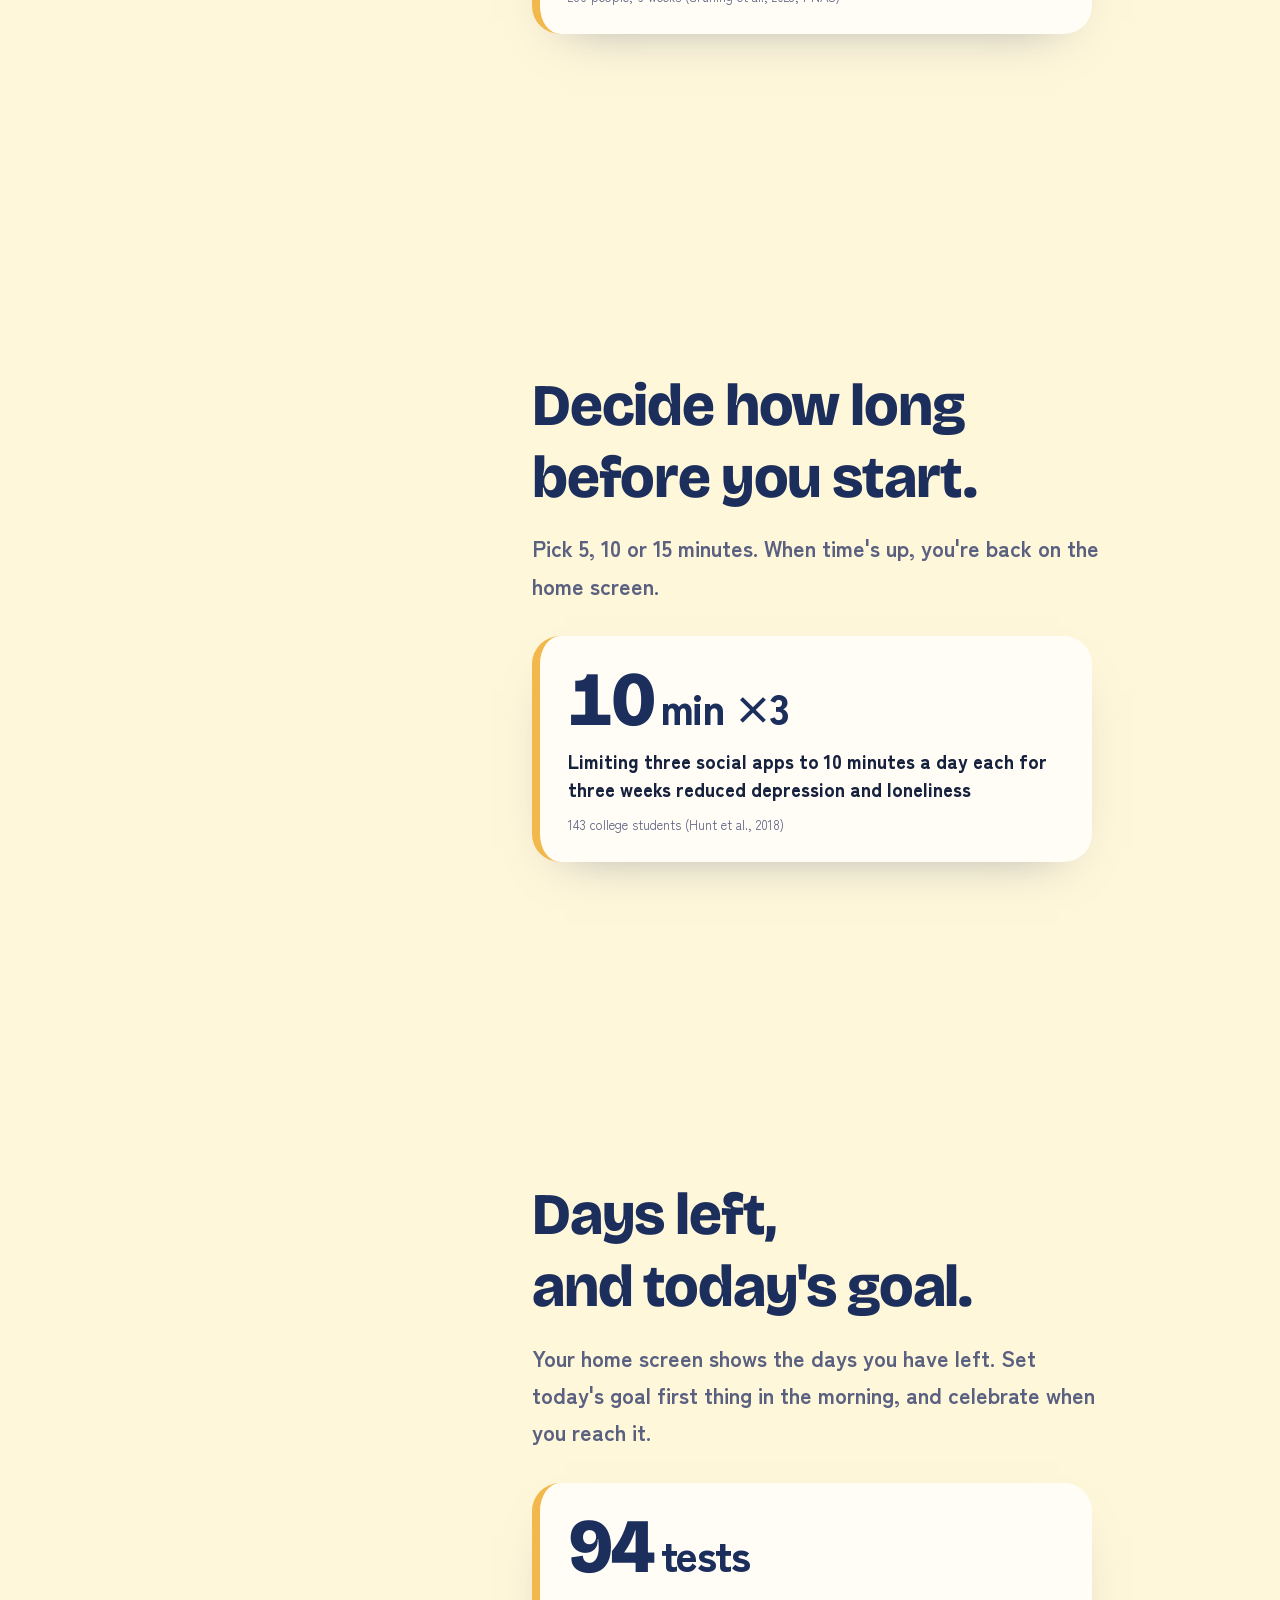
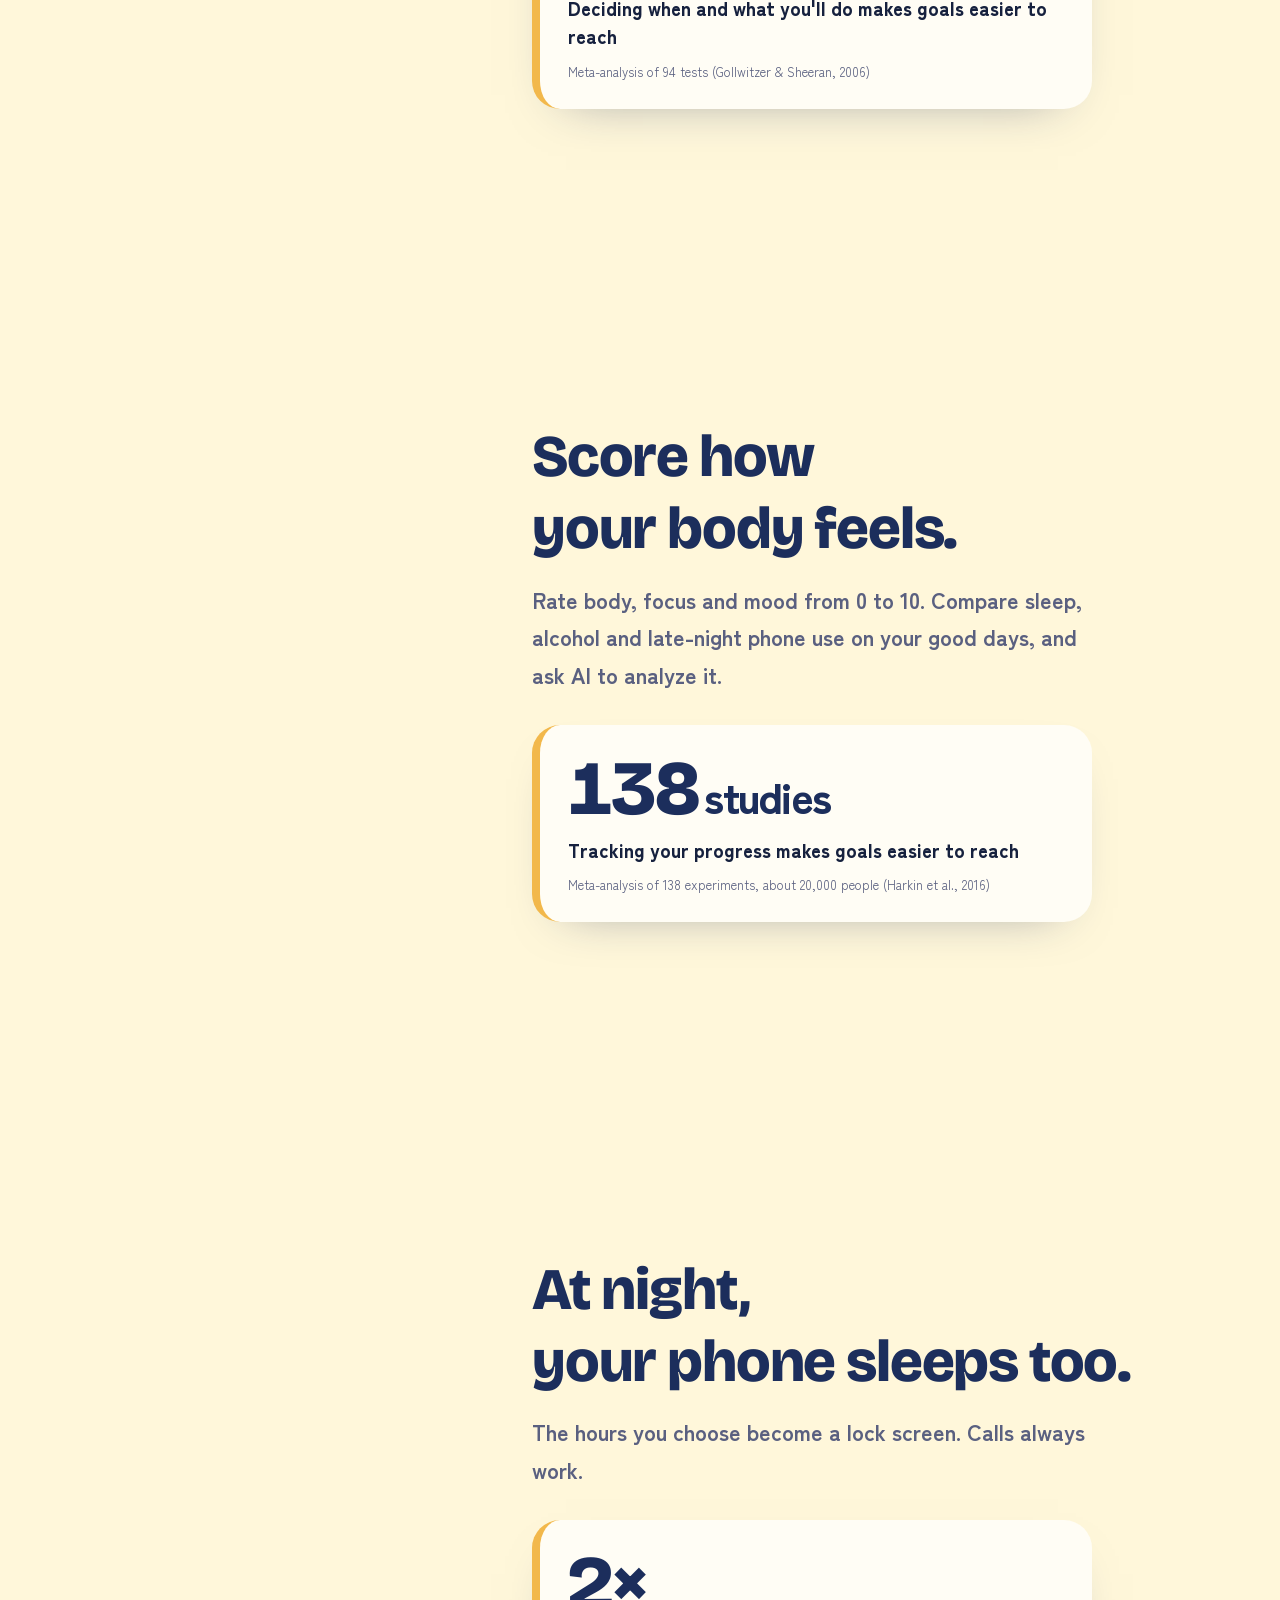
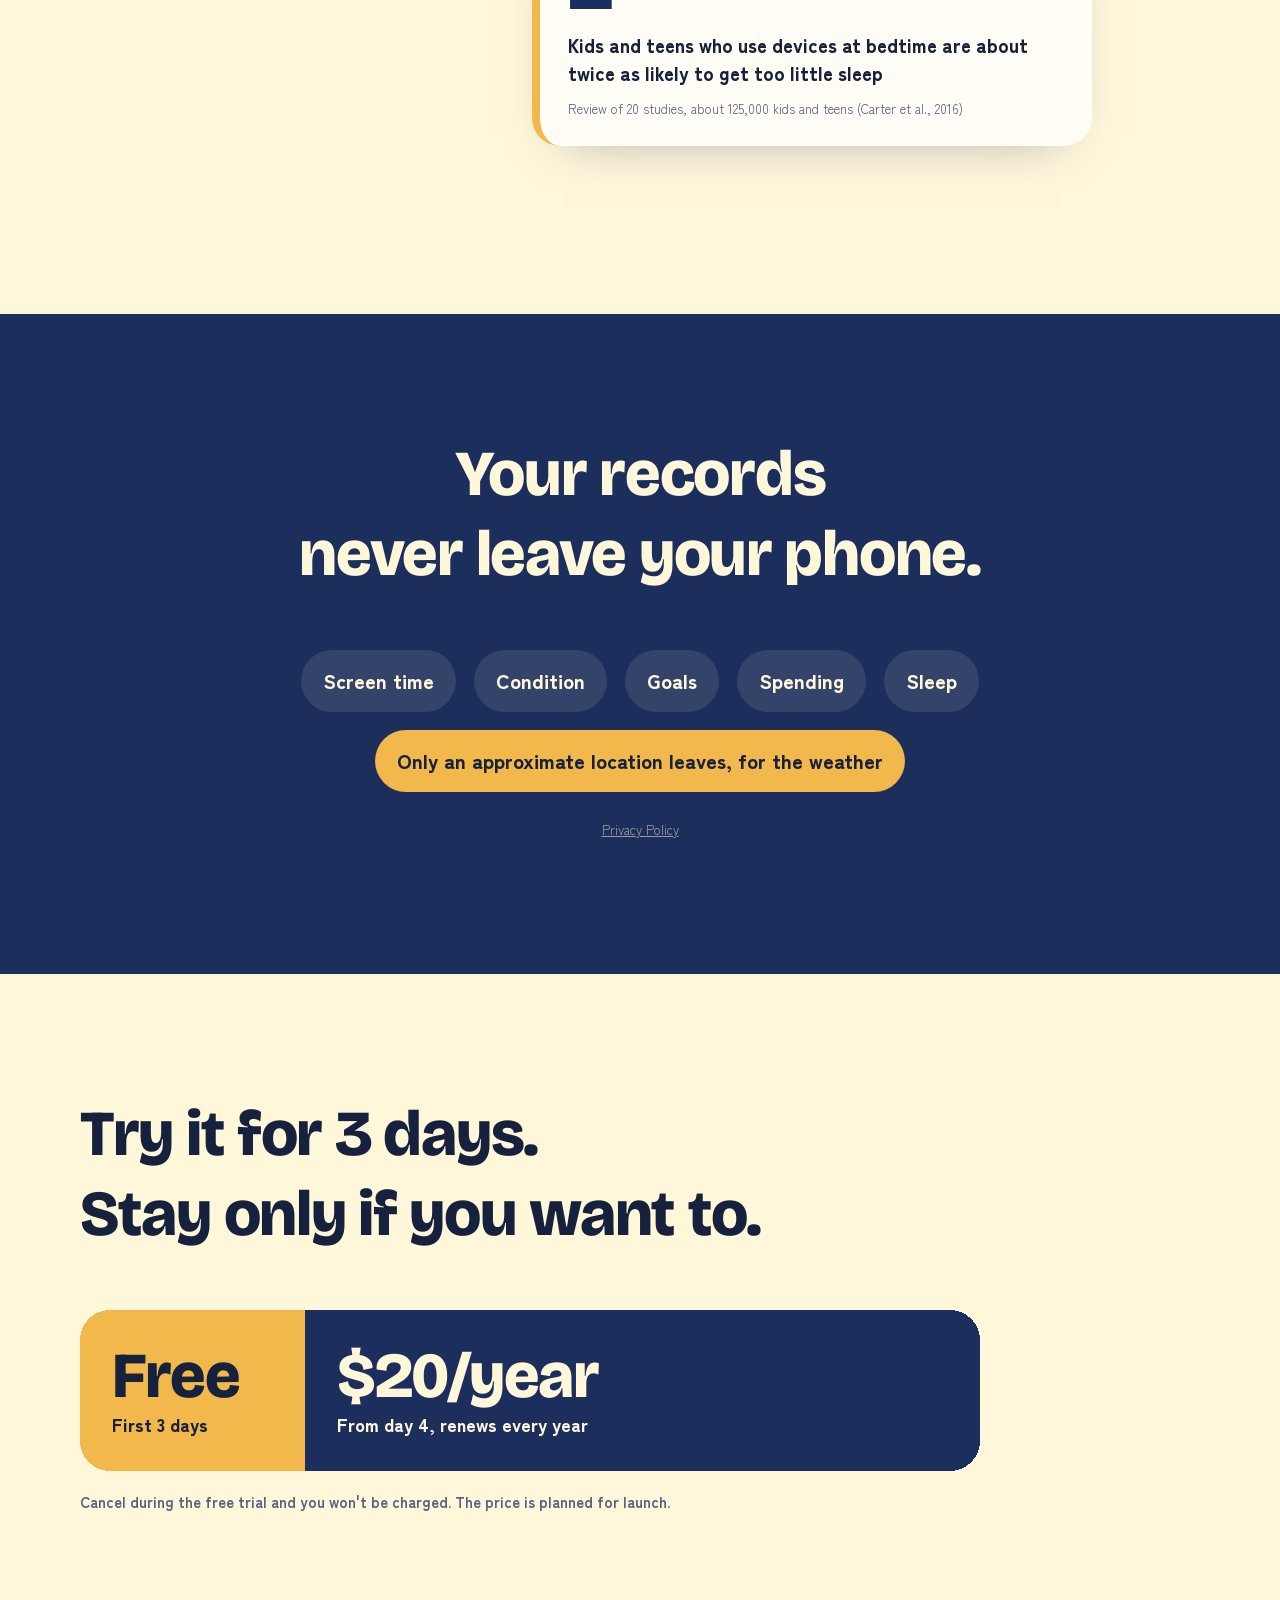
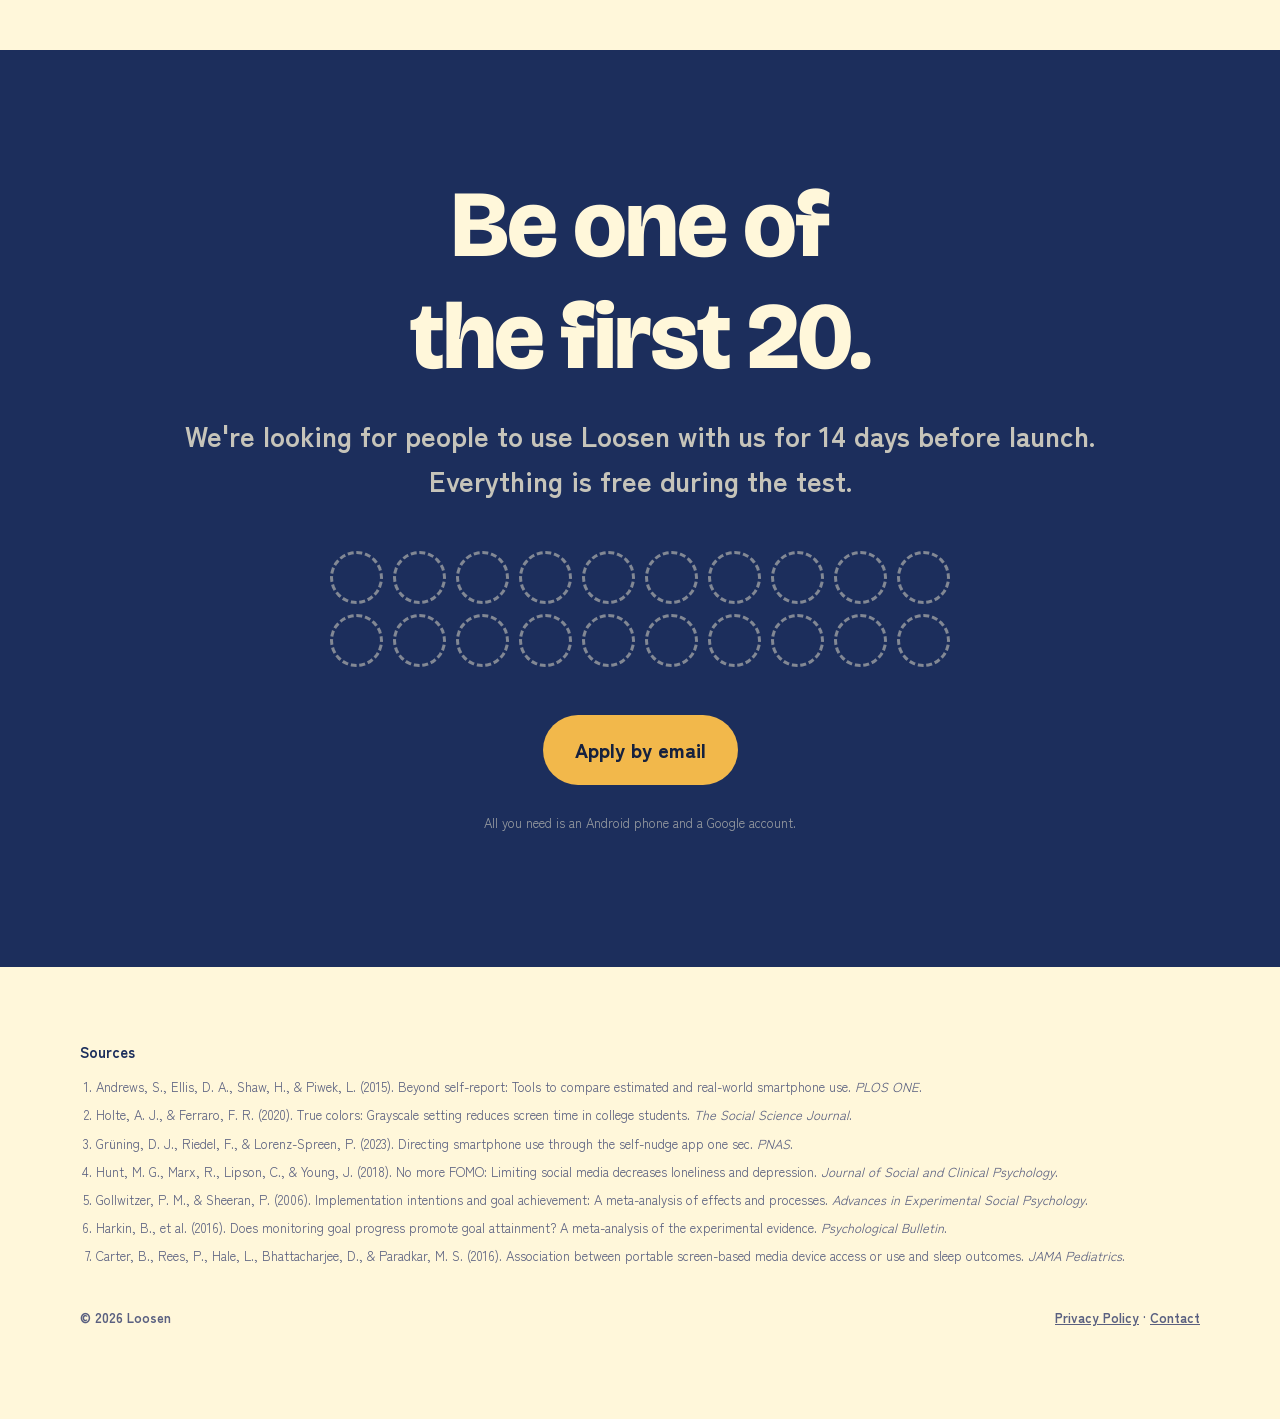
==== commit d5396e3f: "待ち画面を30秒・結び目がゆるむ動きに合わせる Co-Authored-By: Claude Opus 5.5 <noreply@anthropic.com>" ====
--- a/en/index.html
+++ b/en/index.html
@@ -135,7 +135,7 @@
         </div>
         <div class="st center" data-st="1">
           <span class="q">Really open<br>Instagram?</span>
-          <div class="ring"><svg viewBox="0 0 150 150"><circle class="bg" cx="75" cy="75" r="64"/><circle class="fg" cx="75" cy="75" r="64"/></svg><b id="ringNum">10</b></div>
+          <svg class="knot" viewBox="0 0 150 150" aria-hidden="true"><path id="knotPath"/></svg>
           <span class="cap">Take a breath and think</span>
         </div>
         <div class="st center" data-st="2">
@@ -177,7 +177,7 @@
         </div>
       </div>
       <div class="step" data-step="1">
-        <h3>Wait 10 seconds<br>before you open.</h3>
+        <h3>Wait 30 seconds<br>before you open.</h3>
         <p>Only for apps you choose, like Instagram or X. While you wait, you get to ask: do I need this right now?</p>
         <div class="proof">
           <span class="num">−37<small>%</small></span>
--- a/site.css
+++ b/site.css
@@ -160,6 +160,8 @@
 .st.on .applist li { opacity: 1; transform: none; }
 .st.on .applist li:nth-child(2) { transition-delay: .08s; } .st.on .applist li:nth-child(3) { transition-delay: .16s; }
 .st.on .applist li:nth-child(4) { transition-delay: .24s; } .st.on .applist li:nth-child(5) { transition-delay: .32s; } .st.on .applist li:nth-child(6) { transition-delay: .4s; }
+.knot { width: 150px; height: 150px; margin: 20px 0; }
+.knot path { fill: none; stroke: rgba(28, 46, 92, .55); stroke-width: 3.5; stroke-linecap: round; stroke-linejoin: round; }
 .ring { position: relative; width: 150px; height: 150px; margin: 20px 0; display: grid; place-items: center; }
 .ring svg { position: absolute; inset: 0; width: 100%; height: 100%; }
 .ring circle { fill: none; stroke-width: 11; }
@@ -236,7 +238,7 @@
   .scr { border-radius: 23px; }
   .st { padding: 26px 12px 12px; transform-origin: top center; }
   .days { font-size: 26px; } .applist li { font-size: 15px; } .q { font-size: 11px; }
-  .ring { width: 90px; height: 90px; margin: 10px 0; } .ring b { font-size: 30px; }
+  .knot { width: 96px; height: 96px; margin: 10px 0; }
   .chips span { padding: 6px 7px; font-size: 11px; border-radius: 10px; }
   .goal { padding: 8px; } .goal b { font-size: 12px; } .congrats { font-size: 16px; }
   .score { padding: 5px 8px; margin-top: 6px; font-size: 11px; } .score b { font-size: 18px; }
